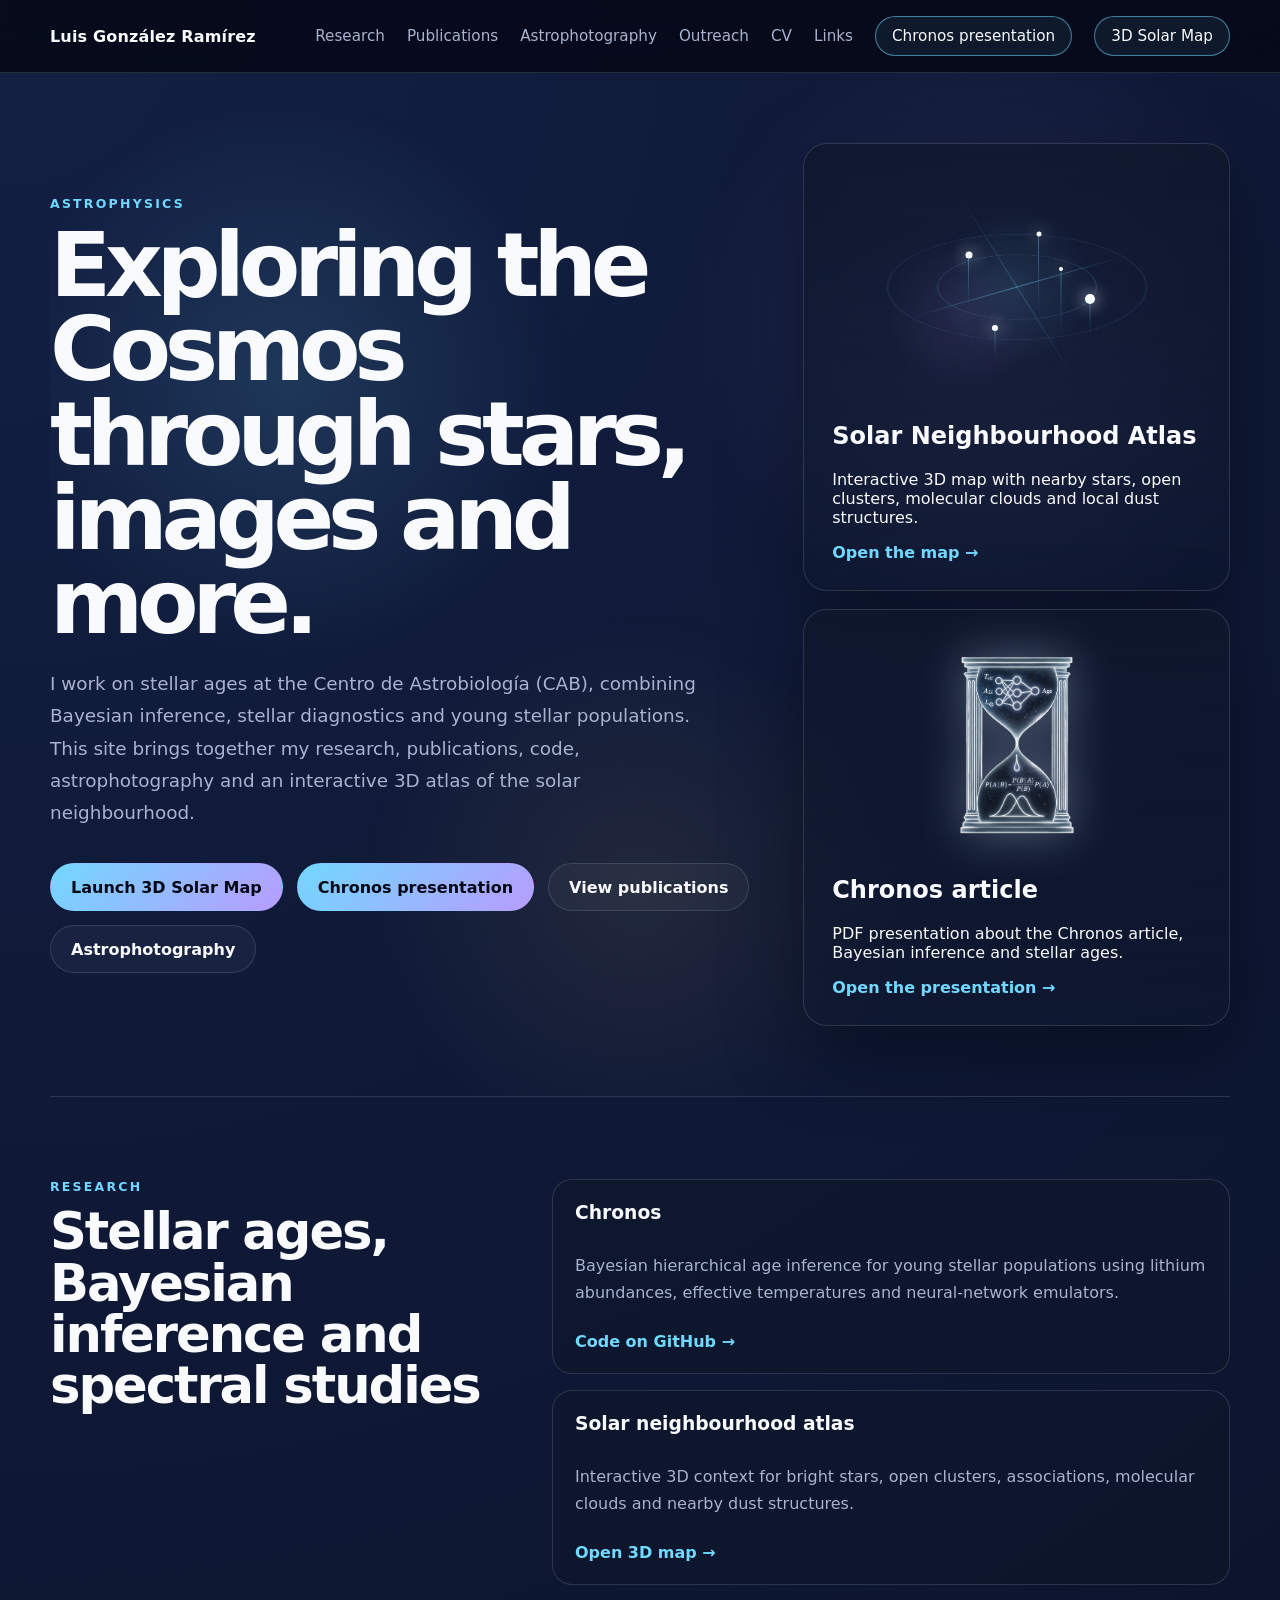
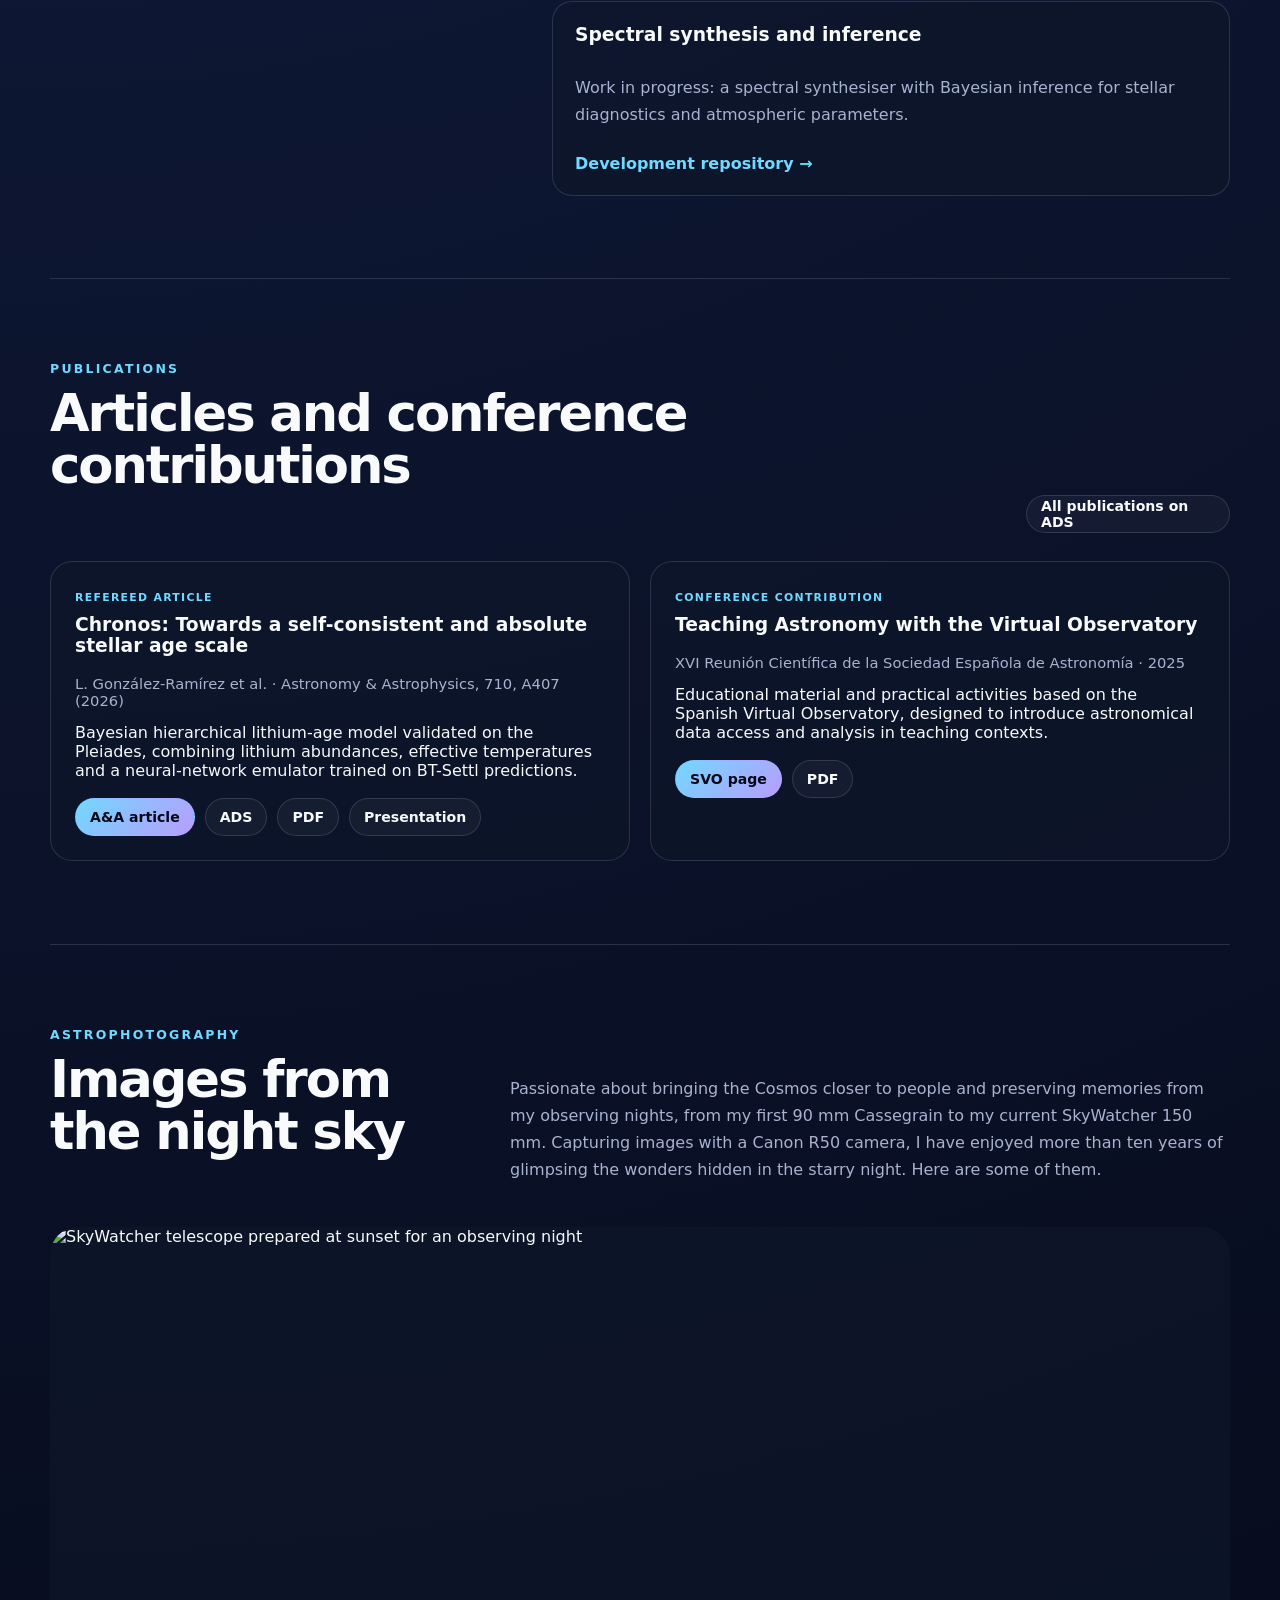
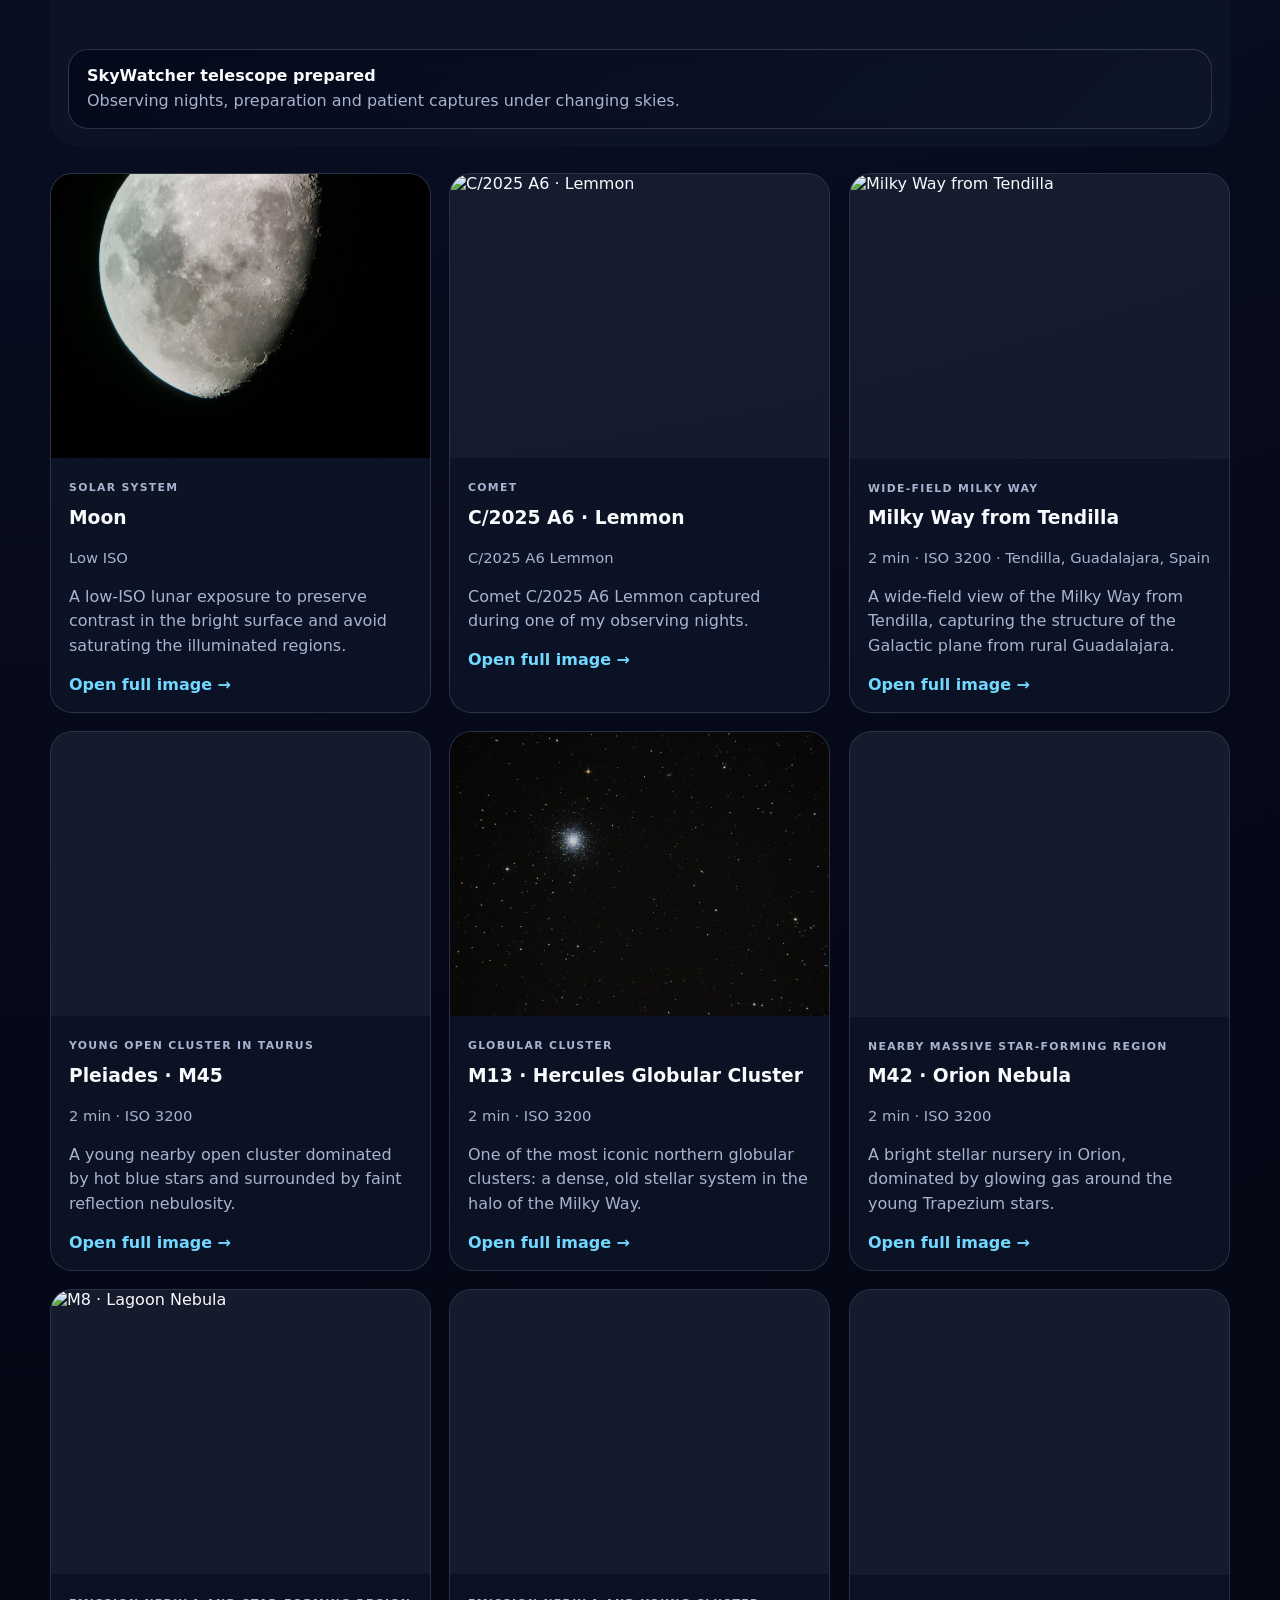
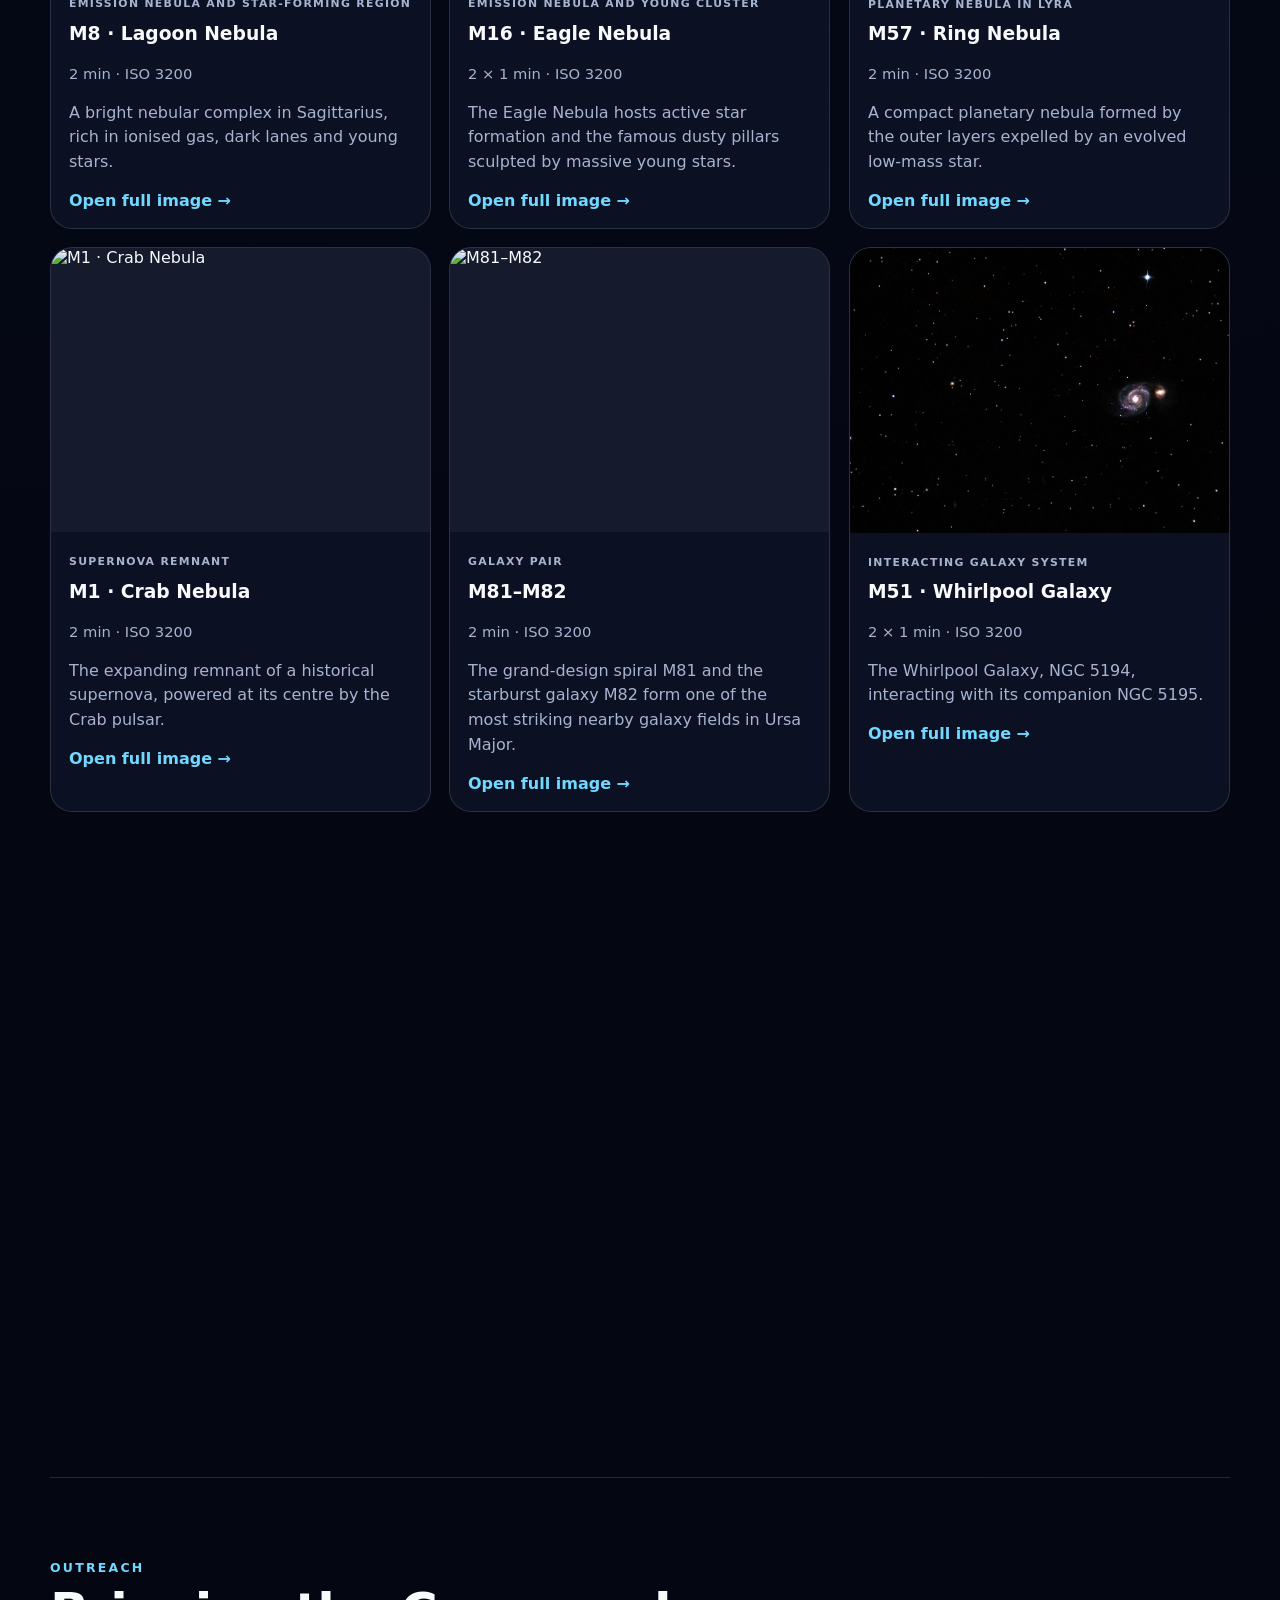
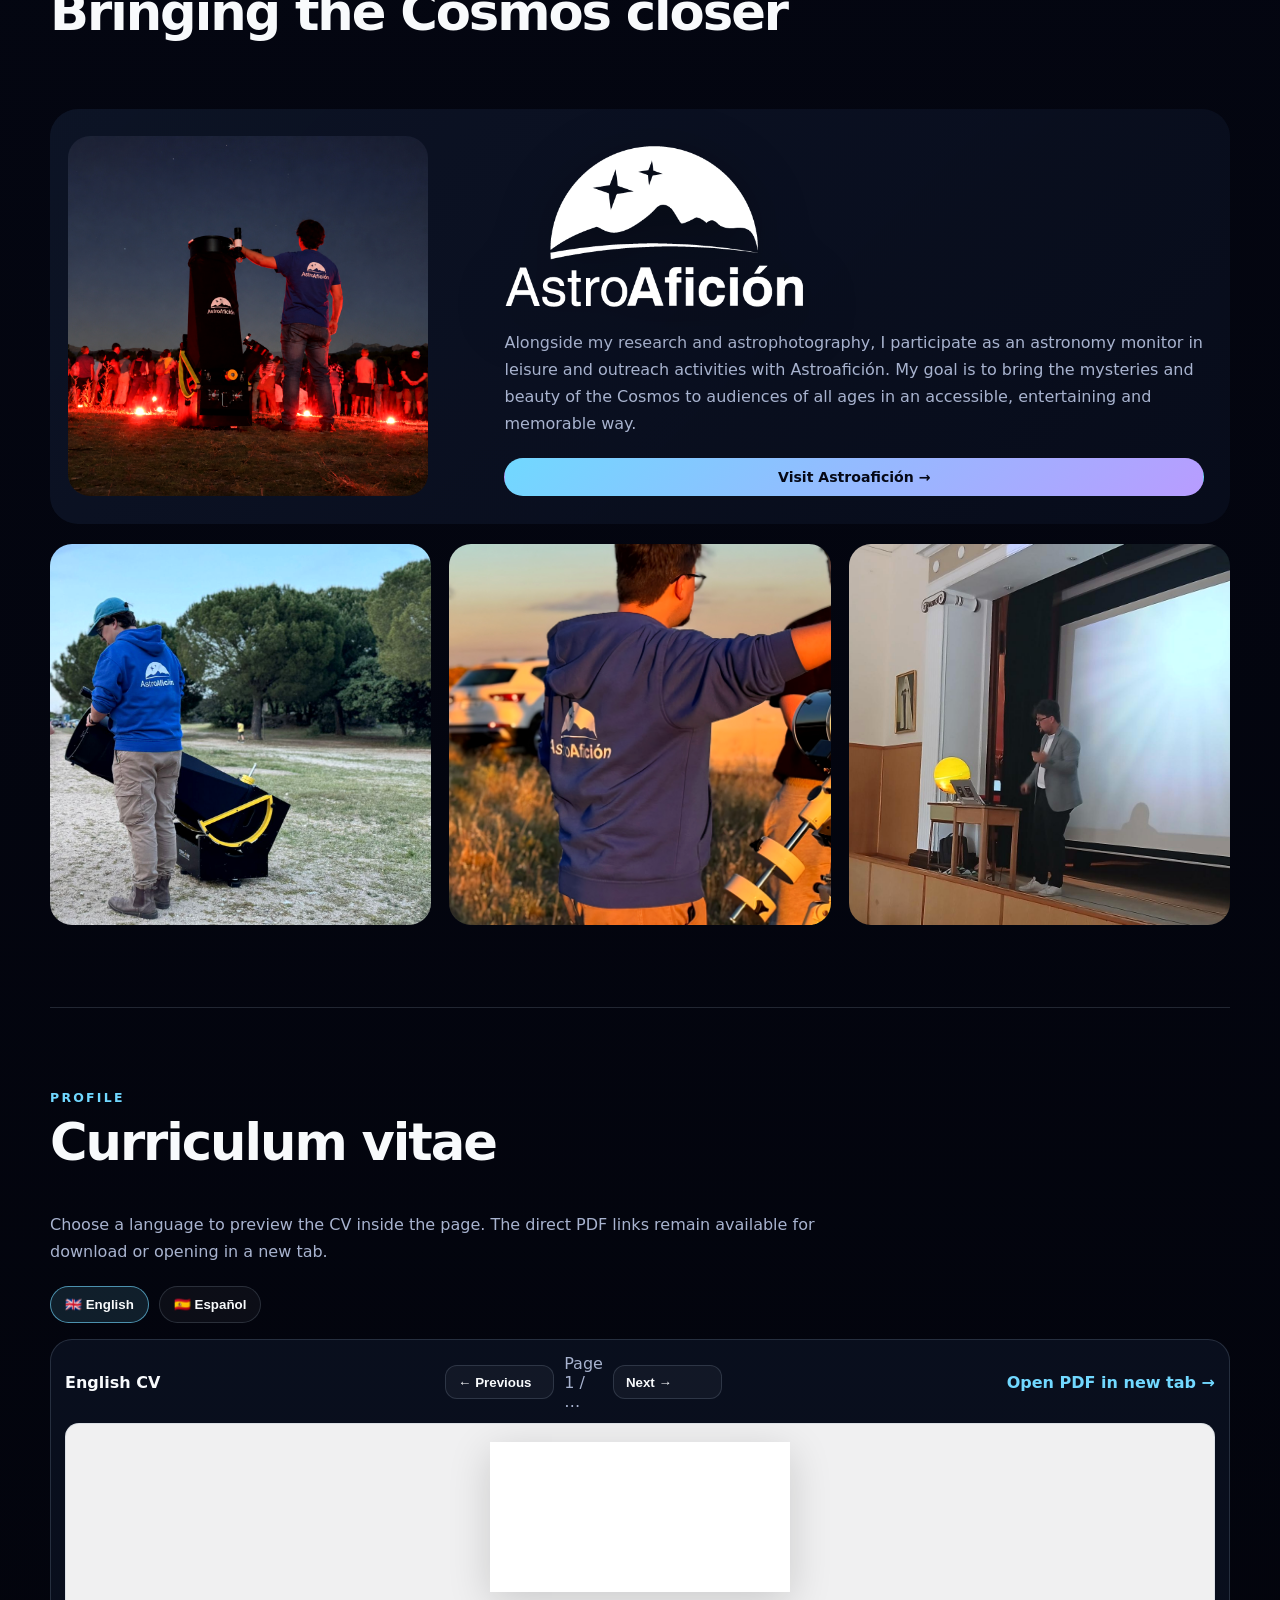
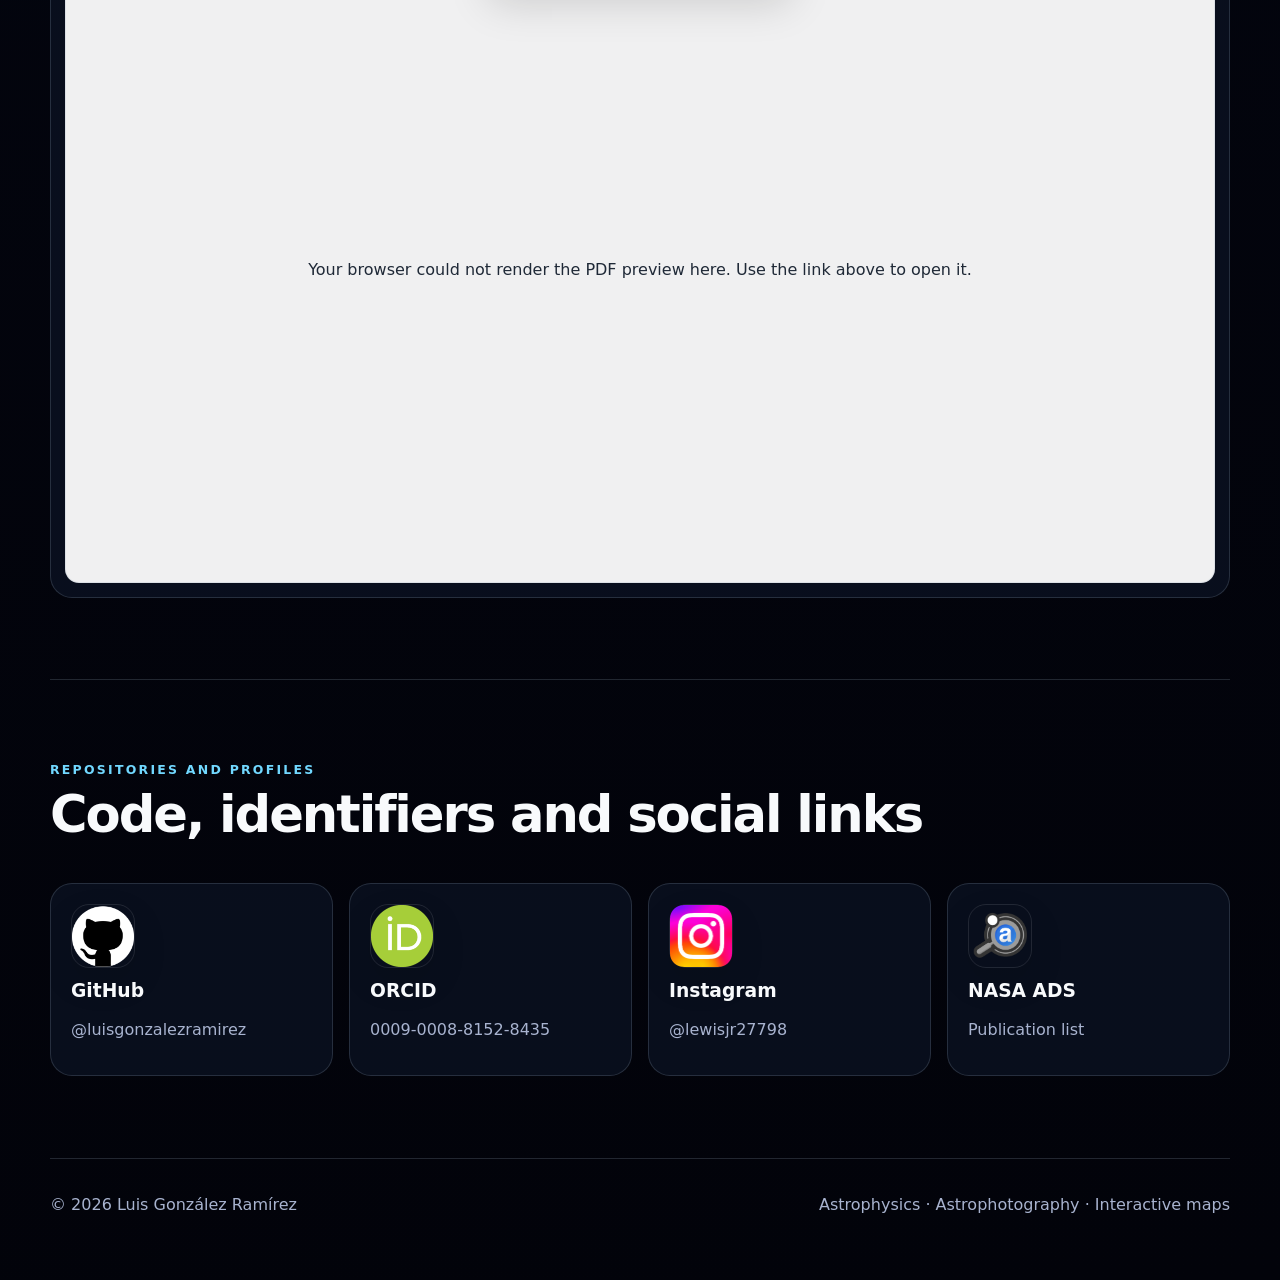
==== index.html @ 29a254ae "Initial website files" ====
<!DOCTYPE html>
<html lang="en">
<head>
  <meta charset="UTF-8" />
  <meta name="viewport" content="width=device-width, initial-scale=1.0" />
  <title>Luis González Ramírez | Astrophysics</title>
  <meta name="description" content="Astrophysics, stellar ages, Bayesian inference, spectral studies, astrophotography and an interactive 3D map of the solar neighbourhood." />
  <link rel="stylesheet" href="assets/css/styles.css" />
</head>
<body class="home-page">
  <header class="site-header">
    <nav class="navbar">
      <a class="brand" href="index.html" aria-label="Home">
        <span>Luis González Ramírez</span>
      </a>
      <button class="nav-toggle" type="button" aria-label="Open menu" aria-expanded="false">☰</button>
      <div class="nav-links">
        <a href="#research">Research</a>
        <a href="#publications">Publications</a>
        <a href="#astrophotography">Astrophotography</a>
        <a href="#outreach">Outreach</a>
        <a href="#cv">CV</a>
        <a href="#links">Links</a>
        <a href="talk_chronos.html" class="nav-cta">Chronos presentation</a>
        <a href="map.html" class="nav-cta">3D Solar Map</a>
      </div>
    </nav>
  </header>

  <main>
    <section class="hero">
      <div class="hero-bg"></div>
      <div class="hero-content">
        <p class="eyebrow">Astrophysics</p>
        <h1>Exploring the Cosmos through stars, images and more.</h1>
        <p class="hero-text">
          I work on stellar ages at the Centro de Astrobiología (CAB), combining Bayesian inference, stellar diagnostics and young stellar populations. This site brings together my research, publications, code, astrophotography and an interactive 3D atlas of the solar neighbourhood.
        </p>
        <div class="hero-actions">
          <a href="map.html" class="button primary">Launch 3D Solar Map</a>
          <a href="talk_chronos.html" class="button primary">Chronos presentation</a>
          <a href="#publications" class="button secondary">View publications</a>
          <a href="#astrophotography" class="button secondary">Astrophotography</a>
        </div>
      </div>
      <aside class="hero-card-stack">
        <article class="hero-card compact-hero-card">
          <div class="stellar-graphic" aria-hidden="true">
            <span class="depth-ring depth-ring-1"></span>
            <span class="depth-ring depth-ring-2"></span>
            <span class="depth-star d1"></span>
            <span class="depth-star d2"></span>
            <span class="depth-star d3"></span>
            <span class="depth-star d4"></span>
            <span class="depth-star d5"></span>
            <span class="depth-axis depth-axis-x"></span>
            <span class="depth-axis depth-axis-y"></span>
          </div>
          <h2>Solar Neighbourhood Atlas</h2>
          <p>Interactive 3D map with nearby stars, open clusters, molecular clouds and local dust structures.</p>
          <a class="text-link" href="map.html">Open the map →</a>
        </article>

        <article class="hero-card compact-hero-card chronos-card">
          <img class="chronos-logo" src="assets/img/logo.png" alt="Chronos logo" loading="lazy" />
          <h2>Chronos article</h2>
          <p>PDF presentation about the Chronos article, Bayesian inference and stellar ages.</p>
          <a class="text-link" href="talk_chronos.html">Open the presentation →</a>
        </article>
      </aside>
    </section>

    <section id="research" class="section grid-section">
      <div>
        <p class="section-kicker">Research</p>
        <h2>Stellar ages, Bayesian inference and spectral studies</h2>
      </div>
      <div class="cards">
        <article class="card linked-card">
          <h3>Chronos</h3>
          <p>Bayesian hierarchical age inference for young stellar populations using lithium abundances, effective temperatures and neural-network emulators.</p>
          <a class="text-link" href="https://github.com/luisgonzalezramirez" target="_blank" rel="noopener">Code on GitHub →</a>
        </article>
        <article class="card linked-card">
          <h3>Solar neighbourhood atlas</h3>
          <p>Interactive 3D context for bright stars, open clusters, associations, molecular clouds and nearby dust structures.</p>
          <a class="text-link" href="map.html">Open 3D map →</a>
        </article>
        <article class="card linked-card">
          <h3>Spectral synthesis and inference</h3>
          <p>Work in progress: a spectral synthesiser with Bayesian inference for stellar diagnostics and atmospheric parameters.</p>
          <a class="text-link" href="https://github.com/luisgonzalezramirez" target="_blank" rel="noopener">Development repository →</a>
        </article>
      </div>
    </section>

    <section id="publications" class="section publications-section">
      <div class="section-heading-row">
        <div>
          <p class="section-kicker">Publications</p>
          <h2>Articles and conference contributions</h2>
        </div>
        <a class="button secondary compact" href="https://ui.adsabs.harvard.edu/search/q=author%3A%22Gonz%C3%A1lez-Ram%C3%ADrez%2C%20L.%22&sort=date%20desc%2C%20bibcode%20desc" target="_blank" rel="noopener">All publications on ADS</a>
      </div>

      <div class="publication-grid">
        <article class="publication-card">
          <p class="badge">Refereed article</p>
          <h3>Chronos: Towards a self-consistent and absolute stellar age scale</h3>
          <p class="publication-meta">L. González-Ramírez et al. · Astronomy &amp; Astrophysics, 710, A407 (2026)</p>
          <p>Bayesian hierarchical lithium-age model validated on the Pleiades, combining lithium abundances, effective temperatures and a neural-network emulator trained on BT-Settl predictions.</p>
          <div class="button-row small-buttons">
            <a class="button primary compact" href="https://www.aanda.org/articles/aa/full_html/2026/06/aa59708-26/aa59708-26.html" target="_blank" rel="noopener">A&amp;A article</a>
            <a class="button secondary compact" href="https://ui.adsabs.harvard.edu/abs/2026A%26A...710A.407G/abstract" target="_blank" rel="noopener">ADS</a>
            <a class="button secondary compact" href="assets/pdf/chronos_aanda_2026.pdf" target="_blank" rel="noopener">PDF</a>
            <a class="button secondary compact" href="talk_chronos.html">Presentation</a>
          </div>
        </article>

        <article class="publication-card">
          <p class="badge">Conference contribution</p>
          <h3>Teaching Astronomy with the Virtual Observatory</h3>
          <p class="publication-meta">XVI Reunión Científica de la Sociedad Española de Astronomía · 2025</p>
          <p>Educational material and practical activities based on the Spanish Virtual Observatory, designed to introduce astronomical data access and analysis in teaching contexts.</p>
          <div class="button-row small-buttons">
            <a class="button primary compact" href="https://svo.cab.inta-csic.es/?page_id=148" target="_blank" rel="noopener">SVO page</a>
            <a class="button secondary compact" href="assets/pdf/SEA_proceedings_2025.pdf" target="_blank" rel="noopener">PDF</a>
          </div>
        </article>
      </div>
    </section>

    <section id="astrophotography" class="section astrophotography-section">
      <div class="section-heading-row">
        <div>
          <p class="section-kicker">Astrophotography</p>
          <h2>Images from the night sky</h2>
        </div>
        <p class="section-note astro-note">Passionate about bringing the Cosmos closer to people and preserving memories from my observing nights, from my first 90 mm Cassegrain to my current SkyWatcher 150 mm. Capturing images with a Canon R50 camera, I have enjoyed more than ten years of glimpsing the wonders hidden in the starry night. Here are some of them.</p>
      </div>
      <figure class="section-visual-card astro-section-visual" aria-label="Astrophotography observing setup">
        <img src="assets/img/astro/tel.jpg" alt="SkyWatcher telescope prepared at sunset for an observing night" />
        <figcaption class="section-visual-caption">
          <strong>SkyWatcher telescope prepared</strong>
          <span>Observing nights, preparation and patient captures under changing skies.</span>
        </figcaption>
      </figure>
      <div class="gallery-grid" id="astro-gallery"></div>
    </section>

    <section id="outreach" class="section outreach-section">
      <div class="section-heading-row">
        <div>
          <p class="section-kicker">Outreach</p>
          <h2>Bringing the Cosmos closer</h2>
        </div>
      </div>
      <article class="outreach-card outreach-feature-card">
        <img class="outreach-feature-photo" src="assets/img/outreach/astro_intro.JPG" alt="Night astronomy outreach activity with Astroafición" />
        <div class="outreach-content">
          <img class="outreach-logo" src="assets/img/outreach/logo_astro.png" alt="Astroafición logo" />
          <p>Alongside my research and astrophotography, I participate as an astronomy monitor in leisure and outreach activities with Astroafición. My goal is to bring the mysteries and beauty of the Cosmos to audiences of all ages in an accessible, entertaining and memorable way.</p>
          <a class="button primary compact" href="https://astroaficion.com/" target="_blank" rel="noopener">Visit Astroafición →</a>
        </div>
      </article>
      <div class="outreach-square-grid" aria-label="Astroafición outreach activities">
        <img class="outreach-square-photo" src="assets/img/outreach/astro_1.jpg" alt="Preparing a Dobsonian telescope during an Astroafición activity" />
        <img class="outreach-square-photo" src="assets/img/outreach/astro_2.jpg" alt="Explaining telescope observations during an Astroafición activity" />
        <img class="outreach-square-photo" src="assets/img/outreach/charla.jpg" alt="Astronomy outreach talk for students" />
      </div>
    </section>

    <section id="cv" class="section cv-section">
      <p class="section-kicker">Profile</p>
      <h2>Curriculum vitae</h2>
      <p class="section-intro">Choose a language to preview the CV inside the page. The direct PDF links remain available for download or opening in a new tab.</p>
      <div class="cv-selector" role="tablist" aria-label="CV language selector">
        <button class="cv-tab active" type="button" data-cv="assets/pdf/CV_Luis_Gonzalez_Ramirez_EN.pdf" data-label="English CV">🇬🇧 English</button>
        <button class="cv-tab" type="button" data-cv="assets/pdf/CV_Luis_Gonzalez_Ramirez_ES.pdf" data-label="Spanish CV">🇪🇸 Español</button>
      </div>
      <div class="cv-viewer-card">
        <div class="cv-viewer-toolbar">
          <strong id="cv-current-label">English CV</strong>
          <div class="cv-controls" aria-label="CV page controls">
            <button class="panel-button compact-control" type="button" id="cv-prev">← Previous</button>
            <span id="cv-page-label">Page 1 / …</span>
            <button class="panel-button compact-control" type="button" id="cv-next">Next →</button>
          </div>
          <a id="cv-open-link" class="text-link" href="assets/pdf/CV_Luis_Gonzalez_Ramirez_EN.pdf" target="_blank" rel="noopener">Open PDF in new tab →</a>
        </div>
        <div class="cv-canvas-shell">
          <canvas id="cv-canvas" aria-label="CV preview"></canvas>
          <p id="cv-fallback" class="cv-fallback" hidden>Your browser could not render the PDF preview here. Use the link above to open it.</p>
        </div>
      </div>
    </section>

    <section id="links" class="section links-section">
      <p class="section-kicker">Repositories and profiles</p>
      <h2>Code, identifiers and social links</h2>
      <div class="link-grid">
        <a class="link-card" href="https://github.com/luisgonzalezramirez" target="_blank" rel="noopener">
          <span class="link-logo image-logo" aria-hidden="true"><img src="assets/img/social/github_logo.png" alt="" /></span>
          <h3>GitHub</h3>
          <p>@luisgonzalezramirez</p>
        </a>
        <a class="link-card" href="https://orcid.org/0009-0008-8152-8435" target="_blank" rel="noopener">
          <span class="link-logo image-logo" aria-hidden="true"><img src="assets/img/social/orcid_logo.png" alt="" /></span>
          <h3>ORCID</h3>
          <p>0009-0008-8152-8435</p>
        </a>
        <a class="link-card" href="https://www.instagram.com/lewisjr27798/" target="_blank" rel="noopener">
          <span class="link-logo image-logo" aria-hidden="true"><img src="assets/img/social/instagram_logo.png" alt="" /></span>
          <h3>Instagram</h3>
          <p>@lewisjr27798</p>
        </a>
        <a class="link-card" href="https://ui.adsabs.harvard.edu/search/fq=%7B!type%3Daqp%20v%3D%24fq_author%7D&fq_author=(((author_facet_hier%3A%221%2FGonzalez-Ramirez%2C%20L%2FGonz%C3%A1lez-Ram%C3%ADrez%2C%20L%22%20OR%20author_facet_hier%3A%221%2FGonzalez-Ramirez%2C%20L%2FGonzalez-Ramirez%2C%20L%22))%20AND%20author_facet_hier%3A%221%2FGonzalez-Ramirez%2C%20L%2FGonz%C3%A1lez-Ram%C3%ADrez%2C%20L%22)&q=author%3A%22Gonz%C3%A1lez-Ram%C3%ADrez%2C%20L.%22&sort=date%20desc%2C%20bibcode%20desc&p_=0" target="_blank" rel="noopener">
          <span class="link-logo image-logo" aria-hidden="true"><img src="assets/img/social/ads_logo.png" alt="" /></span>
          <h3>NASA ADS</h3>
          <p>Publication list</p>
        </a>
      </div>
    </section>
  </main>

  <footer class="site-footer">
    <p>© <span id="year"></span> Luis González Ramírez</p>
    <p>Astrophysics · Astrophotography · Interactive maps</p>
  </footer>

  <script src="https://cdnjs.cloudflare.com/ajax/libs/pdf.js/3.11.174/pdf.min.js"></script>
  <script src="assets/js/gallery.js"></script>
  <script src="assets/js/main.js"></script>
</body>
</html>
---- assets/css/styles.css ----
:root {
  --bg: #050816;
  --bg-soft: #0b1024;
  --panel: rgba(15, 23, 42, 0.72);
  --panel-solid: #111827;
  --text: #f8fafc;
  --muted: #a8b3cf;
  --line: rgba(148, 163, 184, 0.22);
  --accent: #71d8ff;
  --accent-2: #b89cff;
  --gold: #ffd166;
  --radius: 24px;
  font-family: Inter, ui-sans-serif, system-ui, -apple-system, BlinkMacSystemFont, "Segoe UI", sans-serif;
}

* { box-sizing: border-box; }
html { scroll-behavior: smooth; }
body {
  margin: 0;
  background-color: var(--bg);
  background-image: radial-gradient(circle at top left, #132044 0%, var(--bg) 45%, #02030a 100%);
  color: var(--text);
  min-height: 100vh;
}

a { color: inherit; text-decoration: none; }

.site-header {
  position: sticky;
  top: 0;
  z-index: 20;
  background: rgba(5, 8, 22, 0.84);
  backdrop-filter: blur(18px);
  border-bottom: 1px solid var(--line);
}

.site-header.glass { background: rgba(5, 8, 22, 0.58); }

.navbar {
  width: min(1180px, calc(100% - 40px));
  margin: 0 auto;
  height: 72px;
  display: flex;
  align-items: center;
  justify-content: space-between;
  gap: 24px;
}

.brand {
  display: inline-flex;
  align-items: center;
  gap: 10px;
  font-weight: 700;
  letter-spacing: 0.01em;
}

.brand-mark {
  display: grid;
  place-items: center;
  width: 34px;
  height: 34px;
  border-radius: 50%;
  background: linear-gradient(135deg, var(--accent), var(--accent-2));
  color: #050816;
}

.nav-links {
  display: flex;
  align-items: center;
  gap: 22px;
  color: var(--muted);
  font-size: 0.95rem;
}

.nav-links a:hover { color: var(--text); }

.nav-cta {
  color: var(--text) !important;
  padding: 10px 14px;
  border: 1px solid rgba(113, 216, 255, 0.4);
  border-radius: 999px;
  background: rgba(113, 216, 255, 0.08);
}


/* Navigation toggle ------------------------------------------------------- */
.nav-toggle {
  display: none;
  width: 42px;
  height: 42px;
  border: 1px solid var(--line);
  border-radius: 12px;
  background: rgba(255,255,255,0.04);
  color: var(--text);
  font-size: 1.25rem;
  cursor: pointer;
}

.nav-toggle:hover { border-color: rgba(113,216,255,0.55); }


.hero {
  position: relative;
  width: min(1180px, calc(100% - 40px));
  margin: 0 auto;
  min-height: calc(100vh - 72px);
  display: grid;
  grid-template-columns: 1.25fr 0.75fr;
  align-items: center;
  gap: 42px;
  padding: 70px 0;
}

.hero-bg {
  position: absolute;
  inset: 0;
  pointer-events: none;
  background-image:
    radial-gradient(circle at 20% 30%, rgba(113, 216, 255, 0.14), transparent 24%),
    radial-gradient(circle at 80% 25%, rgba(184, 156, 255, 0.12), transparent 26%),
    radial-gradient(circle at 50% 80%, rgba(255, 209, 102, 0.08), transparent 28%);
}

.hero-content, .hero-card, .hero-card-stack { position: relative; }

.hero-card-stack {
  display: grid;
  gap: 18px;
}

.compact-hero-card { padding: 24px; }

.chronos-card {
  display: grid;
  grid-template-columns: 104px 1fr;
  gap: 14px 18px;
  align-items: center;
}

.chronos-card h2,
.chronos-card p,
.chronos-card a { grid-column: 2; }

.chronos-logo {
  grid-row: 1 / span 3;
  width: 104px;
  height: 136px;
  object-fit: contain;
  filter: drop-shadow(0 0 18px rgba(210,235,255,0.28));
}


.eyebrow, .section-kicker {
  color: var(--accent);
  text-transform: uppercase;
  font-size: 0.78rem;
  letter-spacing: 0.18em;
  font-weight: 700;
}

h1, h2, h3, p { margin-top: 0; }

.hero h1 {
  font-size: clamp(2.8rem, 7vw, 6.5rem);
  line-height: 0.94;
  letter-spacing: -0.07em;
  max-width: 900px;
  margin-bottom: 24px;
}

.hero-text {
  color: var(--muted);
  font-size: 1.15rem;
  line-height: 1.75;
  max-width: 650px;
}

.hero-actions {
  margin-top: 34px;
  display: flex;
  gap: 14px;
  flex-wrap: wrap;
}

.button {
  display: inline-flex;
  align-items: center;
  justify-content: center;
  min-height: 48px;
  padding: 0 20px;
  border-radius: 999px;
  font-weight: 700;
  border: 1px solid transparent;
}

.button.primary {
  background: linear-gradient(135deg, var(--accent), var(--accent-2));
  color: #050816;
}

.button.secondary {
  border-color: var(--line);
  color: var(--text);
  background: rgba(255,255,255,0.04);
}

.hero-card {
  border: 1px solid var(--line);
  border-radius: var(--radius);
  background: linear-gradient(180deg, rgba(15, 23, 42, 0.72), rgba(15, 23, 42, 0.36));
  padding: 28px;
  box-shadow: 0 24px 80px rgba(0,0,0,0.35);
}

.orbit-graphic {
  position: relative;
  height: 280px;
  margin-bottom: 24px;
  border-radius: 20px;
  overflow: hidden;
  background: radial-gradient(circle, rgba(113,216,255,0.08), rgba(255,255,255,0.02) 42%, transparent 70%);
}

.sun, .orbit, .star { position: absolute; }
.sun {
  left: 50%; top: 50%;
  width: 18px; height: 18px;
  transform: translate(-50%, -50%);
  border-radius: 50%;
  background: var(--gold);
  box-shadow: 0 0 30px var(--gold);
}

.orbit {
  left: 50%; top: 50%;
  border: 1px solid rgba(113,216,255,0.26);
  border-radius: 50%;
  transform: translate(-50%, -50%) rotateX(64deg) rotateZ(-18deg);
}
.orbit-1 { width: 110px; height: 110px; }
.orbit-2 { width: 180px; height: 180px; }
.orbit-3 { width: 250px; height: 250px; }
.star { width: 5px; height: 5px; border-radius: 50%; background: white; box-shadow: 0 0 12px white; }
.s1 { left: 28%; top: 42%; }
.s2 { left: 70%; top: 30%; }
.s3 { left: 62%; top: 70%; }


.stellar-graphic {
  position: relative;
  height: 230px;
  margin-bottom: 20px;
  border-radius: 20px;
  overflow: hidden;
  background:
    radial-gradient(circle at 50% 50%, rgba(113,216,255,0.11), transparent 36%),
    radial-gradient(circle at 35% 62%, rgba(184,156,255,0.09), transparent 28%);
}

.depth-ring,
.depth-star,
.depth-axis { position: absolute; }

.depth-ring {
  left: 50%;
  top: 50%;
  border: 1px solid rgba(113,216,255,0.20);
  border-radius: 50%;
  transform: translate(-50%, -50%) rotateX(66deg) rotateZ(-28deg);
}

.depth-ring-1 { width: 160px; height: 160px; }
.depth-ring-2 { width: 260px; height: 260px; opacity: 0.65; }

.depth-axis {
  left: 50%;
  top: 50%;
  width: 220px;
  height: 1px;
  background: linear-gradient(90deg, transparent, rgba(113,216,255,0.42), transparent);
  transform-origin: center;
}

.depth-axis-x { transform: translate(-50%, -50%) rotate(-16deg); }
.depth-axis-y { transform: translate(-50%, -50%) rotate(58deg); opacity: 0.6; }

.depth-star {
  width: var(--size, 8px);
  height: var(--size, 8px);
  border-radius: 50%;
  background: white;
  box-shadow: 0 0 16px white, 0 0 28px rgba(113,216,255,0.38);
  transform: translate(-50%, -50%);
}

.depth-star::after {
  content: "";
  position: absolute;
  left: 50%; top: 50%;
  width: 1px;
  height: var(--drop, 46px);
  background: linear-gradient(rgba(113,216,255,0.4), transparent);
  transform: translateX(-50%);
}

.d1 { left: 37%; top: 36%; --size: 7px; --drop: 52px; }
.d2 { left: 56%; top: 27%; --size: 5px; --drop: 78px; }
.d3 { left: 70%; top: 55%; --size: 10px; --drop: 38px; }
.d4 { left: 44%; top: 68%; --size: 6px; --drop: 30px; }
.d5 { left: 62%; top: 42%; --size: 4px; --drop: 64px; }


.logo-strip {
  width: min(1180px, calc(100% - 40px));
  margin: 0 auto 70px;
  display: grid;
  grid-template-columns: repeat(4, 1fr);
  gap: 14px;
}

.logo-placeholder {
  min-height: 86px;
  border: 1px dashed rgba(168,179,207,0.38);
  border-radius: 18px;
  display: grid;
  place-items: center;
  color: var(--muted);
  background: rgba(255,255,255,0.03);
  font-weight: 700;
}

.section {
  width: min(1180px, calc(100% - 40px));
  margin: 0 auto;
  padding: 82px 0;
  border-top: 1px solid var(--line);
}

.grid-section {
  display: grid;
  grid-template-columns: 0.8fr 1.2fr;
  gap: 50px;
}

.section h2 {
  font-size: clamp(2rem, 4vw, 3.4rem);
  line-height: 1;
  letter-spacing: -0.04em;
}

.cards {
  display: grid;
  gap: 16px;
}

.card, .cv-item, .object-card {
  border: 1px solid var(--line);
  border-radius: 20px;
  background: rgba(15, 23, 42, 0.58);
  padding: 22px;
}

.card p, .split-section p, .map-intro p { color: var(--muted); line-height: 1.7; }

.split-section {
  display: grid;
  grid-template-columns: 1fr 1fr;
  align-items: center;
  gap: 46px;
}

.image-placeholder {
  min-height: 380px;
  border: 1px solid var(--line);
  border-radius: var(--radius);
  display: grid;
  place-items: center;
  background:
    linear-gradient(135deg, rgba(113,216,255,0.08), rgba(184,156,255,0.08)),
    radial-gradient(circle at center, rgba(255,255,255,0.08), transparent 45%);
  color: var(--muted);
}

.text-link { color: var(--accent); font-weight: 700; }

.cv-grid {
  display: grid;
  grid-template-columns: repeat(4, 1fr);
  gap: 14px;
  margin-top: 28px;
}

.cv-item { text-align: center; color: var(--text); font-weight: 700; }
.cv-item:hover { border-color: rgba(113,216,255,0.55); }

.site-footer {
  width: min(1180px, calc(100% - 40px));
  margin: 0 auto;
  padding: 36px 0 50px;
  color: var(--muted);
  border-top: 1px solid var(--line);
  display: flex;
  justify-content: space-between;
  gap: 20px;
}

.map-shell {
  width: min(1320px, calc(100% - 40px));
  margin: 0 auto;
  padding: 48px 0 70px;
}

.map-intro {
  max-width: 820px;
  margin-bottom: 28px;
}
.map-intro h1 {
  font-size: clamp(2.4rem, 5vw, 5rem);
  letter-spacing: -0.06em;
  line-height: 0.95;
  margin-bottom: 18px;
}

.map-layout {
  display: grid;
  grid-template-columns: 310px 1fr;
  gap: 18px;
  min-height: 680px;
}

.map-panel {
  border: 1px solid var(--line);
  border-radius: var(--radius);
  background: var(--panel);
  padding: 22px;
  align-self: stretch;
}
.map-panel h2 { font-size: 1rem; margin: 18px 0 12px; }
.map-panel h2:first-child { margin-top: 0; }
.map-panel label {
  display: block;
  color: var(--muted);
  margin: 12px 0;
}
.object-card {
  display: grid;
  gap: 8px;
  color: var(--muted);
}
.object-card strong { color: var(--text); }

.map-stage {
  position: relative;
  overflow: hidden;
  border: 1px solid var(--line);
  border-radius: var(--radius);
  background:
    radial-gradient(circle at center, rgba(113,216,255,0.13), transparent 28%),
    radial-gradient(circle at 20% 20%, rgba(184,156,255,0.1), transparent 20%),
    #02030a;
  min-height: 680px;
  perspective: 900px;
}

.sphere {
  position: absolute;
  left: 50%; top: 50%;
  border: 1px solid rgba(113,216,255,0.22);
  border-radius: 50%;
  transform: translate(-50%, -50%) rotateX(62deg) rotateZ(-22deg);
}
.sphere-1 { width: 220px; height: 220px; }
.sphere-2 { width: 380px; height: 380px; }
.sphere-3 { width: 560px; height: 560px; }

.map-sun {
  position: absolute;
  left: 50%; top: 50%;
  width: 20px; height: 20px;
  transform: translate(-50%, -50%);
  border-radius: 50%;
  background: var(--gold);
  box-shadow: 0 0 36px var(--gold);
}

.map-star {
  position: absolute;
  left: var(--x);
  top: var(--y);
  width: var(--s);
  height: var(--s);
  border-radius: 50%;
  background: white;
  box-shadow: 0 0 16px white;
}
.map-star.cluster {
  background: var(--accent-2);
  box-shadow: 0 0 22px var(--accent-2);
}
.map-star span {
  position: absolute;
  left: 12px;
  top: -8px;
  color: var(--text);
  font-size: 0.78rem;
  white-space: nowrap;
}

.axis {
  position: absolute;
  color: rgba(248,250,252,0.55);
  font-weight: 700;
  letter-spacing: 0.1em;
}
.axis-x { right: 36px; top: 50%; }
.axis-y { left: 50%; top: 30px; }
.axis-z { left: 32px; bottom: 32px; }
.map-note {
  position: absolute;
  right: 24px;
  bottom: 24px;
  color: var(--muted);
  border: 1px solid var(--line);
  background: rgba(5,8,22,0.72);
  border-radius: 999px;
  padding: 10px 14px;
  font-size: 0.85rem;
}

@media (max-width: 900px) {
  .nav-toggle { display: inline-grid; place-items: center; }
  .nav-links {
    position: absolute;
    left: 20px;
    right: 20px;
    top: 72px;
    display: none;
    flex-direction: column;
    align-items: stretch;
    gap: 8px;
    padding: 14px;
    border: 1px solid var(--line);
    border-radius: 18px;
    background: rgba(5, 8, 22, 0.96);
    box-shadow: 0 20px 70px rgba(0,0,0,0.45);
  }
  .navbar.nav-open .nav-links { display: flex; }
  .nav-links a { padding: 10px 12px; }
  .hero, .grid-section, .split-section, .map-layout { grid-template-columns: 1fr; }
  .hero { min-height: auto; }
  .logo-strip, .cv-grid { grid-template-columns: repeat(2, 1fr); }
  .site-footer { flex-direction: column; }
  .chronos-card { grid-template-columns: 86px 1fr; }
  .chronos-logo { width: 86px; height: 112px; }
}


@media (max-width: 560px) {
  .logo-strip, .cv-grid { grid-template-columns: 1fr; }
  .hero h1 { font-size: 2.7rem; }
  .map-stage { min-height: 520px; }
}

/* Interactive Three.js map ------------------------------------------------ */
.map-stage.interactive {
  min-height: 720px;
  perspective: none;
}

#solar-map {
  position: absolute;
  inset: 0;
}

#solar-map canvas {
  display: block;
  width: 100%;
  height: 100%;
}

#label-layer {
  position: absolute;
  inset: 0;
  overflow: hidden;
  pointer-events: none;
  z-index: 4;
}

.map-label {
  position: absolute;
  left: 0;
  top: 0;
  pointer-events: auto;
  cursor: pointer;
  user-select: none;
  padding: 2px 4px;
  border-radius: 999px;
  transform: translate(-50%, -50%) translate(-9999px, -9999px);
  color: rgba(248, 250, 252, 0.92);
  font-size: 0.61rem;
  line-height: 1;
  white-space: nowrap;
  text-shadow: 0 0 12px rgba(0,0,0,0.95), 0 0 2px rgba(0,0,0,0.85);
  background: rgba(5, 8, 22, 0.25);
  border: 1px solid rgba(255,255,255,0.08);
  transition: background 120ms ease, border-color 120ms ease, transform 80ms linear;
}

.map-label:hover {
  background: rgba(113, 216, 255, 0.13);
  border-color: rgba(113, 216, 255, 0.38);
}

.map-label.major {
  color: #ffd166;
  font-weight: 800;
  background: rgba(255, 209, 102, 0.08);
  border-color: rgba(255, 209, 102, 0.24);
}

.map-label.cluster {
  color: #f9c74f;
  font-size: 0.68rem;
  font-weight: 800;
  letter-spacing: 0.02em;
  background: rgba(249, 199, 79, 0.08);
  border-color: rgba(249, 199, 79, 0.22);
}

.map-label.association,
.map-label.region {
  color: #b89cff;
}

.map-label.reference,
.map-label.axis {
  color: rgba(113,216,255,0.74);
  background: transparent;
  border: none;
  font-weight: 800;
  letter-spacing: 0.08em;
}

.map-loader {
  position: absolute;
  left: 50%;
  top: 50%;
  transform: translate(-50%, -50%);
  z-index: 5;
  color: var(--muted);
  padding: 12px 16px;
  border: 1px solid var(--line);
  border-radius: 999px;
  background: rgba(5,8,22,0.78);
}

.map-stage.is-hovering-object {
  cursor: pointer;
}

.panel-button {
  width: 100%;
  display: block;
  margin: 8px 0;
  padding: 10px 12px;
  border-radius: 12px;
  border: 1px solid var(--line);
  background: rgba(255,255,255,0.04);
  color: var(--text);
  font-weight: 700;
  text-align: left;
  cursor: pointer;
}

.panel-button:hover {
  border-color: rgba(113,216,255,0.55);
  background: rgba(113,216,255,0.08);
}

/* v0.2 map refinements ---------------------------------------------------- */
.map-stage.interactive {
  min-height: 760px;
  background:
    radial-gradient(circle at center, rgba(113,216,255,0.09), transparent 30%),
    radial-gradient(circle at 20% 20%, rgba(184,156,255,0.075), transparent 22%),
    #02030a;
}

#solar-map canvas {
  outline: none;
}

.primary-panel {
  border-color: rgba(113,216,255,0.55);
  background: rgba(113,216,255,0.12);
}

.map-layout:fullscreen {
  width: 100vw;
  height: 100vh;
  padding: 14px;
  background: radial-gradient(circle at top left, #132044 0%, var(--bg) 48%, #02030a 100%);
  display: grid;
  grid-template-columns: 320px 1fr;
  gap: 16px;
  min-height: 0;
}

.map-layout:fullscreen .map-panel {
  min-height: 0;
  overflow: auto;
  border-radius: 20px;
}

.map-layout:fullscreen .map-stage {
  min-height: 0;
  height: calc(100vh - 28px);
  border-radius: 20px;
}

.map-layout:-webkit-full-screen {
  width: 100vw;
  height: 100vh;
  padding: 14px;
  background: radial-gradient(circle at top left, #132044 0%, var(--bg) 48%, #02030a 100%);
  display: grid;
  grid-template-columns: 320px 1fr;
  gap: 16px;
  min-height: 0;
}

.map-layout:-webkit-full-screen .map-panel {
  min-height: 0;
  overflow: auto;
  border-radius: 20px;
}

.map-layout:-webkit-full-screen .map-stage {
  min-height: 0;
  height: calc(100vh - 28px);
  border-radius: 20px;
}

@media (max-width: 900px) {
  .map-layout:fullscreen,
  .map-layout:-webkit-full-screen {
    grid-template-columns: 1fr;
    grid-template-rows: auto 1fr;
    overflow: auto;
  }

  .map-layout:fullscreen .map-stage,
  .map-layout:-webkit-full-screen .map-stage {
    height: 70vh;
  }
}

/* v0.8 cluster model refinements ------------------------------------------ */
.map-label.cluster-member {
  color: #dff7ff;
  background: rgba(76, 201, 240, 0.08);
  border-color: rgba(113, 216, 255, 0.18);
  font-size: 0.56rem;
}

.object-description {
  margin-top: 4px;
  padding-top: 8px;
  border-top: 1px solid var(--line);
  line-height: 1.45;
}


/* v0.17 constellation-star layer ------------------------------------------ */
.map-label.constellation-star {
  color: #e8f7ff;
  background: rgba(174, 216, 255, 0.055);
  border-color: rgba(174, 216, 255, 0.16);
  font-size: 0.54rem;
}

/* Personal website content update ------------------------------------------ */
.section-heading-row {
  display: flex;
  align-items: flex-end;
  justify-content: space-between;
  gap: 24px;
  margin-bottom: 28px;
}
.section-note,
.section-intro { color: var(--muted); line-height: 1.7; max-width: 780px; }
.compact { min-height: 38px; padding: 0 14px; font-size: 0.88rem; }
.linked-card { display: grid; gap: 10px; }
.button-row { display: flex; flex-wrap: wrap; gap: 10px; margin-top: 18px; }
.publication-grid {
  display: grid;
  grid-template-columns: repeat(2, minmax(0, 1fr));
  gap: 20px;
}
.publication-card,
.gallery-card,
.cv-viewer-card,
.link-card {
  border: 1px solid var(--line);
  border-radius: 22px;
  background: rgba(15, 23, 42, 0.58);
  overflow: hidden;
}
.publication-card { padding: 24px; }
.badge {
  display: inline-flex;
  color: var(--accent);
  text-transform: uppercase;
  letter-spacing: 0.12em;
  font-size: 0.68rem;
  font-weight: 800;
  margin-bottom: 10px;
}
.publication-meta,
.capture { color: var(--muted); font-size: 0.92rem; }
.gallery-grid {
  display: grid;
  grid-template-columns: repeat(3, minmax(0, 1fr));
  gap: 18px;
}
.gallery-card { background: rgba(15, 23, 42, 0.72); }
.gallery-image-link {
  display: block;
  aspect-ratio: 4 / 3;
  overflow: hidden;
  background: rgba(255,255,255,0.04);
}
.gallery-image-link img {
  width: 100%;
  height: 100%;
  object-fit: cover;
  display: block;
  transition: transform 200ms ease, filter 200ms ease;
}
.gallery-image-link:hover img { transform: scale(1.035); filter: brightness(1.08); }
.gallery-card-body { padding: 18px; }
.gallery-card-body p { color: var(--muted); line-height: 1.55; }
.cv-selector { display: flex; gap: 10px; margin: 20px 0 16px; }
.cv-tab {
  border: 1px solid var(--line);
  background: rgba(255,255,255,0.04);
  color: var(--text);
  padding: 10px 14px;
  border-radius: 999px;
  font-weight: 800;
  cursor: pointer;
}
.cv-tab.active { border-color: rgba(113,216,255,0.62); background: rgba(113,216,255,0.12); }
.cv-viewer-card { padding: 14px; }
.cv-viewer-toolbar {
  display: flex;
  align-items: center;
  justify-content: space-between;
  gap: 14px;
  margin-bottom: 12px;
}
#cv-object {
  width: 100%;
  height: min(1080px, 88vh);
  min-height: 860px;
  border: 1px solid var(--line);
  border-radius: 14px;
  background: white;
}
.link-grid {
  display: grid;
  grid-template-columns: repeat(4, minmax(0, 1fr));
  gap: 16px;
}
.link-card { padding: 20px; }
.link-card p { color: var(--muted); }
.link-icon { color: var(--accent); font-weight: 900; }
.qr-card, .qr-inline { display: none !important; }

@media (max-width: 980px) {
  .publication-grid, .gallery-grid { grid-template-columns: 1fr; }
  .section-heading-row { align-items: flex-start; flex-direction: column; }
  .link-grid { grid-template-columns: repeat(2, minmax(0, 1fr)); }
}
@media (max-width: 560px) {
  .link-grid { grid-template-columns: 1fr; }
  #cv-object { min-height: 560px; height: 72vh; }
}

.map-loader.error {
  color: #ffd6d6;
  border-color: rgba(255, 120, 120, 0.45);
  background: rgba(80, 10, 18, 0.72);
}


/* Chronos presentation page ---------------------------------------------- */
.talk-shell {
  width: min(1180px, calc(100% - 40px));
  margin: 0 auto;
  padding: 58px 0 70px;
}

.talk-intro {
  display: grid;
  grid-template-columns: 180px 1fr;
  align-items: center;
  gap: 30px;
  margin-bottom: 28px;
}

.talk-logo {
  width: 180px;
  max-height: 240px;
  object-fit: contain;
  filter: drop-shadow(0 0 26px rgba(210,235,255,0.30));
}

.talk-intro h1 {
  font-size: clamp(2.6rem, 6vw, 5.4rem);
  line-height: 0.95;
  letter-spacing: -0.06em;
  margin-bottom: 18px;
}

.talk-intro p { color: var(--muted); line-height: 1.7; max-width: 760px; }
.talk-actions { margin-top: 24px; }

.talk-viewer-card {
  border: 1px solid var(--line);
  border-radius: 22px;
  background: rgba(15, 23, 42, 0.58);
  padding: 14px;
}

.talk-viewer-card object {
  width: 100%;
  height: min(1080px, 86vh);
  min-height: 760px;
  border: 1px solid var(--line);
  border-radius: 14px;
  background: white;
}

@media (max-width: 720px) {
  .talk-intro { grid-template-columns: 1fr; }
  .talk-logo { width: 130px; }
  .talk-viewer-card object { min-height: 560px; height: 72vh; }
}

/* v3 refinements ---------------------------------------------------------- */
.nav-links .nav-cta {
  color: var(--text) !important;
  padding: 10px 16px;
  border: 1px solid rgba(113, 216, 255, 0.52);
  border-radius: 999px;
  background: rgba(113, 216, 255, 0.08);
  box-shadow: inset 0 0 0 1px rgba(255,255,255,0.02);
}
.nav-links .nav-cta:hover {
  background: rgba(113, 216, 255, 0.16);
  border-color: rgba(113, 216, 255, 0.72);
}
.hero-actions .button.primary {
  min-width: 200px;
}
.hero-card-stack .chronos-card {
  display: block;
  text-align: left;
}
.hero-card-stack .chronos-logo {
  display: block;
  width: min(220px, 78%);
  height: auto;
  max-height: 220px;
  object-fit: contain;
  margin: 0 auto 18px;
  filter: drop-shadow(0 0 24px rgba(210,235,255,0.34));
}
.astro-note {
  max-width: 720px;
}
.gallery-image-link { cursor: zoom-in; }
.image-modal {
  position: fixed;
  inset: 0;
  z-index: 80;
  display: none;
  align-items: center;
  justify-content: center;
  padding: 28px;
  background: rgba(2, 4, 12, 0.82);
  backdrop-filter: blur(14px);
}
.image-modal.open { display: flex; }
.image-modal-card {
  width: min(1180px, 96vw);
  max-height: 92vh;
  display: grid;
  grid-template-rows: auto minmax(0, 1fr) auto;
  gap: 12px;
  border: 1px solid var(--line);
  border-radius: 24px;
  background: rgba(8, 13, 30, 0.94);
  box-shadow: 0 30px 120px rgba(0,0,0,0.55);
  padding: 16px;
}
.image-modal-header,
.image-modal-footer {
  display: flex;
  align-items: center;
  justify-content: space-between;
  gap: 12px;
}
.image-modal-title { margin: 0; font-size: 1.05rem; }
.image-modal-close {
  border: 1px solid var(--line);
  background: rgba(255,255,255,0.06);
  color: var(--text);
  border-radius: 999px;
  width: 38px;
  height: 38px;
  cursor: pointer;
}
.image-modal img {
  max-width: 100%;
  max-height: 72vh;
  object-fit: contain;
  justify-self: center;
  border-radius: 16px;
  background: #02040c;
}
.cv-controls {
  display: inline-flex;
  align-items: center;
  gap: 10px;
  color: var(--muted);
}
.compact-control {
  min-height: 34px;
  padding: 0 12px;
}
.cv-canvas-shell {
  min-height: 760px;
  display: grid;
  place-items: start center;
  overflow: auto;
  border: 1px solid var(--line);
  border-radius: 14px;
  background: rgba(255,255,255,0.94);
  padding: 18px;
}
#cv-canvas {
  max-width: 100%;
  height: auto;
  box-shadow: 0 10px 40px rgba(0,0,0,0.16);
  background: white;
}
.cv-fallback { color: #1f2937; }
 .link-logo {
  width: 44px;
  height: 44px;
  display: inline-grid;
  place-items: center;
  margin-bottom: 12px;
  border-radius: 14px;
  color: #050816;
  font-weight: 900;
  background: rgba(255,255,255,0.08);
  border: 1px solid rgba(255,255,255,0.18);
  box-shadow: 0 0 22px rgba(113,216,255,0.14);
}
.link-logo svg {
  width: 25px;
  height: 25px;
  fill: currentColor;
}
.github-logo {
  background: #f8fafc;
  color: #0b1020;
}
.orcid-logo {
  background: #a6ce39;
  color: white;
  font-family: Arial, sans-serif;
  font-size: 1.1rem;
}
.instagram-logo {
  background: radial-gradient(circle at 30% 107%, #fdf497 0 17%, #fd5949 45%, #d6249f 62%, #285AEB 90%);
  color: white;
}
.instagram-logo svg rect,
.instagram-logo svg circle {
  fill: none;
  stroke: currentColor;
  stroke-width: 1.8;
}
.ads-logo {
  width: 58px;
  background: linear-gradient(135deg, #153c89, #79d6ff);
  color: white;
  border-radius: 12px;
  font-size: 0.78rem;
  letter-spacing: 0.05em;
}
.reveal-on-scroll {
  opacity: 1;
  transform: translateY(0);
  will-change: opacity, transform;
  transition: opacity 180ms linear, transform 180ms linear;
}
@media (prefers-reduced-motion: reduce) {
  .reveal-on-scroll { opacity: 1 !important; transform: none !important; transition: none; }
}
.talk-viewer-card iframe#legacy-viewer {
  width: 100%;
  height: min(1080px, 86vh);
  min-height: 760px;
  border: 1px solid var(--line);
  border-radius: 14px;
  background: white;
}
.pdf-note { color: var(--muted); line-height: 1.6; margin: 12px 4px 4px; }
@media (max-width: 760px) {
  .cv-viewer-toolbar { align-items: flex-start; flex-direction: column; }
  .cv-canvas-shell { min-height: 520px; }
  .image-modal { padding: 12px; }
}

.map-loader.warning {
  color: #fff1c7;
  border-color: rgba(255, 209, 102, 0.45);
  background: rgba(70, 48, 9, 0.78);
  max-width: min(620px, calc(100% - 48px));
  line-height: 1.45;
  border-radius: 22px;
  text-align: center;
}
.map-loader.soft-hide {
  opacity: 0.12;
  pointer-events: none;
  transition: opacity 900ms ease;
}
.fallback-map-canvas {
  width: 100%;
  height: 100%;
  display: block;
  border-radius: inherit;
  cursor: grab;
}
.fallback-map-canvas:active { cursor: grabbing; }

/* v7 refinements ---------------------------------------------------------- */
body:not(.home-page) .reveal-on-scroll {
  opacity: 1 !important;
  transform: none !important;
  pointer-events: auto !important;
}
.home-page .reveal-on-scroll {
  transition: opacity 120ms linear, transform 120ms linear;
}
.link-logo.image-logo {
  width: 64px;
  height: 64px;
  border-radius: 18px;
  background: transparent;
  border: 1px solid rgba(255,255,255,0.10);
  display: inline-flex;
  align-items: center;
  justify-content: center;
  overflow: visible;
  padding: 0;
  box-shadow: 0 14px 35px rgba(0,0,0,0.10);
}
.link-logo.image-logo img {
  width: 100%;
  height: 100%;
  object-fit: contain;
  display: block;
}
.talk-page .talk-shell {
  width: min(1180px, calc(100% - 40px));
  margin: 0 auto;
  padding: 58px 0 70px;
}
.pdf-slide-card .viewer-header {
  display: flex;
  justify-content: space-between;
  align-items: center;
  gap: 18px;
  flex-wrap: wrap;
  margin-bottom: 12px;
}
.pdf-controls {
  display: flex;
  align-items: center;
  gap: 10px;
  color: var(--muted);
}
.talk-canvas-shell {
  min-height: 620px;
  border: 1px solid var(--line);
  border-radius: 14px;
  background: rgba(255,255,255,0.96);
  display: flex;
  justify-content: center;
  align-items: flex-start;
  padding: 18px;
  overflow: auto;
}
#talk-canvas {
  max-width: 100%;
  height: auto;
  display: block;
  box-shadow: 0 16px 34px rgba(0,0,0,0.20);
}
@media (max-width: 760px) {
  .pdf-controls { width: 100%; justify-content: space-between; }
  .talk-canvas-shell { min-height: 420px; padding: 10px; }
}


/* v8 refinements ---------------------------------------------------------- */
.brand { gap: 0; }
.map-reference-note {
  margin: 0 0 14px;
  color: var(--muted);
  font-size: 0.88rem;
  line-height: 1.55;
}
.map-reference-note a { color: var(--accent); text-decoration: underline; text-decoration-thickness: 1px; text-underline-offset: 3px; }
.slide-deck-card .viewer-header { align-items: center; }
.slide-title-block { display: grid; gap: 4px; }
.slide-title-block span { color: var(--muted); font-size: 0.92rem; }
.slide-stage {
  width: 100%;
  display: grid;
  place-items: center;
  background: #02030a;
  border: 1px solid rgba(148, 163, 184, 0.20);
  border-radius: 18px;
  overflow: hidden;
  box-shadow: 0 24px 80px rgba(0,0,0,0.32);
}
#talk-slide {
  width: 100%;
  max-height: calc(100vh - 250px);
  object-fit: contain;
  display: block;
  opacity: 0;
  transform: scale(0.992);
  transition: opacity 180ms ease, transform 180ms ease;
  background: #02030a;
}
#talk-slide.is-visible { opacity: 1; transform: scale(1); }
.talk-viewer-card.slide-deck-card { padding: 18px; }
.talk-viewer-card.slide-deck-card .panel-button { text-align: center; }
@media (max-width: 760px) {
  #talk-slide { max-height: calc(100vh - 320px); }
}


/* Static section presentation images */
.section-visual-card {
  position: relative;
  overflow: hidden;
  border: 1px solid var(--border);
  border-radius: 28px;
  background: rgba(15, 23, 42, 0.72);
  box-shadow: var(--shadow);
  margin: 0 0 26px;
}
.section-visual-card img {
  display: block;
  width: 100%;
  height: clamp(280px, 42vw, 520px);
  object-fit: cover;
  pointer-events: none;
  user-select: none;
}
.section-visual-caption {
  position: absolute;
  left: 18px;
  right: 18px;
  bottom: 18px;
  display: flex;
  flex-direction: column;
  gap: 4px;
  padding: 16px 18px;
  border: 1px solid rgba(255,255,255,0.16);
  border-radius: 20px;
  background: linear-gradient(135deg, rgba(2, 6, 23, 0.76), rgba(15, 23, 42, 0.52));
  backdrop-filter: blur(10px);
}
.section-visual-caption strong { color: var(--text); }
.section-visual-caption span { color: var(--muted); line-height: 1.45; }

/* Outreach / Astroafición */
.outreach-card {
  display: grid;
  grid-template-columns: minmax(220px, 0.72fr) minmax(320px, 1.28fr);
  gap: 26px;
  align-items: center;
  padding: 18px;
  border: 1px solid var(--border);
  border-radius: 28px;
  background: linear-gradient(135deg, rgba(15, 23, 42, 0.82), rgba(8, 13, 28, 0.92));
  box-shadow: var(--shadow);
  overflow: hidden;
}

.outreach-feature-photo,
.outreach-square-photo {
  display: block;
  width: 100%;
  aspect-ratio: 1 / 1;
  object-fit: cover;
  border-radius: 22px;
  filter: saturate(1.04) contrast(1.02);
  pointer-events: none;
  user-select: none;
}

.outreach-feature-photo {
  max-width: 360px;
  justify-self: start;
}

.outreach-content {
  display: flex;
  flex-direction: column;
  justify-content: center;
  gap: 20px;
  padding: 10px 8px;
}

.outreach-logo {
  width: min(300px, 100%);
  height: auto;
  object-fit: contain;
  align-self: flex-start;
  filter: drop-shadow(0 14px 28px rgba(0, 0, 0, 0.35));
}

.outreach-content p {
  color: var(--muted);
  line-height: 1.7;
  margin: 0;
}

.outreach-square-grid {
  display: grid;
  grid-template-columns: repeat(3, minmax(0, 1fr));
  gap: 18px;
  margin-top: 20px;
}

@media (max-width: 860px) {
  .outreach-card { grid-template-columns: 1fr; }
  .outreach-feature-photo { max-width: none; }
  .outreach-square-grid { grid-template-columns: 1fr; }
  .section-visual-card img { height: clamp(260px, 70vw, 420px); }
}



/* v21: smooth reveal animation without scroll jank ------------------------ */
.home-page .reveal-on-scroll {
  opacity: 0;
  transform: translate3d(0, 18px, 0) scale(0.992);
  transition:
    opacity 520ms cubic-bezier(0.22, 1, 0.36, 1),
    transform 520ms cubic-bezier(0.22, 1, 0.36, 1);
  will-change: opacity, transform;
}
.home-page .reveal-on-scroll.is-visible {
  opacity: 1;
  transform: translate3d(0, 0, 0) scale(1);
}
.gallery-card {
  contain: layout paint style;
  backface-visibility: hidden;
}
.gallery-image-link img {
  transition: transform 220ms ease, filter 220ms ease;
  backface-visibility: hidden;
}
.gallery-image-link:hover img {
  transform: scale(1.025);
  filter: brightness(1.06);
}
@media (prefers-reduced-motion: reduce) {
  .home-page .reveal-on-scroll {
    opacity: 1 !important;
    transform: none !important;
    transition: none !important;
  }
}
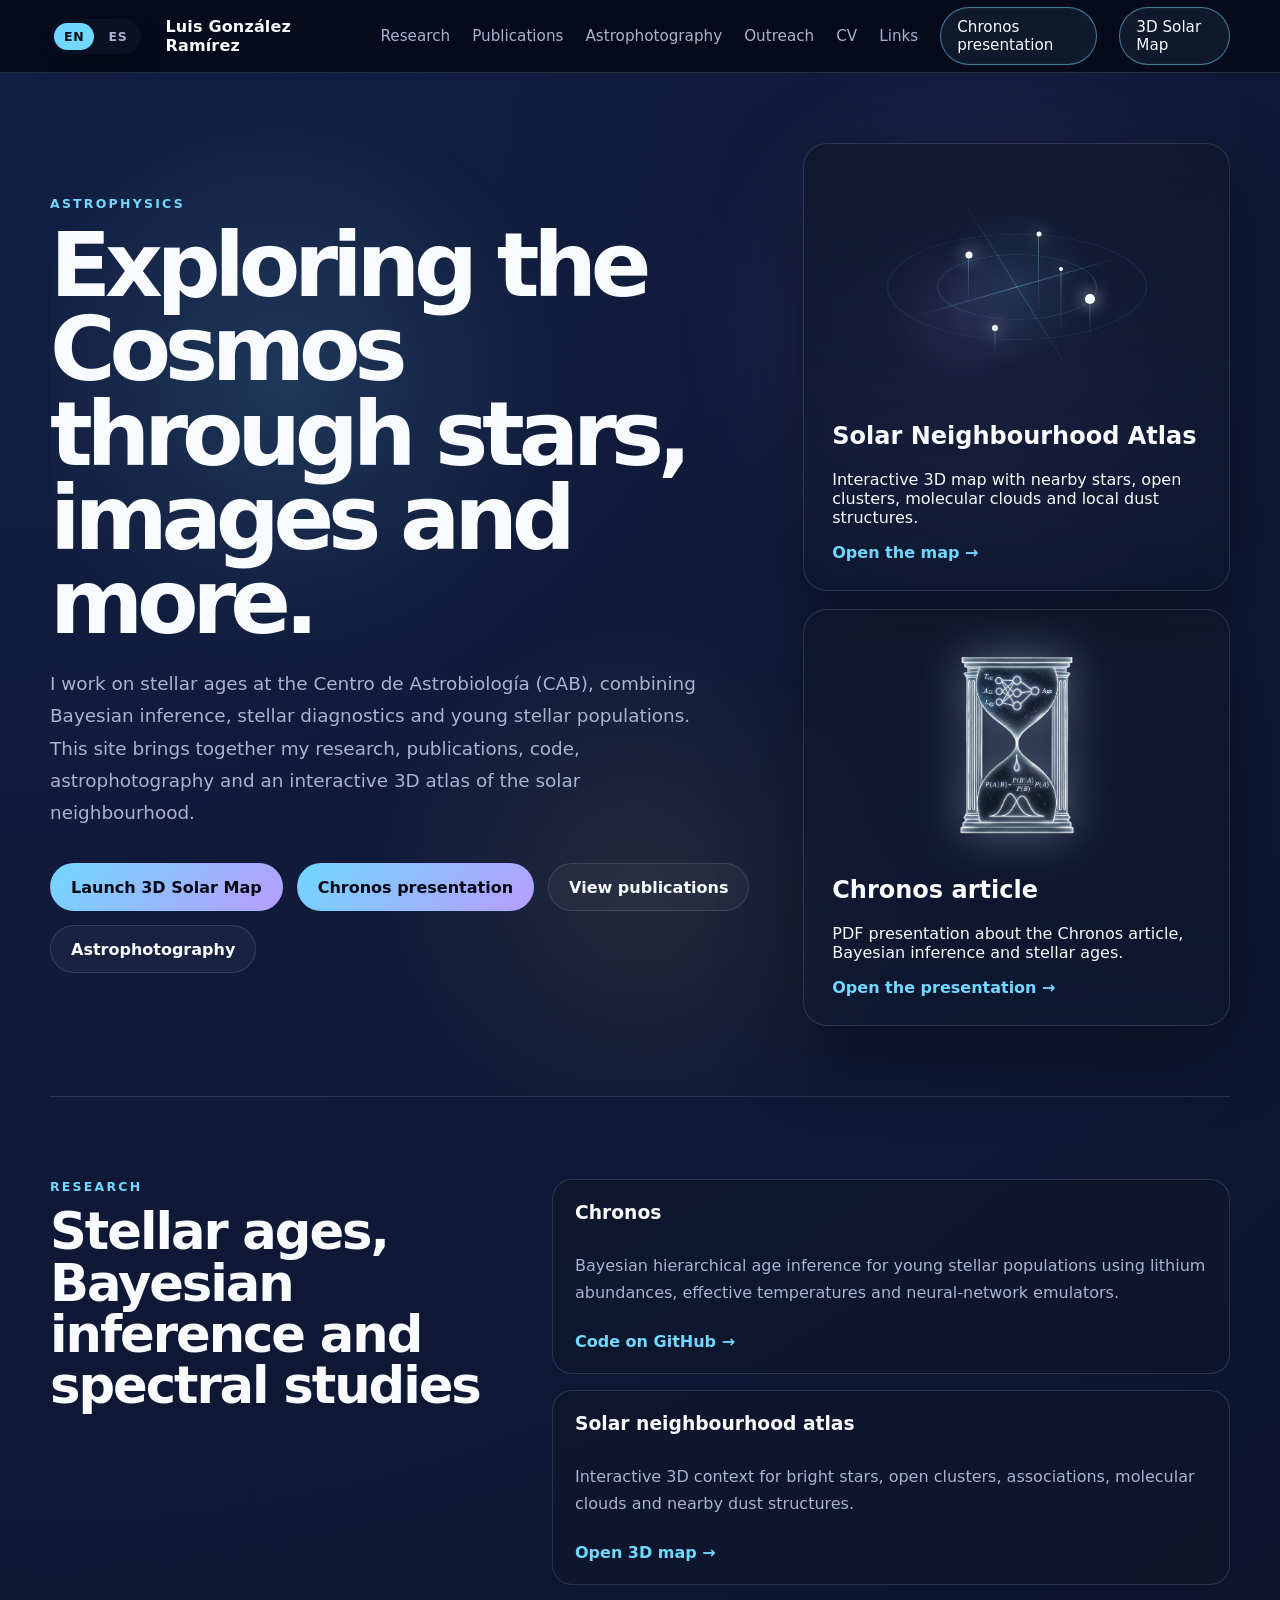
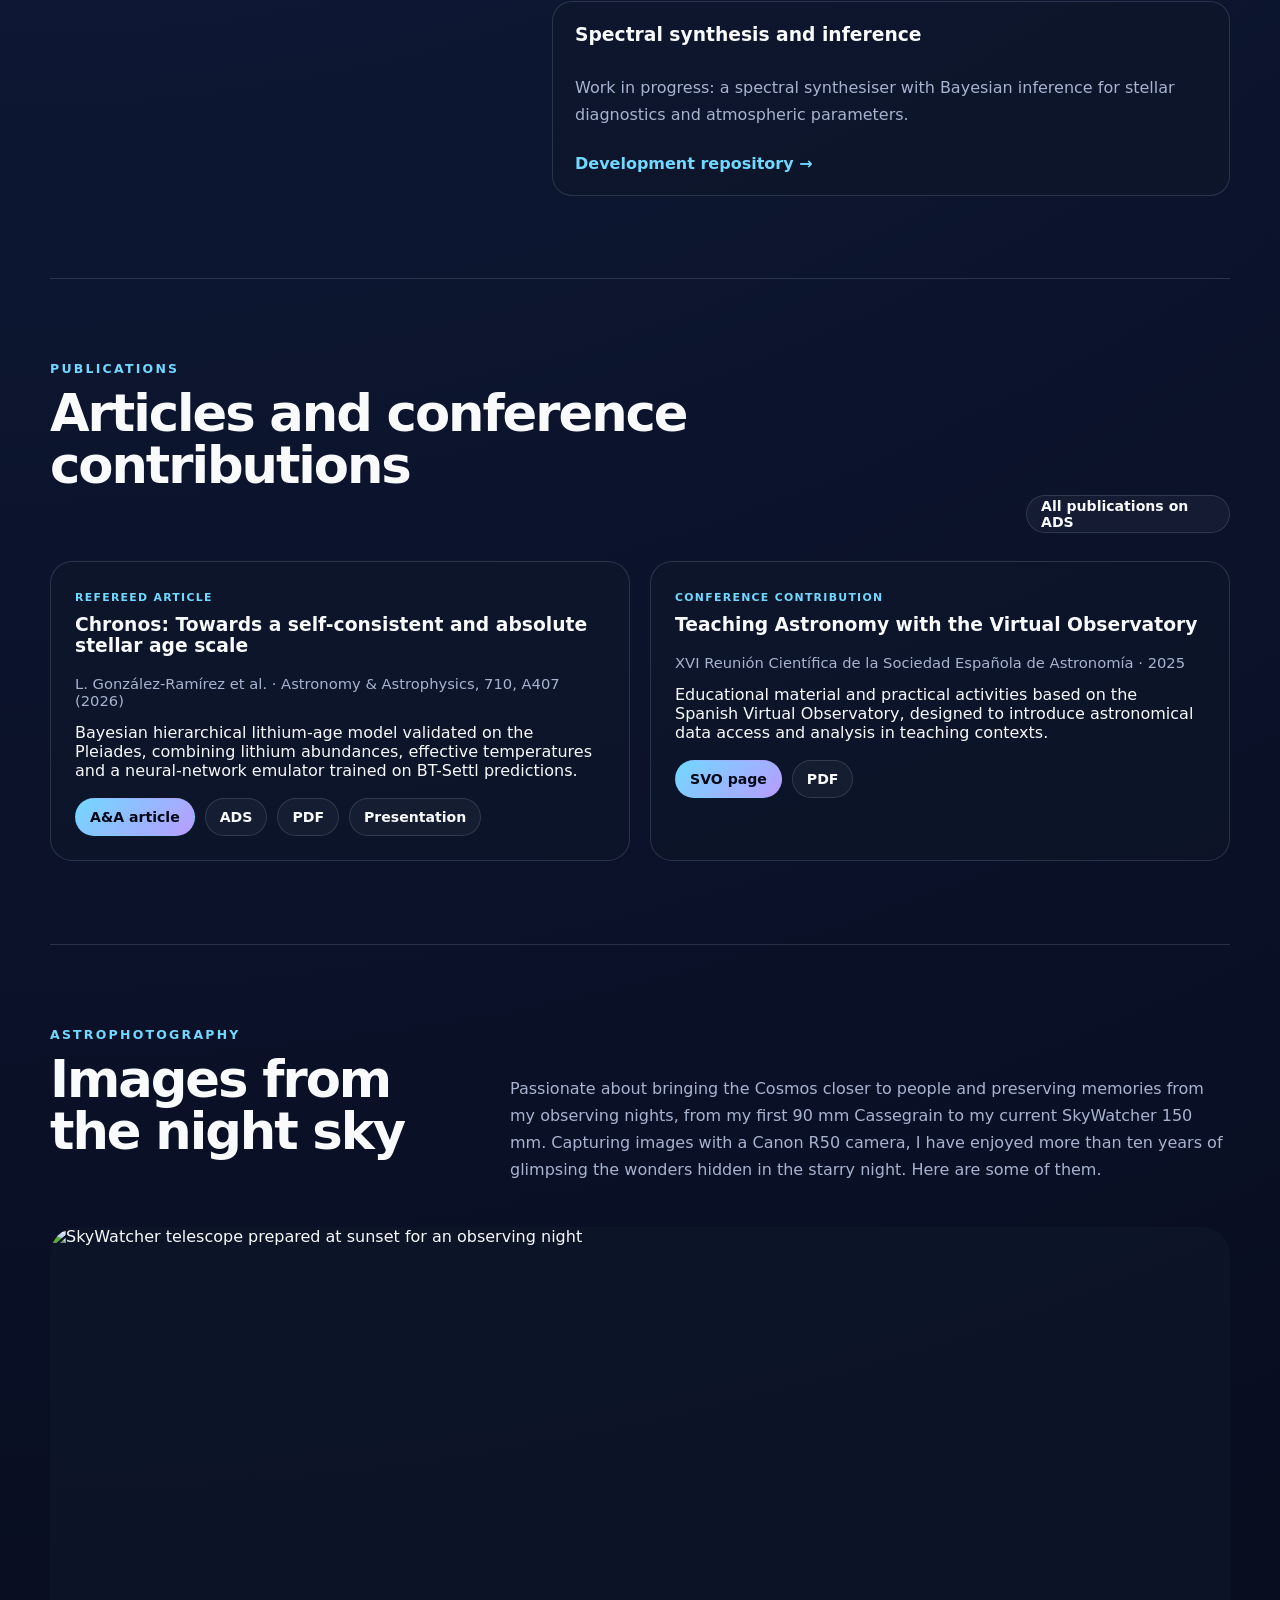
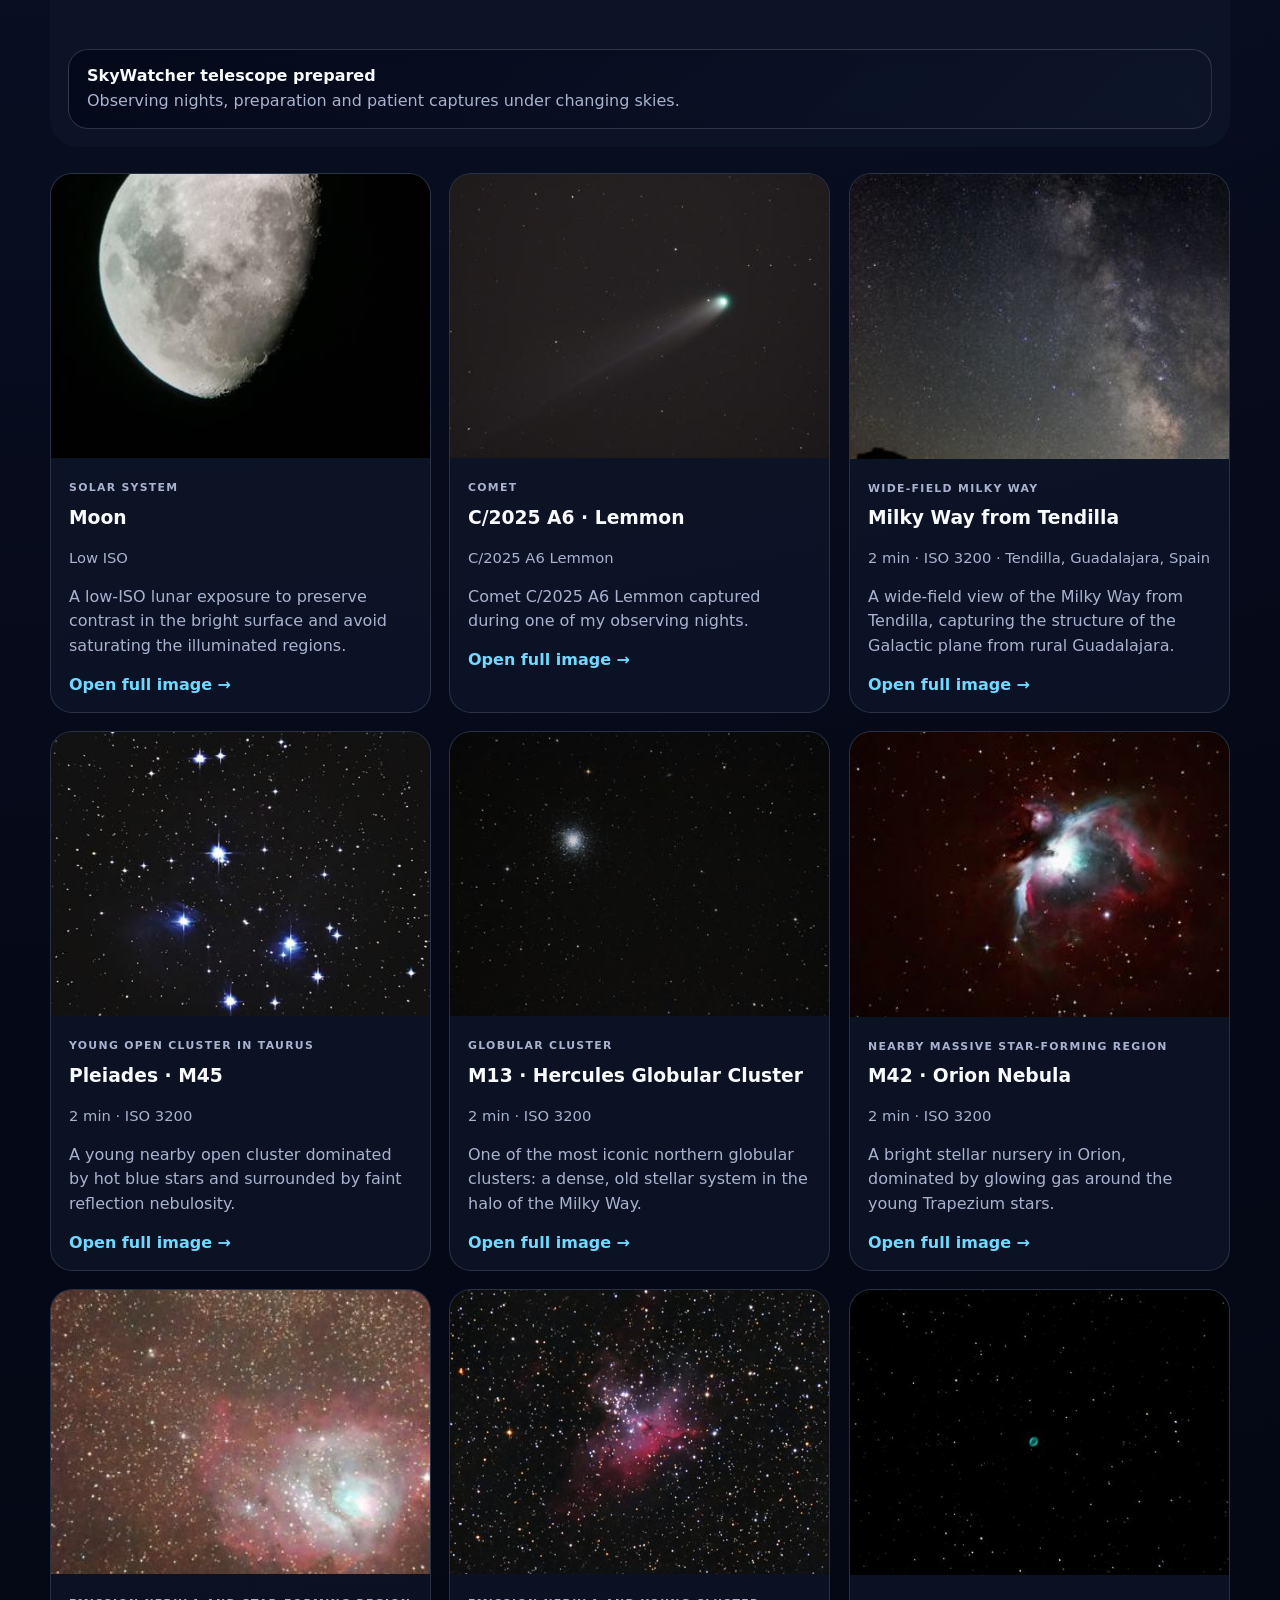
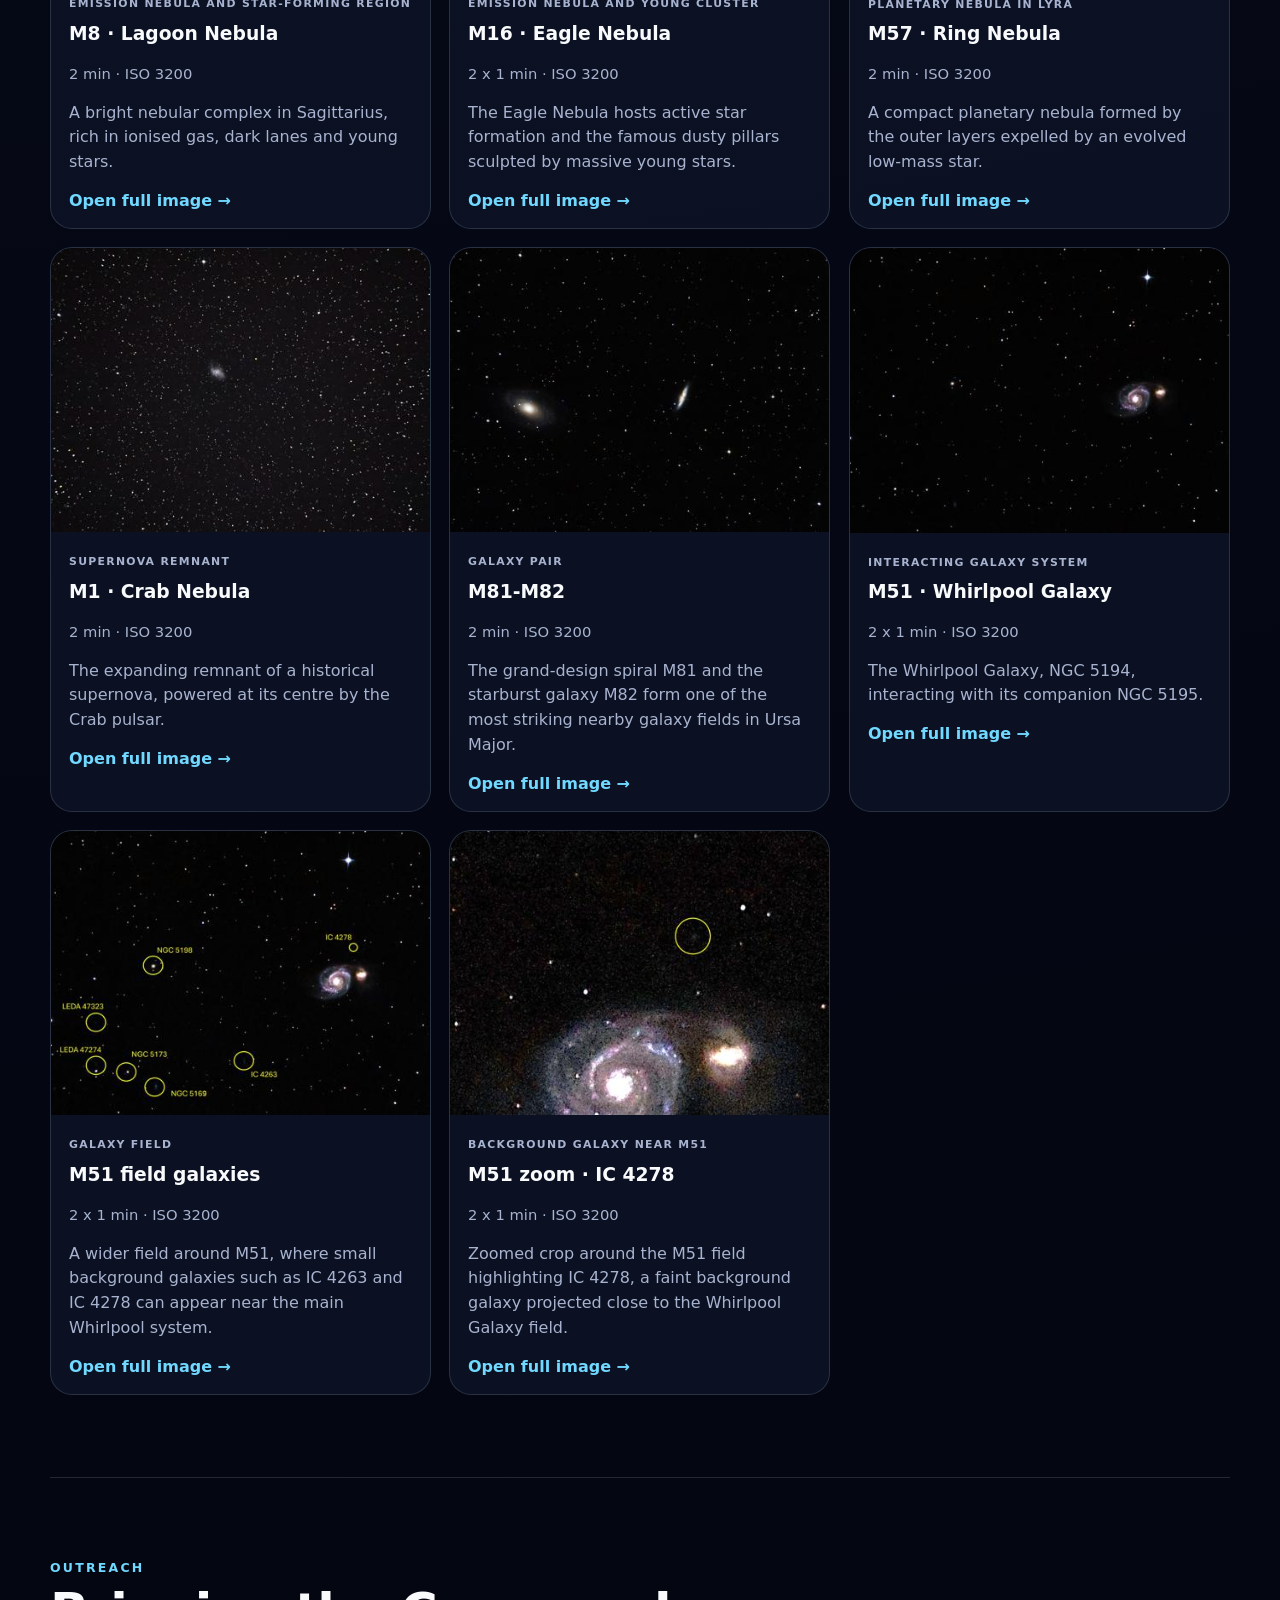
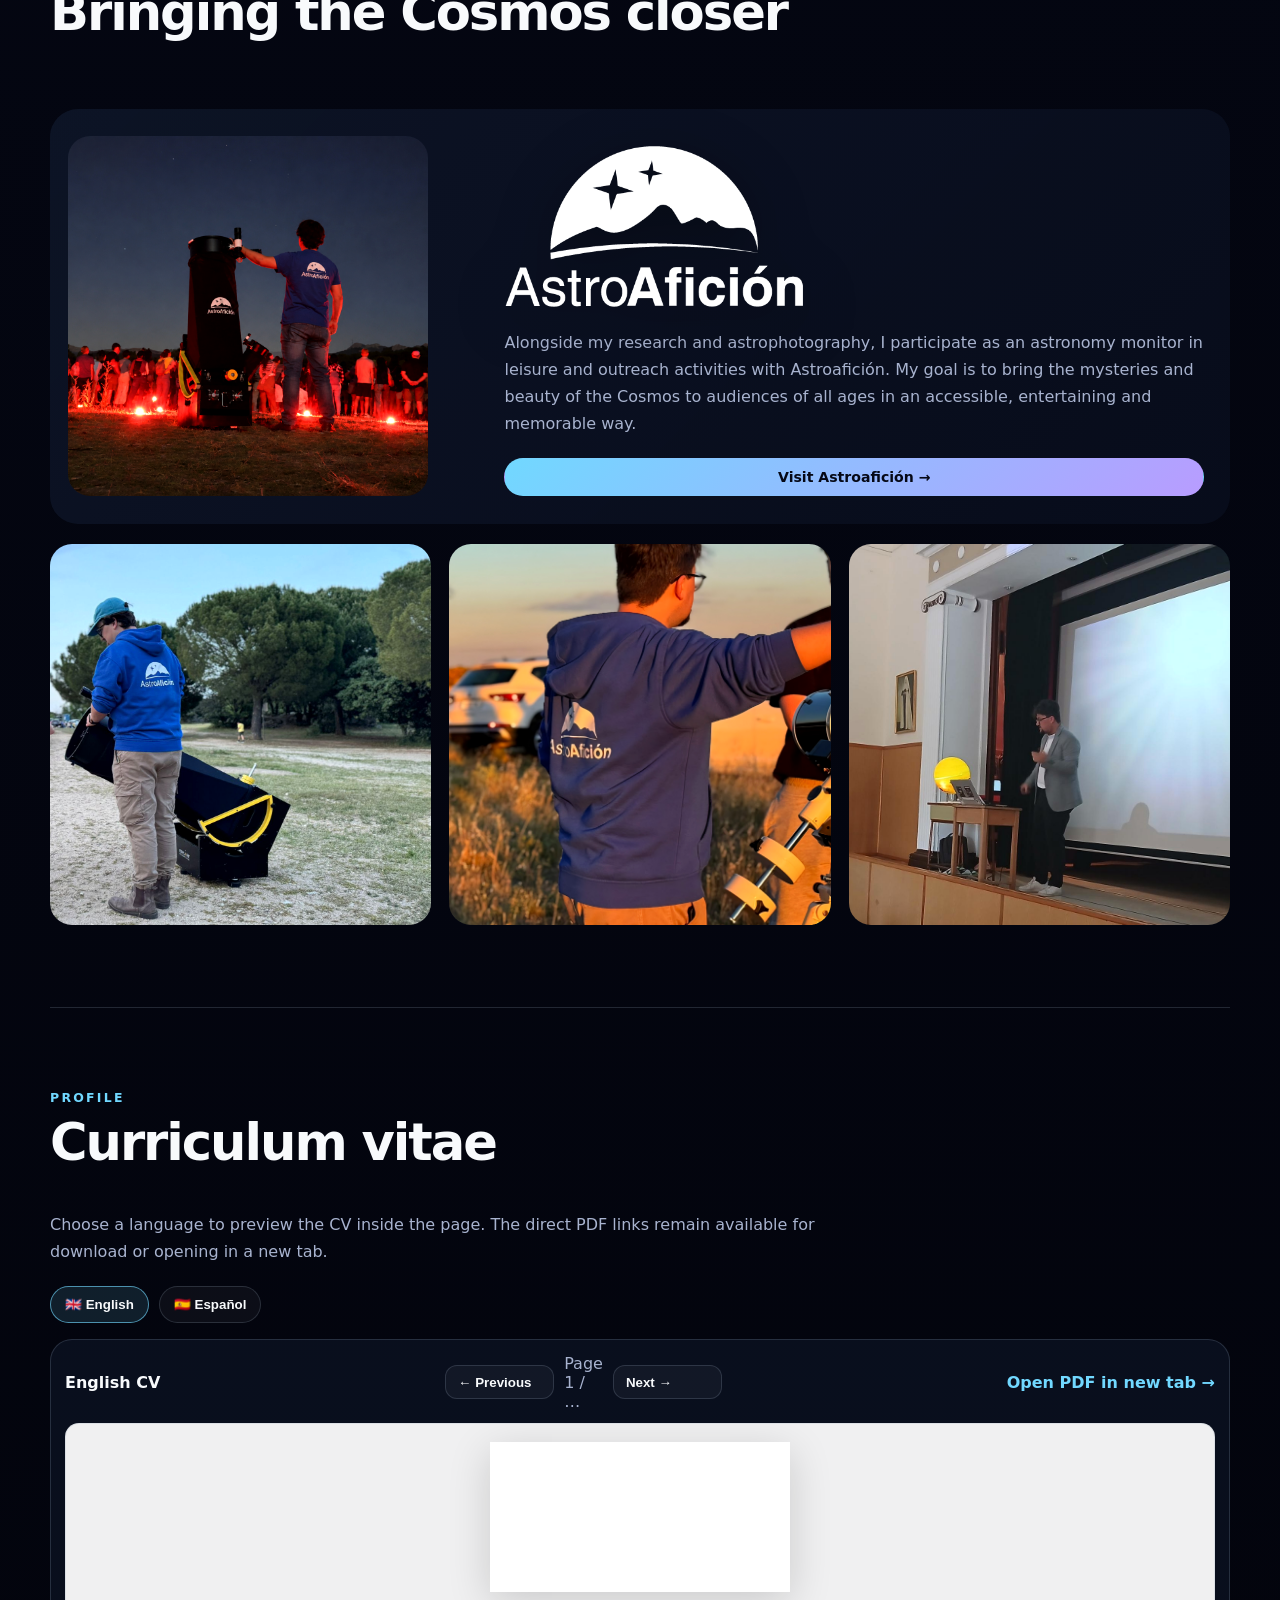
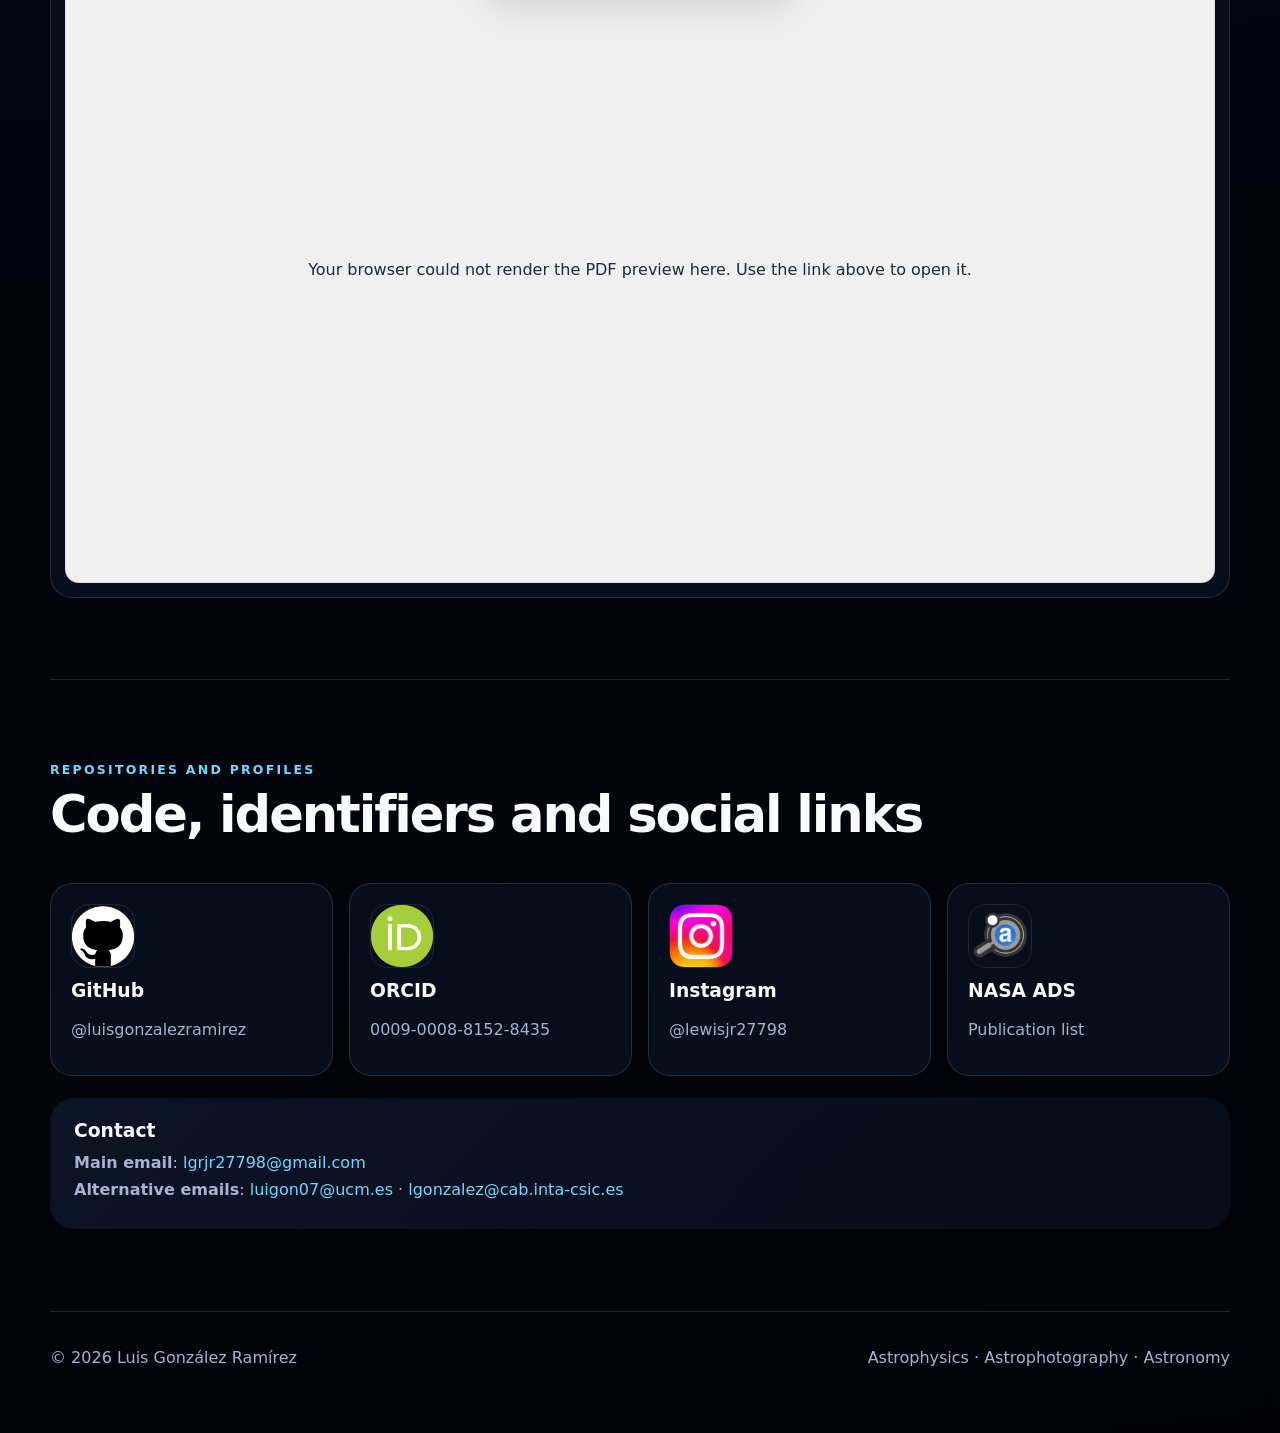
==== commit d0f57e6e: "Release v1.1 website update" ====
--- a/index.html
+++ b/index.html
@@ -1,235 +1,493 @@
 <!DOCTYPE html>
+
 <html lang="en">
 <head>
-  <meta charset="UTF-8" />
-  <meta name="viewport" content="width=device-width, initial-scale=1.0" />
-  <title>Luis González Ramírez | Astrophysics</title>
-  <meta name="description" content="Astrophysics, stellar ages, Bayesian inference, spectral studies, astrophotography and an interactive 3D map of the solar neighbourhood." />
-  <link rel="stylesheet" href="assets/css/styles.css" />
+<meta charset="utf-8"/>
+<meta content="width=device-width, initial-scale=1.0" name="viewport"/>
+<title>Luis González Ramírez | Astrophysics</title>
+<meta content="Astrophysics, stellar ages, Bayesian inference, spectral studies, astrophotography and an interactive 3D map of the solar neighbourhood." name="description"/>
+<link href="assets/css/styles.css" rel="stylesheet"/>
 </head>
 <body class="home-page">
-  <header class="site-header">
-    <nav class="navbar">
-      <a class="brand" href="index.html" aria-label="Home">
-        <span>Luis González Ramírez</span>
-      </a>
-      <button class="nav-toggle" type="button" aria-label="Open menu" aria-expanded="false">☰</button>
-      <div class="nav-links">
-        <a href="#research">Research</a>
-        <a href="#publications">Publications</a>
-        <a href="#astrophotography">Astrophotography</a>
-        <a href="#outreach">Outreach</a>
-        <a href="#cv">CV</a>
-        <a href="#links">Links</a>
-        <a href="talk_chronos.html" class="nav-cta">Chronos presentation</a>
-        <a href="map.html" class="nav-cta">3D Solar Map</a>
-      </div>
-    </nav>
-  </header>
-
-  <main>
-    <section class="hero">
-      <div class="hero-bg"></div>
-      <div class="hero-content">
-        <p class="eyebrow">Astrophysics</p>
-        <h1>Exploring the Cosmos through stars, images and more.</h1>
-        <p class="hero-text">
+<header class="site-header">
+<nav class="navbar"><div aria-label="Language selector" class="language-switcher"><button aria-pressed="true" class="lang-button active" data-lang="en" type="button">EN</button><button aria-pressed="false" class="lang-button" data-lang="es" type="button">ES</button></div>
+<a aria-label="Home" class="brand" href="index.html">
+<span>Luis González Ramírez</span>
+</a>
+<button aria-expanded="false" aria-label="Open menu" class="nav-toggle" type="button">☰</button>
+<div class="nav-links">
+<a data-i18n="research" href="#research">Research</a>
+<a data-i18n="publications" href="#publications">Publications</a>
+<a data-i18n="astrophotography" href="#astrophotography">Astrophotography</a>
+<a data-i18n="outreach" href="#outreach">Outreach</a>
+<a href="#cv">CV</a>
+<a data-i18n="links" href="#links">Links</a>
+<a class="nav-cta" data-i18n="chronos-presentation" href="talk_chronos.html">Chronos presentation</a>
+<a class="nav-cta" data-i18n="3d-solar-map" href="map.html">3D Solar Map</a>
+</div>
+</nav>
+</header>
+<main>
+<section class="hero">
+<div class="hero-bg"></div>
+<div class="hero-content">
+<p class="eyebrow" data-i18n="astrophysics">Astrophysics</p>
+<h1 data-i18n="exploring-the-cosmos-through-stars-images-and">Exploring the Cosmos through stars, images and more.</h1>
+<p class="hero-text" data-i18n="i-work-on-stellar-ages-at-the-centro-de-astro">
           I work on stellar ages at the Centro de Astrobiología (CAB), combining Bayesian inference, stellar diagnostics and young stellar populations. This site brings together my research, publications, code, astrophotography and an interactive 3D atlas of the solar neighbourhood.
         </p>
-        <div class="hero-actions">
-          <a href="map.html" class="button primary">Launch 3D Solar Map</a>
-          <a href="talk_chronos.html" class="button primary">Chronos presentation</a>
-          <a href="#publications" class="button secondary">View publications</a>
-          <a href="#astrophotography" class="button secondary">Astrophotography</a>
-        </div>
-      </div>
-      <aside class="hero-card-stack">
-        <article class="hero-card compact-hero-card">
-          <div class="stellar-graphic" aria-hidden="true">
-            <span class="depth-ring depth-ring-1"></span>
-            <span class="depth-ring depth-ring-2"></span>
-            <span class="depth-star d1"></span>
-            <span class="depth-star d2"></span>
-            <span class="depth-star d3"></span>
-            <span class="depth-star d4"></span>
-            <span class="depth-star d5"></span>
-            <span class="depth-axis depth-axis-x"></span>
-            <span class="depth-axis depth-axis-y"></span>
-          </div>
-          <h2>Solar Neighbourhood Atlas</h2>
-          <p>Interactive 3D map with nearby stars, open clusters, molecular clouds and local dust structures.</p>
-          <a class="text-link" href="map.html">Open the map →</a>
-        </article>
-
-        <article class="hero-card compact-hero-card chronos-card">
-          <img class="chronos-logo" src="assets/img/logo.png" alt="Chronos logo" loading="lazy" />
-          <h2>Chronos article</h2>
-          <p>PDF presentation about the Chronos article, Bayesian inference and stellar ages.</p>
-          <a class="text-link" href="talk_chronos.html">Open the presentation →</a>
-        </article>
-      </aside>
-    </section>
-
-    <section id="research" class="section grid-section">
-      <div>
-        <p class="section-kicker">Research</p>
-        <h2>Stellar ages, Bayesian inference and spectral studies</h2>
-      </div>
-      <div class="cards">
-        <article class="card linked-card">
-          <h3>Chronos</h3>
-          <p>Bayesian hierarchical age inference for young stellar populations using lithium abundances, effective temperatures and neural-network emulators.</p>
-          <a class="text-link" href="https://github.com/luisgonzalezramirez" target="_blank" rel="noopener">Code on GitHub →</a>
-        </article>
-        <article class="card linked-card">
-          <h3>Solar neighbourhood atlas</h3>
-          <p>Interactive 3D context for bright stars, open clusters, associations, molecular clouds and nearby dust structures.</p>
-          <a class="text-link" href="map.html">Open 3D map →</a>
-        </article>
-        <article class="card linked-card">
-          <h3>Spectral synthesis and inference</h3>
-          <p>Work in progress: a spectral synthesiser with Bayesian inference for stellar diagnostics and atmospheric parameters.</p>
-          <a class="text-link" href="https://github.com/luisgonzalezramirez" target="_blank" rel="noopener">Development repository →</a>
-        </article>
-      </div>
-    </section>
-
-    <section id="publications" class="section publications-section">
-      <div class="section-heading-row">
-        <div>
-          <p class="section-kicker">Publications</p>
-          <h2>Articles and conference contributions</h2>
-        </div>
-        <a class="button secondary compact" href="https://ui.adsabs.harvard.edu/search/q=author%3A%22Gonz%C3%A1lez-Ram%C3%ADrez%2C%20L.%22&sort=date%20desc%2C%20bibcode%20desc" target="_blank" rel="noopener">All publications on ADS</a>
-      </div>
-
-      <div class="publication-grid">
-        <article class="publication-card">
-          <p class="badge">Refereed article</p>
-          <h3>Chronos: Towards a self-consistent and absolute stellar age scale</h3>
-          <p class="publication-meta">L. González-Ramírez et al. · Astronomy &amp; Astrophysics, 710, A407 (2026)</p>
-          <p>Bayesian hierarchical lithium-age model validated on the Pleiades, combining lithium abundances, effective temperatures and a neural-network emulator trained on BT-Settl predictions.</p>
-          <div class="button-row small-buttons">
-            <a class="button primary compact" href="https://www.aanda.org/articles/aa/full_html/2026/06/aa59708-26/aa59708-26.html" target="_blank" rel="noopener">A&amp;A article</a>
-            <a class="button secondary compact" href="https://ui.adsabs.harvard.edu/abs/2026A%26A...710A.407G/abstract" target="_blank" rel="noopener">ADS</a>
-            <a class="button secondary compact" href="assets/pdf/chronos_aanda_2026.pdf" target="_blank" rel="noopener">PDF</a>
-            <a class="button secondary compact" href="talk_chronos.html">Presentation</a>
-          </div>
-        </article>
-
-        <article class="publication-card">
-          <p class="badge">Conference contribution</p>
-          <h3>Teaching Astronomy with the Virtual Observatory</h3>
-          <p class="publication-meta">XVI Reunión Científica de la Sociedad Española de Astronomía · 2025</p>
-          <p>Educational material and practical activities based on the Spanish Virtual Observatory, designed to introduce astronomical data access and analysis in teaching contexts.</p>
-          <div class="button-row small-buttons">
-            <a class="button primary compact" href="https://svo.cab.inta-csic.es/?page_id=148" target="_blank" rel="noopener">SVO page</a>
-            <a class="button secondary compact" href="assets/pdf/SEA_proceedings_2025.pdf" target="_blank" rel="noopener">PDF</a>
-          </div>
-        </article>
-      </div>
-    </section>
-
-    <section id="astrophotography" class="section astrophotography-section">
-      <div class="section-heading-row">
-        <div>
-          <p class="section-kicker">Astrophotography</p>
-          <h2>Images from the night sky</h2>
-        </div>
-        <p class="section-note astro-note">Passionate about bringing the Cosmos closer to people and preserving memories from my observing nights, from my first 90 mm Cassegrain to my current SkyWatcher 150 mm. Capturing images with a Canon R50 camera, I have enjoyed more than ten years of glimpsing the wonders hidden in the starry night. Here are some of them.</p>
-      </div>
-      <figure class="section-visual-card astro-section-visual" aria-label="Astrophotography observing setup">
-        <img src="assets/img/astro/tel.jpg" alt="SkyWatcher telescope prepared at sunset for an observing night" />
-        <figcaption class="section-visual-caption">
-          <strong>SkyWatcher telescope prepared</strong>
-          <span>Observing nights, preparation and patient captures under changing skies.</span>
-        </figcaption>
-      </figure>
-      <div class="gallery-grid" id="astro-gallery"></div>
-    </section>
-
-    <section id="outreach" class="section outreach-section">
-      <div class="section-heading-row">
-        <div>
-          <p class="section-kicker">Outreach</p>
-          <h2>Bringing the Cosmos closer</h2>
-        </div>
-      </div>
-      <article class="outreach-card outreach-feature-card">
-        <img class="outreach-feature-photo" src="assets/img/outreach/astro_intro.JPG" alt="Night astronomy outreach activity with Astroafición" />
-        <div class="outreach-content">
-          <img class="outreach-logo" src="assets/img/outreach/logo_astro.png" alt="Astroafición logo" />
-          <p>Alongside my research and astrophotography, I participate as an astronomy monitor in leisure and outreach activities with Astroafición. My goal is to bring the mysteries and beauty of the Cosmos to audiences of all ages in an accessible, entertaining and memorable way.</p>
-          <a class="button primary compact" href="https://astroaficion.com/" target="_blank" rel="noopener">Visit Astroafición →</a>
-        </div>
-      </article>
-      <div class="outreach-square-grid" aria-label="Astroafición outreach activities">
-        <img class="outreach-square-photo" src="assets/img/outreach/astro_1.jpg" alt="Preparing a Dobsonian telescope during an Astroafición activity" />
-        <img class="outreach-square-photo" src="assets/img/outreach/astro_2.jpg" alt="Explaining telescope observations during an Astroafición activity" />
-        <img class="outreach-square-photo" src="assets/img/outreach/charla.jpg" alt="Astronomy outreach talk for students" />
-      </div>
-    </section>
-
-    <section id="cv" class="section cv-section">
-      <p class="section-kicker">Profile</p>
-      <h2>Curriculum vitae</h2>
-      <p class="section-intro">Choose a language to preview the CV inside the page. The direct PDF links remain available for download or opening in a new tab.</p>
-      <div class="cv-selector" role="tablist" aria-label="CV language selector">
-        <button class="cv-tab active" type="button" data-cv="assets/pdf/CV_Luis_Gonzalez_Ramirez_EN.pdf" data-label="English CV">🇬🇧 English</button>
-        <button class="cv-tab" type="button" data-cv="assets/pdf/CV_Luis_Gonzalez_Ramirez_ES.pdf" data-label="Spanish CV">🇪🇸 Español</button>
-      </div>
-      <div class="cv-viewer-card">
-        <div class="cv-viewer-toolbar">
-          <strong id="cv-current-label">English CV</strong>
-          <div class="cv-controls" aria-label="CV page controls">
-            <button class="panel-button compact-control" type="button" id="cv-prev">← Previous</button>
-            <span id="cv-page-label">Page 1 / …</span>
-            <button class="panel-button compact-control" type="button" id="cv-next">Next →</button>
-          </div>
-          <a id="cv-open-link" class="text-link" href="assets/pdf/CV_Luis_Gonzalez_Ramirez_EN.pdf" target="_blank" rel="noopener">Open PDF in new tab →</a>
-        </div>
-        <div class="cv-canvas-shell">
-          <canvas id="cv-canvas" aria-label="CV preview"></canvas>
-          <p id="cv-fallback" class="cv-fallback" hidden>Your browser could not render the PDF preview here. Use the link above to open it.</p>
-        </div>
-      </div>
-    </section>
-
-    <section id="links" class="section links-section">
-      <p class="section-kicker">Repositories and profiles</p>
-      <h2>Code, identifiers and social links</h2>
-      <div class="link-grid">
-        <a class="link-card" href="https://github.com/luisgonzalezramirez" target="_blank" rel="noopener">
-          <span class="link-logo image-logo" aria-hidden="true"><img src="assets/img/social/github_logo.png" alt="" /></span>
-          <h3>GitHub</h3>
-          <p>@luisgonzalezramirez</p>
-        </a>
-        <a class="link-card" href="https://orcid.org/0009-0008-8152-8435" target="_blank" rel="noopener">
-          <span class="link-logo image-logo" aria-hidden="true"><img src="assets/img/social/orcid_logo.png" alt="" /></span>
-          <h3>ORCID</h3>
-          <p>0009-0008-8152-8435</p>
-        </a>
-        <a class="link-card" href="https://www.instagram.com/lewisjr27798/" target="_blank" rel="noopener">
-          <span class="link-logo image-logo" aria-hidden="true"><img src="assets/img/social/instagram_logo.png" alt="" /></span>
-          <h3>Instagram</h3>
-          <p>@lewisjr27798</p>
-        </a>
-        <a class="link-card" href="https://ui.adsabs.harvard.edu/search/fq=%7B!type%3Daqp%20v%3D%24fq_author%7D&fq_author=(((author_facet_hier%3A%221%2FGonzalez-Ramirez%2C%20L%2FGonz%C3%A1lez-Ram%C3%ADrez%2C%20L%22%20OR%20author_facet_hier%3A%221%2FGonzalez-Ramirez%2C%20L%2FGonzalez-Ramirez%2C%20L%22))%20AND%20author_facet_hier%3A%221%2FGonzalez-Ramirez%2C%20L%2FGonz%C3%A1lez-Ram%C3%ADrez%2C%20L%22)&q=author%3A%22Gonz%C3%A1lez-Ram%C3%ADrez%2C%20L.%22&sort=date%20desc%2C%20bibcode%20desc&p_=0" target="_blank" rel="noopener">
-          <span class="link-logo image-logo" aria-hidden="true"><img src="assets/img/social/ads_logo.png" alt="" /></span>
-          <h3>NASA ADS</h3>
-          <p>Publication list</p>
-        </a>
-      </div>
-    </section>
-  </main>
-
-  <footer class="site-footer">
-    <p>© <span id="year"></span> Luis González Ramírez</p>
-    <p>Astrophysics · Astrophotography · Interactive maps</p>
-  </footer>
-
-  <script src="https://cdnjs.cloudflare.com/ajax/libs/pdf.js/3.11.174/pdf.min.js"></script>
-  <script src="assets/js/gallery.js"></script>
-  <script src="assets/js/main.js"></script>
+<div class="hero-actions">
+<a class="button primary" data-i18n="launch-3d-solar-map" href="map.html">Launch 3D Solar Map</a>
+<a class="button primary" data-i18n="chronos-presentation-2" href="talk_chronos.html">Chronos presentation</a>
+<a class="button secondary" data-i18n="view-publications" href="#publications">View publications</a>
+<a class="button secondary" data-i18n="astrophotography-2" href="#astrophotography">Astrophotography</a>
+</div>
+</div>
+<aside class="hero-card-stack">
+<article class="hero-card compact-hero-card">
+<div aria-hidden="true" class="stellar-graphic">
+<span class="depth-ring depth-ring-1"></span>
+<span class="depth-ring depth-ring-2"></span>
+<span class="depth-star d1"></span>
+<span class="depth-star d2"></span>
+<span class="depth-star d3"></span>
+<span class="depth-star d4"></span>
+<span class="depth-star d5"></span>
+<span class="depth-axis depth-axis-x"></span>
+<span class="depth-axis depth-axis-y"></span>
+</div>
+<h2 data-i18n="solar-neighbourhood-atlas">Solar Neighbourhood Atlas</h2>
+<p data-i18n="interactive-3d-map-with-nearby-stars-open-clu">Interactive 3D map with nearby stars, open clusters, molecular clouds and local dust structures.</p>
+<a class="text-link" data-i18n="open-the-map" href="map.html">Open the map →</a>
+</article>
+<article class="hero-card compact-hero-card chronos-card">
+<img alt="Chronos logo" class="chronos-logo" loading="lazy" src="assets/img/logo.png"/>
+<h2 data-i18n="chronos-article">Chronos article</h2>
+<p data-i18n="pdf-presentation-about-the-chronos-article-ba">PDF presentation about the Chronos article, Bayesian inference and stellar ages.</p>
+<a class="text-link" data-i18n="open-the-presentation" href="talk_chronos.html">Open the presentation →</a>
+</article>
+</aside>
+</section>
+<section class="section grid-section" id="research">
+<div>
+<p class="section-kicker" data-i18n="research-2">Research</p>
+<h2 data-i18n="stellar-ages-bayesian-inference-and-spectral-">Stellar ages, Bayesian inference and spectral studies</h2>
+</div>
+<div class="cards">
+<article class="card linked-card">
+<h3>Chronos</h3>
+<p data-i18n="bayesian-hierarchical-age-inference-for-young">Bayesian hierarchical age inference for young stellar populations using lithium abundances, effective temperatures and neural-network emulators.</p>
+<a class="text-link" data-i18n="code-on-github" href="https://github.com/luisgonzalezramirez" rel="noopener" target="_blank">Code on GitHub →</a>
+</article>
+<article class="card linked-card">
+<h3 data-i18n="solar-neighbourhood-atlas-2">Solar neighbourhood atlas</h3>
+<p data-i18n="interactive-3d-context-for-bright-stars-open-">Interactive 3D context for bright stars, open clusters, associations, molecular clouds and nearby dust structures.</p>
+<a class="text-link" data-i18n="open-3d-map" href="map.html">Open 3D map →</a>
+</article>
+<article class="card linked-card">
+<h3 data-i18n="spectral-synthesis-and-inference">Spectral synthesis and inference</h3>
+<p data-i18n="work-in-progress-a-spectral-synthesiser-with-">Work in progress: a spectral synthesiser with Bayesian inference for stellar diagnostics and atmospheric parameters.</p>
+<a class="text-link" data-i18n="development-repository" href="https://github.com/luisgonzalezramirez" rel="noopener" target="_blank">Development repository →</a>
+</article>
+</div>
+</section>
+<section class="section publications-section" id="publications">
+<div class="section-heading-row">
+<div>
+<p class="section-kicker" data-i18n="publications-2">Publications</p>
+<h2 data-i18n="articles-and-conference-contributions">Articles and conference contributions</h2>
+</div>
+<a class="button secondary compact" data-i18n="all-publications-on-ads" href="https://ui.adsabs.harvard.edu/search/q=author%3A%22Gonz%C3%A1lez-Ram%C3%ADrez%2C%20L.%22&amp;sort=date%20desc%2C%20bibcode%20desc" rel="noopener" target="_blank">All publications on ADS</a>
+</div>
+<div class="publication-grid">
+<article class="publication-card">
+<p class="badge" data-i18n="refereed-article">Refereed article</p>
+<h3>Chronos: Towards a self-consistent and absolute stellar age scale</h3>
+<p class="publication-meta">L. González-Ramírez et al. · Astronomy &amp; Astrophysics, 710, A407 (2026)</p>
+<p data-i18n="bayesian-hierarchical-lithium-age-model-valid">Bayesian hierarchical lithium-age model validated on the Pleiades, combining lithium abundances, effective temperatures and a neural-network emulator trained on BT-Settl predictions.</p>
+<div class="button-row small-buttons">
+<a class="button primary compact" data-i18n="a-a-article" href="https://www.aanda.org/articles/aa/full_html/2026/06/aa59708-26/aa59708-26.html" rel="noopener" target="_blank">A&amp;A article</a>
+<a class="button secondary compact" href="https://ui.adsabs.harvard.edu/abs/2026A%26A...710A.407G/abstract" rel="noopener" target="_blank">ADS</a>
+<a class="button secondary compact" href="assets/pdf/chronos_aanda_2026.pdf" rel="noopener" target="_blank">PDF</a>
+<a class="button secondary compact" data-i18n="presentation" href="talk_chronos.html">Presentation</a>
+</div>
+</article>
+<article class="publication-card">
+<p class="badge" data-i18n="conference-contribution">Conference contribution</p>
+<h3 data-i18n="teaching-astronomy-with-the-virtual-observato">Teaching Astronomy with the Virtual Observatory</h3>
+<p class="publication-meta">XVI Reunión Científica de la Sociedad Española de Astronomía · 2025</p>
+<p data-i18n="educational-material-and-practical-activities">Educational material and practical activities based on the Spanish Virtual Observatory, designed to introduce astronomical data access and analysis in teaching contexts.</p>
+<div class="button-row small-buttons">
+<a class="button primary compact" data-i18n="svo-page" href="https://svo.cab.inta-csic.es/?page_id=148" rel="noopener" target="_blank">SVO page</a>
+<a class="button secondary compact" href="assets/pdf/SEA_proceedings_2025.pdf" rel="noopener" target="_blank">PDF</a>
+</div>
+</article>
+</div>
+</section>
+<section class="section astrophotography-section" id="astrophotography">
+<div class="section-heading-row">
+<div>
+<p class="section-kicker" data-i18n="astrophotography-3">Astrophotography</p>
+<h2 data-i18n="images-from-the-night-sky">Images from the night sky</h2>
+</div>
+<p class="section-note astro-note" data-i18n="passionate-about-bringing-the-cosmos-closer-t">Passionate about bringing the Cosmos closer to people and preserving memories from my observing nights, from my first 90 mm Cassegrain to my current SkyWatcher 150 mm. Capturing images with a Canon R50 camera, I have enjoyed more than ten years of glimpsing the wonders hidden in the starry night. Here are some of them.</p>
+</div>
+<figure aria-label="Astrophotography observing setup" class="section-visual-card astro-section-visual">
+<img alt="SkyWatcher telescope prepared at sunset for an observing night" src="assets/img/astro/tel.jpg"/>
+<figcaption class="section-visual-caption">
+<strong data-i18n="skywatcher-telescope-prepared">SkyWatcher telescope prepared</strong>
+<span data-i18n="observing-nights-preparation-and-patient-capt">Observing nights, preparation and patient captures under changing skies.</span>
+</figcaption>
+</figure>
+<div class="gallery-grid" id="astro-gallery"></div>
+</section>
+<section class="section outreach-section" id="outreach">
+<div class="section-heading-row">
+<div>
+<p class="section-kicker" data-i18n="outreach-2">Outreach</p>
+<h2 data-i18n="bringing-the-cosmos-closer">Bringing the Cosmos closer</h2>
+</div>
+</div>
+<article class="outreach-card outreach-feature-card">
+<img alt="Night astronomy outreach activity with Astroafición" class="outreach-feature-photo" src="assets/img/outreach/astro_intro.JPG"/>
+<div class="outreach-content">
+<img alt="Astroafición logo" class="outreach-logo" src="assets/img/outreach/logo_astro.png"/>
+<p data-i18n="alongside-my-research-and-astrophotography-i-">Alongside my research and astrophotography, I participate as an astronomy monitor in leisure and outreach activities with Astroafición. My goal is to bring the mysteries and beauty of the Cosmos to audiences of all ages in an accessible, entertaining and memorable way.</p>
+<a class="button primary compact" data-i18n="visit-astroafici-n" href="https://astroaficion.com/" rel="noopener" target="_blank">Visit Astroafición →</a>
+</div>
+</article>
+<div aria-label="Astroafición outreach activities" class="outreach-square-grid">
+<img alt="Preparing a Dobsonian telescope during an Astroafición activity" class="outreach-square-photo" src="assets/img/outreach/astro_1.jpg"/>
+<img alt="Explaining telescope observations during an Astroafición activity" class="outreach-square-photo" src="assets/img/outreach/astro_2.jpg"/>
+<img alt="Astronomy outreach talk for students" class="outreach-square-photo" src="assets/img/outreach/charla.jpg"/>
+</div>
+</section>
+<section class="section cv-section" id="cv">
+<p class="section-kicker" data-i18n="profile">Profile</p>
+<h2>Curriculum vitae</h2>
+<p class="section-intro" data-i18n="choose-a-language-to-preview-the-cv-inside-th">Choose a language to preview the CV inside the page. The direct PDF links remain available for download or opening in a new tab.</p>
+<div aria-label="CV language selector" class="cv-selector" role="tablist">
+<button class="cv-tab active" data-cv="assets/pdf/CV_Luis_Gonzalez_Ramirez_EN.pdf" data-label="English CV" type="button">🇬🇧 English</button>
+<button class="cv-tab" data-cv="assets/pdf/CV_Luis_Gonzalez_Ramirez_ES.pdf" data-label="Spanish CV" type="button">🇪🇸 Español</button>
+</div>
+<div class="cv-viewer-card">
+<div class="cv-viewer-toolbar">
+<strong id="cv-current-label">English CV</strong>
+<div aria-label="CV page controls" class="cv-controls">
+<button class="panel-button compact-control" data-i18n="previous" id="cv-prev" type="button">← Previous</button>
+<span id="cv-page-label">Page 1 / …</span>
+<button class="panel-button compact-control" data-i18n="next" id="cv-next" type="button">Next →</button>
+</div>
+<a class="text-link" data-i18n="open-pdf-in-new-tab" href="assets/pdf/CV_Luis_Gonzalez_Ramirez_EN.pdf" id="cv-open-link" rel="noopener" target="_blank">Open PDF in new tab →</a>
+</div>
+<div class="cv-canvas-shell">
+<canvas aria-label="CV preview" id="cv-canvas"></canvas>
+<p class="cv-fallback" data-i18n="your-browser-could-not-render-the-pdf-preview" hidden="" id="cv-fallback">Your browser could not render the PDF preview here. Use the link above to open it.</p>
+</div>
+</div>
+</section>
+<section class="section links-section" id="links">
+<p class="section-kicker" data-i18n="repositories-and-profiles">Repositories and profiles</p>
+<h2 data-i18n="code-identifiers-and-social-links">Code, identifiers and social links</h2>
+<div class="link-grid">
+<a class="link-card" href="https://github.com/luisgonzalezramirez" rel="noopener" target="_blank">
+<span aria-hidden="true" class="link-logo image-logo"><img alt="" src="assets/img/social/github_logo.png"/></span>
+<h3>GitHub</h3>
+<p>@luisgonzalezramirez</p>
+</a>
+<a class="link-card" href="https://orcid.org/0009-0008-8152-8435" rel="noopener" target="_blank">
+<span aria-hidden="true" class="link-logo image-logo"><img alt="" src="assets/img/social/orcid_logo.png"/></span>
+<h3>ORCID</h3>
+<p>0009-0008-8152-8435</p>
+</a>
+<a class="link-card" href="https://www.instagram.com/lewisjr27798/" rel="noopener" target="_blank">
+<span aria-hidden="true" class="link-logo image-logo"><img alt="" src="assets/img/social/instagram_logo.png"/></span>
+<h3>Instagram</h3>
+<p>@lewisjr27798</p>
+</a>
+<a class="link-card" href="https://ui.adsabs.harvard.edu/search/fq=%7B!type%3Daqp%20v%3D%24fq_author%7D&amp;fq_author=(((author_facet_hier%3A%221%2FGonzalez-Ramirez%2C%20L%2FGonz%C3%A1lez-Ram%C3%ADrez%2C%20L%22%20OR%20author_facet_hier%3A%221%2FGonzalez-Ramirez%2C%20L%2FGonzalez-Ramirez%2C%20L%22))%20AND%20author_facet_hier%3A%221%2FGonzalez-Ramirez%2C%20L%2FGonz%C3%A1lez-Ram%C3%ADrez%2C%20L%22)&amp;q=author%3A%22Gonz%C3%A1lez-Ram%C3%ADrez%2C%20L.%22&amp;sort=date%20desc%2C%20bibcode%20desc&amp;p_=0" rel="noopener" target="_blank">
+<span aria-hidden="true" class="link-logo image-logo"><img alt="" src="assets/img/social/ads_logo.png"/></span>
+<h3>NASA ADS</h3>
+<p data-i18n="publication-list">Publication list</p>
+</a>
+</div><div class="contact-card"><h3 data-i18n="contact-title">Contact</h3><p><strong data-i18n="contact-main-email">Main email</strong>: <a href="mailto:lgrjr27798@gmail.com">lgrjr27798@gmail.com</a></p><p><strong data-i18n="contact-alt-emails">Alternative emails</strong>: <a href="mailto:luigon07@ucm.es">luigon07@ucm.es</a> · <a href="mailto:lgonzalez@cab.inta-csic.es">lgonzalez@cab.inta-csic.es</a></p></div>
+</section>
+</main>
+<footer class="site-footer">
+<p>© <span id="year"></span> Luis González Ramírez</p>
+<p data-i18n="footer-tagline">Astrophysics · Astrophotography · Astronomy</p>
+</footer>
+<script id="site-translations" type="application/json">{
+  "research": {
+    "en": "Research",
+    "es": "Investigación"
+  },
+  "publications": {
+    "en": "Publications",
+    "es": "Publicaciones"
+  },
+  "astrophotography": {
+    "en": "Astrophotography",
+    "es": "Astrofotografía"
+  },
+  "outreach": {
+    "en": "Outreach",
+    "es": "Divulgación"
+  },
+  "links": {
+    "en": "Links",
+    "es": "Enlaces"
+  },
+  "chronos-presentation": {
+    "en": "Chronos presentation",
+    "es": "Presentación de Chronos"
+  },
+  "3d-solar-map": {
+    "en": "3D Solar Map",
+    "es": "Mapa Solar 3D"
+  },
+  "astrophysics": {
+    "en": "Astrophysics",
+    "es": "Astrofísica"
+  },
+  "exploring-the-cosmos-through-stars-images-and": {
+    "en": "Exploring the Cosmos through stars, images and more.",
+    "es": "Explorando el Cosmos a través de estrellas, imágenes y mucho más."
+  },
+  "i-work-on-stellar-ages-at-the-centro-de-astro": {
+    "en": "I work on stellar ages at the Centro de Astrobiología (CAB), combining Bayesian inference, stellar diagnostics and young stellar populations. This site brings together my research, publications, code, astrophotography and an interactive 3D atlas of the solar neighbourhood.",
+    "es": "Trabajo en edades estelares en el Centro de Astrobiología (CAB), combinando inferencia bayesiana, diagnósticos estelares y poblaciones estelares jóvenes. Esta web reúne mi investigación, publicaciones, código, astrofotografía y un atlas 3D interactivo del vecindario solar."
+  },
+  "launch-3d-solar-map": {
+    "en": "Launch 3D Solar Map",
+    "es": "Abrir el Mapa Solar 3D"
+  },
+  "chronos-presentation-2": {
+    "en": "Chronos presentation",
+    "es": "Presentación de Chronos"
+  },
+  "view-publications": {
+    "en": "View publications",
+    "es": "Ver publicaciones"
+  },
+  "astrophotography-2": {
+    "en": "Astrophotography",
+    "es": "Astrofotografía"
+  },
+  "solar-neighbourhood-atlas": {
+    "en": "Solar Neighbourhood Atlas",
+    "es": "Atlas del Vecindario Solar"
+  },
+  "interactive-3d-map-with-nearby-stars-open-clu": {
+    "en": "Interactive 3D map with nearby stars, open clusters, molecular clouds and local dust structures.",
+    "es": "Mapa 3D interactivo con estrellas cercanas, cúmulos abiertos, nubes moleculares y estructuras de polvo local."
+  },
+  "open-the-map": {
+    "en": "Open the map →",
+    "es": "Abrir el mapa →"
+  },
+  "chronos-article": {
+    "en": "Chronos article",
+    "es": "Artículo de Chronos"
+  },
+  "pdf-presentation-about-the-chronos-article-ba": {
+    "en": "PDF presentation about the Chronos article, Bayesian inference and stellar ages.",
+    "es": "Presentación en PDF sobre el artículo de Chronos, inferencia bayesiana y edades estelares."
+  },
+  "open-the-presentation": {
+    "en": "Open the presentation →",
+    "es": "Abrir la presentación →"
+  },
+  "research-2": {
+    "en": "Research",
+    "es": "Investigación"
+  },
+  "stellar-ages-bayesian-inference-and-spectral-": {
+    "en": "Stellar ages, Bayesian inference and spectral studies",
+    "es": "Edades estelares, inferencia bayesiana y estudios espectrales"
+  },
+  "bayesian-hierarchical-age-inference-for-young": {
+    "en": "Bayesian hierarchical age inference for young stellar populations using lithium abundances, effective temperatures and neural-network emulators.",
+    "es": "Inferencia jerárquica bayesiana de edades para poblaciones estelares jóvenes usando abundancias de litio, temperaturas efectivas y emuladores de redes neuronales."
+  },
+  "code-on-github": {
+    "en": "Code on GitHub →",
+    "es": "Código en GitHub →"
+  },
+  "solar-neighbourhood-atlas-2": {
+    "en": "Solar neighbourhood atlas",
+    "es": "Atlas del vecindario solar"
+  },
+  "interactive-3d-context-for-bright-stars-open-": {
+    "en": "Interactive 3D context for bright stars, open clusters, associations, molecular clouds and nearby dust structures.",
+    "es": "Contexto 3D interactivo para estrellas brillantes, cúmulos abiertos, asociaciones, nubes moleculares y estructuras cercanas de polvo."
+  },
+  "open-3d-map": {
+    "en": "Open 3D map →",
+    "es": "Abrir mapa 3D →"
+  },
+  "spectral-synthesis-and-inference": {
+    "en": "Spectral synthesis and inference",
+    "es": "Síntesis espectral e inferencia"
+  },
+  "work-in-progress-a-spectral-synthesiser-with-": {
+    "en": "Work in progress: a spectral synthesiser with Bayesian inference for stellar diagnostics and atmospheric parameters.",
+    "es": "Trabajo en curso: un sintetizador espectral con inferencia bayesiana para diagnósticos estelares y parámetros atmosféricos."
+  },
+  "development-repository": {
+    "en": "Development repository →",
+    "es": "Repositorio de desarrollo →"
+  },
+  "publications-2": {
+    "en": "Publications",
+    "es": "Publicaciones"
+  },
+  "articles-and-conference-contributions": {
+    "en": "Articles and conference contributions",
+    "es": "Artículos y contribuciones a congresos"
+  },
+  "all-publications-on-ads": {
+    "en": "All publications on ADS",
+    "es": "Todas las publicaciones en ADS"
+  },
+  "refereed-article": {
+    "en": "Refereed article",
+    "es": "Artículo revisado por pares"
+  },
+  "bayesian-hierarchical-lithium-age-model-valid": {
+    "en": "Bayesian hierarchical lithium-age model validated on the Pleiades, combining lithium abundances, effective temperatures and a neural-network emulator trained on BT-Settl predictions.",
+    "es": "Modelo jerárquico bayesiano litio-edad validado en las Pléyades, combinando abundancias de litio, temperaturas efectivas y un emulador de red neuronal entrenado con predicciones BT-Settl."
+  },
+  "a-a-article": {
+    "en": "A&A article",
+    "es": "Artículo A&A"
+  },
+  "presentation": {
+    "en": "Presentation",
+    "es": "Presentación"
+  },
+  "conference-contribution": {
+    "en": "Conference contribution",
+    "es": "Contribución a congreso"
+  },
+  "teaching-astronomy-with-the-virtual-observato": {
+    "en": "Teaching Astronomy with the Virtual Observatory",
+    "es": "Enseñanza de la Astronomía con el Observatorio Virtual"
+  },
+  "educational-material-and-practical-activities": {
+    "en": "Educational material and practical activities based on the Spanish Virtual Observatory, designed to introduce astronomical data access and analysis in teaching contexts.",
+    "es": "Material educativo y actividades prácticas basadas en el Observatorio Virtual Español, diseñadas para introducir el acceso y análisis de datos astronómicos en contextos docentes."
+  },
+  "svo-page": {
+    "en": "SVO page",
+    "es": "Página SVO"
+  },
+  "astrophotography-3": {
+    "en": "Astrophotography",
+    "es": "Astrofotografía"
+  },
+  "images-from-the-night-sky": {
+    "en": "Images from the night sky",
+    "es": "Imágenes del cielo nocturno"
+  },
+  "passionate-about-bringing-the-cosmos-closer-t": {
+    "en": "Passionate about bringing the Cosmos closer to people and preserving memories from my observing nights, from my first 90 mm Cassegrain to my current SkyWatcher 150 mm. Capturing images with a Canon R50 camera, I have enjoyed more than ten years of glimpsing the wonders hidden in the starry night. Here are some of them.",
+    "es": "Apasionado por acercar el Cosmos a la gente y conservar recuerdos de mis noches de observación, desde mi primer Cassegrain de 90 mm hasta mi actual SkyWatcher de 150 mm. Capturando imágenes con una cámara Canon R50, he disfrutado durante más de diez años observando algunas de las maravillas ocultas en la noche estrellada. Aquí van algunas de ellas."
+  },
+  "skywatcher-telescope-prepared": {
+    "en": "SkyWatcher telescope prepared",
+    "es": "Telescopio SkyWatcher preparado"
+  },
+  "observing-nights-preparation-and-patient-capt": {
+    "en": "Observing nights, preparation and patient captures under changing skies.",
+    "es": "Noches de observación, preparación y capturas pacientes bajo cielos cambiantes."
+  },
+  "outreach-2": {
+    "en": "Outreach",
+    "es": "Divulgación"
+  },
+  "bringing-the-cosmos-closer": {
+    "en": "Bringing the Cosmos closer",
+    "es": "Acercando el Cosmos"
+  },
+  "alongside-my-research-and-astrophotography-i-": {
+    "en": "Alongside my research and astrophotography, I participate as an astronomy monitor in leisure and outreach activities with Astroafición. My goal is to bring the mysteries and beauty of the Cosmos to audiences of all ages in an accessible, entertaining and memorable way.",
+    "es": "Junto a mi investigación y astrofotografía, participo como monitor de astronomía en actividades de ocio y divulgación con Astroafición. Mi objetivo es acercar los misterios y la belleza del Cosmos a públicos de todas las edades de forma accesible, entretenida y memorable."
+  },
+  "visit-astroafici-n": {
+    "en": "Visit Astroafición →",
+    "es": "Visitar Astroafición →"
+  },
+  "profile": {
+    "en": "Profile",
+    "es": "Perfil"
+  },
+  "choose-a-language-to-preview-the-cv-inside-th": {
+    "en": "Choose a language to preview the CV inside the page. The direct PDF links remain available for download or opening in a new tab.",
+    "es": "Elige un idioma para previsualizar el CV dentro de la página. Los enlaces directos al PDF siguen disponibles para descargarlo o abrirlo en una nueva pestaña."
+  },
+  "previous": {
+    "en": "← Previous",
+    "es": "← Anterior"
+  },
+  "next": {
+    "en": "Next →",
+    "es": "Siguiente →"
+  },
+  "open-pdf-in-new-tab": {
+    "en": "Open PDF in new tab →",
+    "es": "Abrir PDF en nueva pestaña →"
+  },
+  "your-browser-could-not-render-the-pdf-preview": {
+    "en": "Your browser could not render the PDF preview here. Use the link above to open it.",
+    "es": "Tu navegador no ha podido renderizar aquí la vista previa del PDF. Usa el enlace superior para abrirlo."
+  },
+  "repositories-and-profiles": {
+    "en": "Repositories and profiles",
+    "es": "Repositorios y perfiles"
+  },
+  "code-identifiers-and-social-links": {
+    "en": "Code, identifiers and social links",
+    "es": "Código, identificadores y enlaces sociales"
+  },
+  "publication-list": {
+    "en": "Publication list",
+    "es": "Lista de publicaciones"
+  },
+  "contact": {
+    "en": "Contact",
+    "es": "Contacto"
+  },
+  "main-email": {
+    "en": "Main email",
+    "es": "Correo principal"
+  },
+  "alternative-emails": {
+    "en": "Alternative emails",
+    "es": "Correos alternativos"
+  },
+  "astrophysics-astrophotography-astronomy": {
+    "en": "Astrophysics · Astrophotography · Astronomy",
+    "es": "Astrofísica · Astrofotografía · Astronomía"
+  },
+  "contact-title": {
+    "en": "Contact",
+    "es": "Contacto"
+  },
+  "contact-main-email": {
+    "en": "Main email",
+    "es": "Correo principal"
+  },
+  "contact-alt-emails": {
+    "en": "Alternative emails",
+    "es": "Correos alternativos"
+  },
+  "footer-tagline": {
+    "en": "Astrophysics · Astrophotography · Astronomy",
+    "es": "Astrofísica · Astrofotografía · Astronomía"
+  }
+}</script><script src="https://cdnjs.cloudflare.com/ajax/libs/pdf.js/3.11.174/pdf.min.js"></script>
+<script src="assets/js/gallery.js"></script>
+<script src="assets/js/main.js"></script>
 </body>
 </html>
--- a/assets/css/styles.css
+++ b/assets/css/styles.css
@@ -1396,3 +1396,12 @@
     transition: none !important;
   }
 }
+
+
+/* v1.1 language selector and contact card ------------------------------- */
+.language-switcher{display:inline-flex;align-items:center;gap:4px;padding:4px;border:1px solid var(--border);border-radius:999px;background:rgba(15,23,42,.68);backdrop-filter:blur(12px);box-shadow:0 12px 28px rgba(0,0,0,.20)}
+.lang-button{border:0;border-radius:999px;padding:6px 10px;color:var(--muted);background:transparent;font:inherit;font-size:.78rem;font-weight:800;letter-spacing:.06em;cursor:pointer}
+.lang-button.active{color:#06111f;background:var(--accent)}
+.contact-card{margin-top:22px;padding:22px 24px;border:1px solid var(--border);border-radius:24px;background:linear-gradient(135deg,rgba(15,23,42,.86),rgba(8,13,28,.94));box-shadow:var(--shadow)}
+.contact-card h3{margin:0 0 12px}.contact-card p{margin:8px 0;color:var(--muted)}.contact-card a{color:var(--accent);text-decoration:none}.contact-card a:hover{text-decoration:underline}
+@media(max-width:760px){.language-switcher{order:-2}}
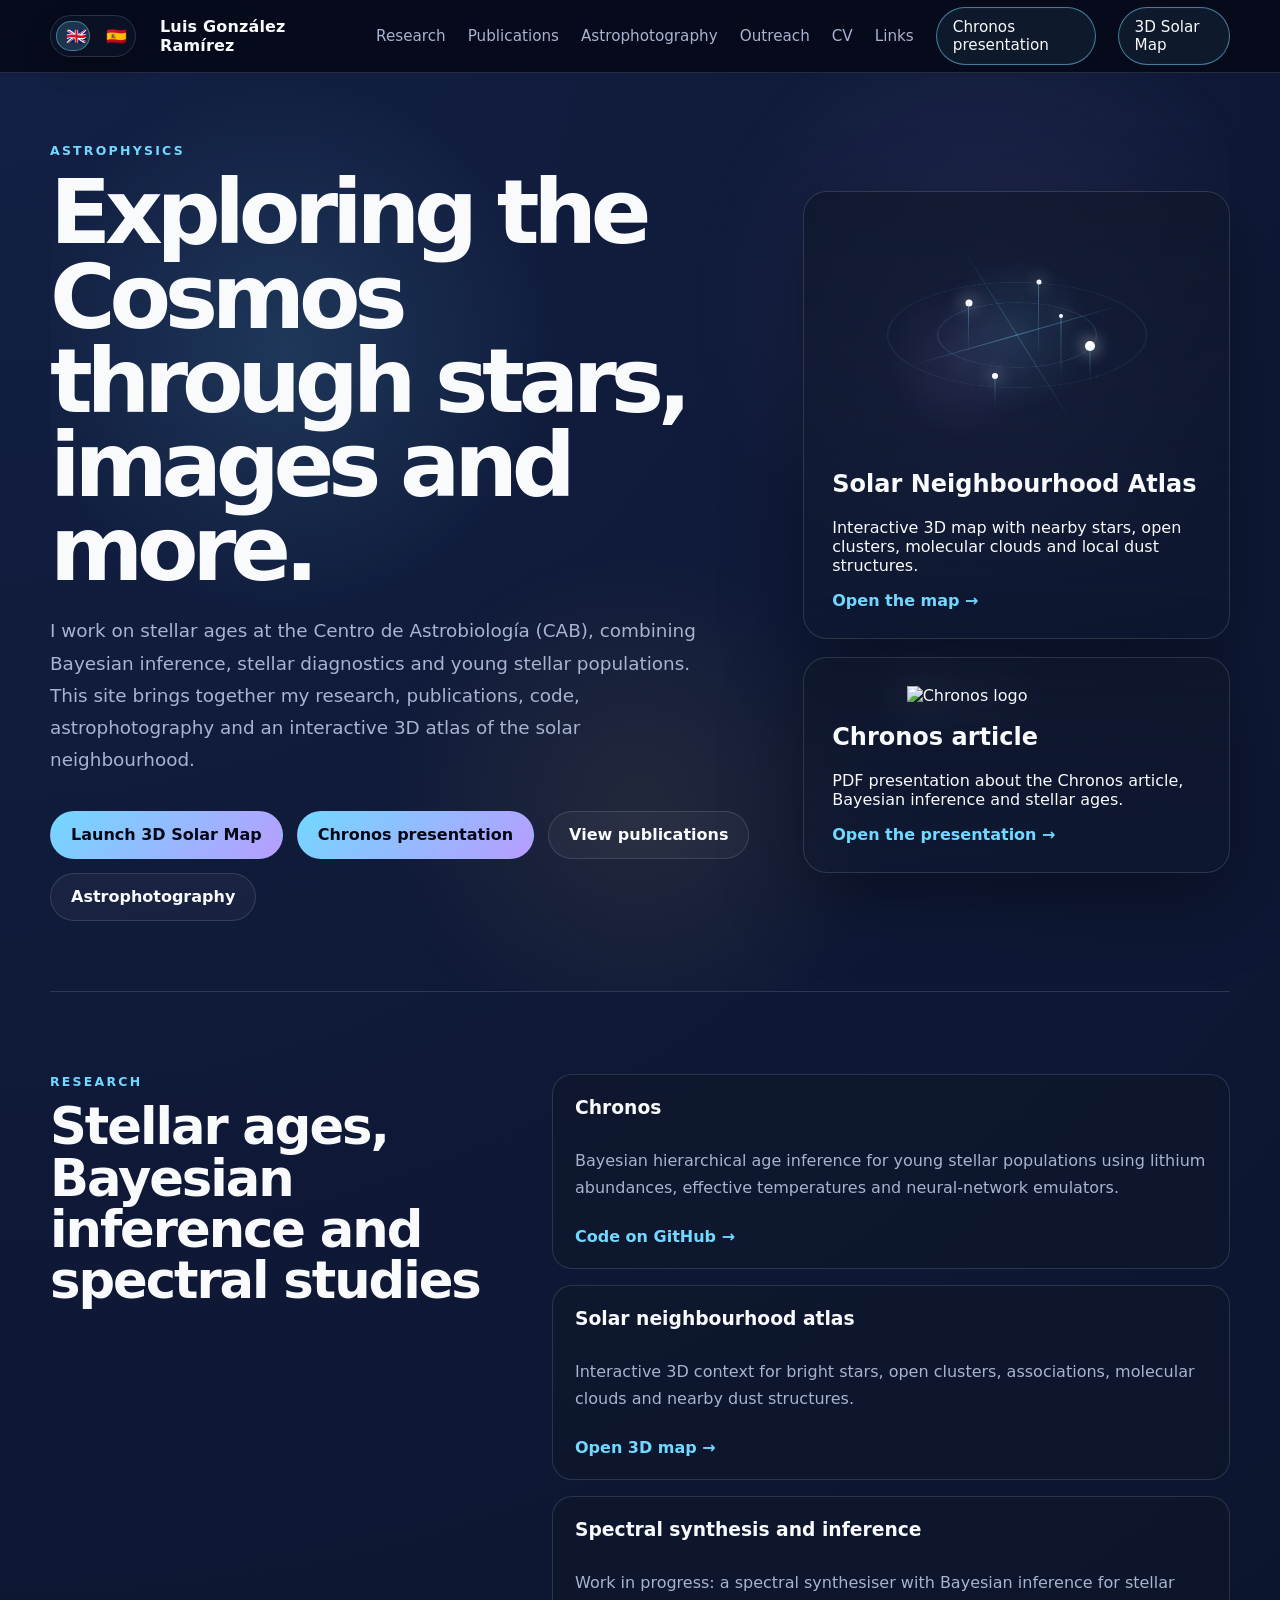
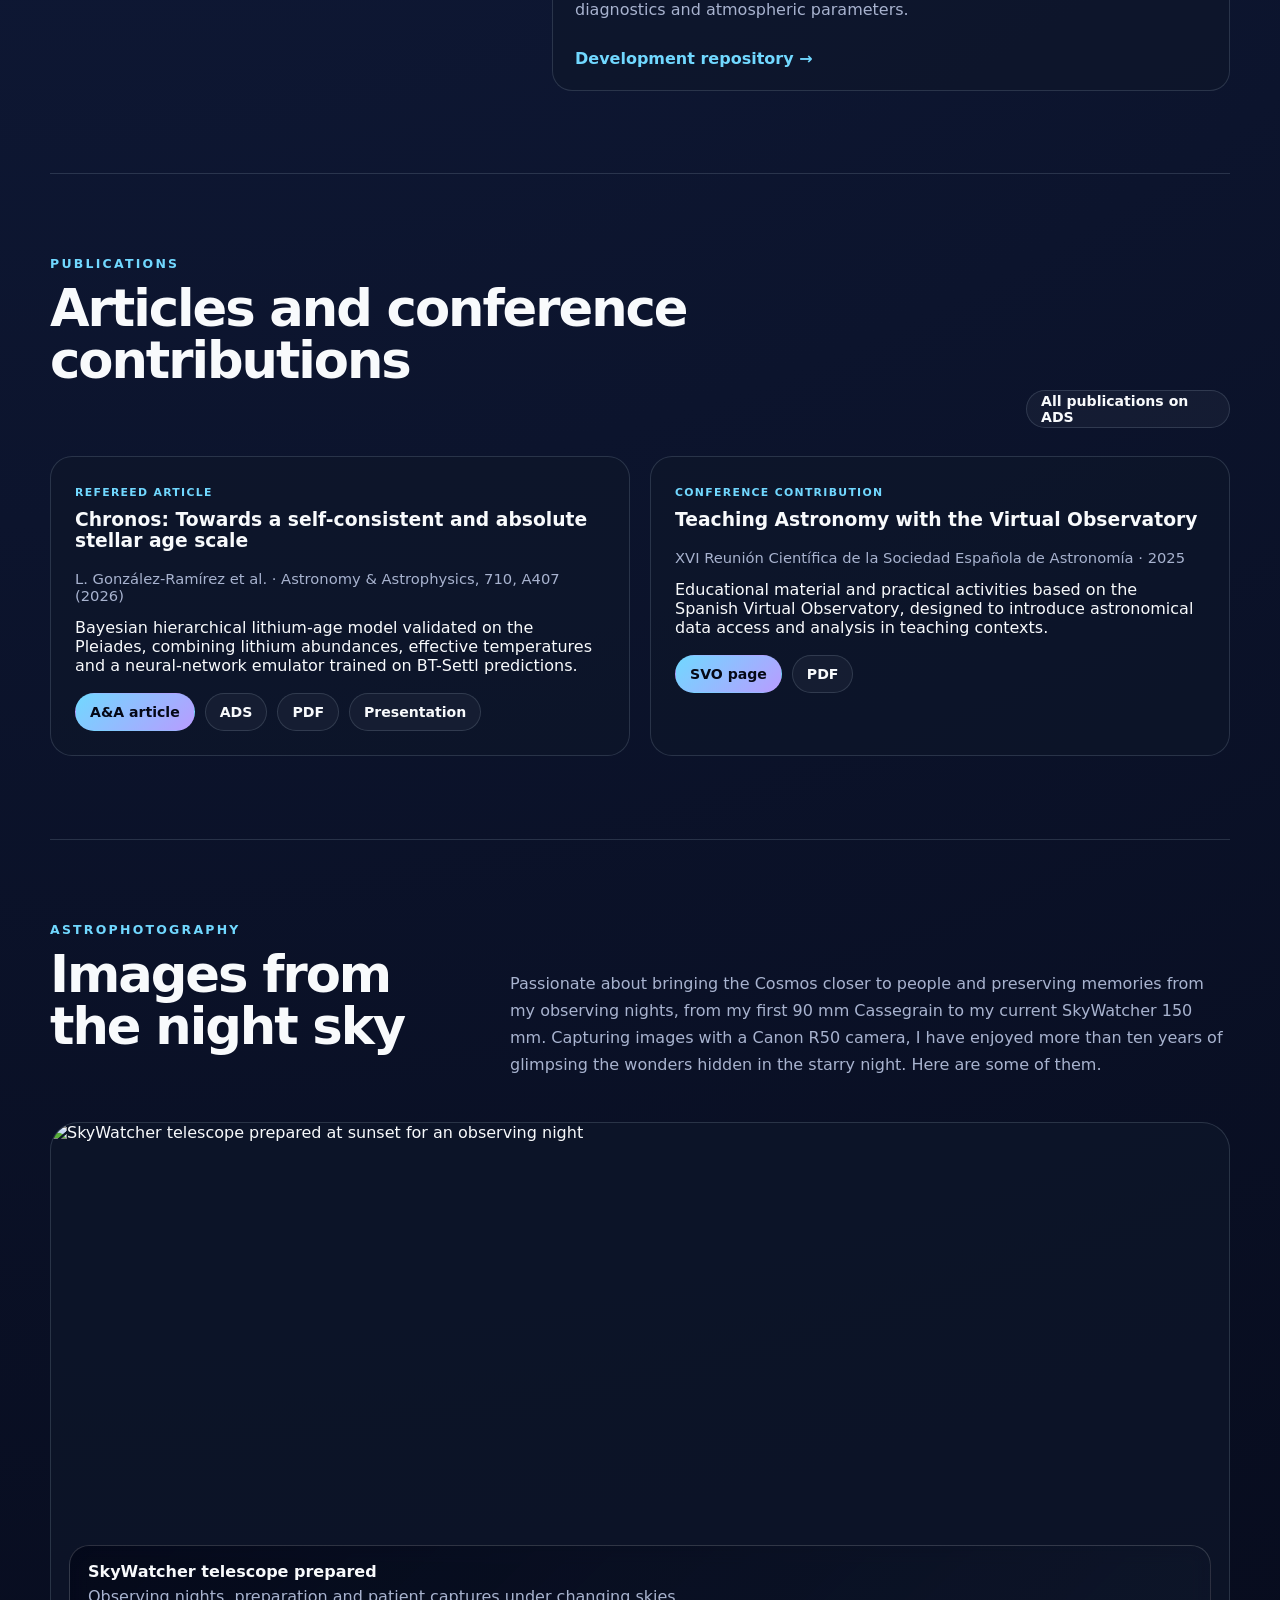
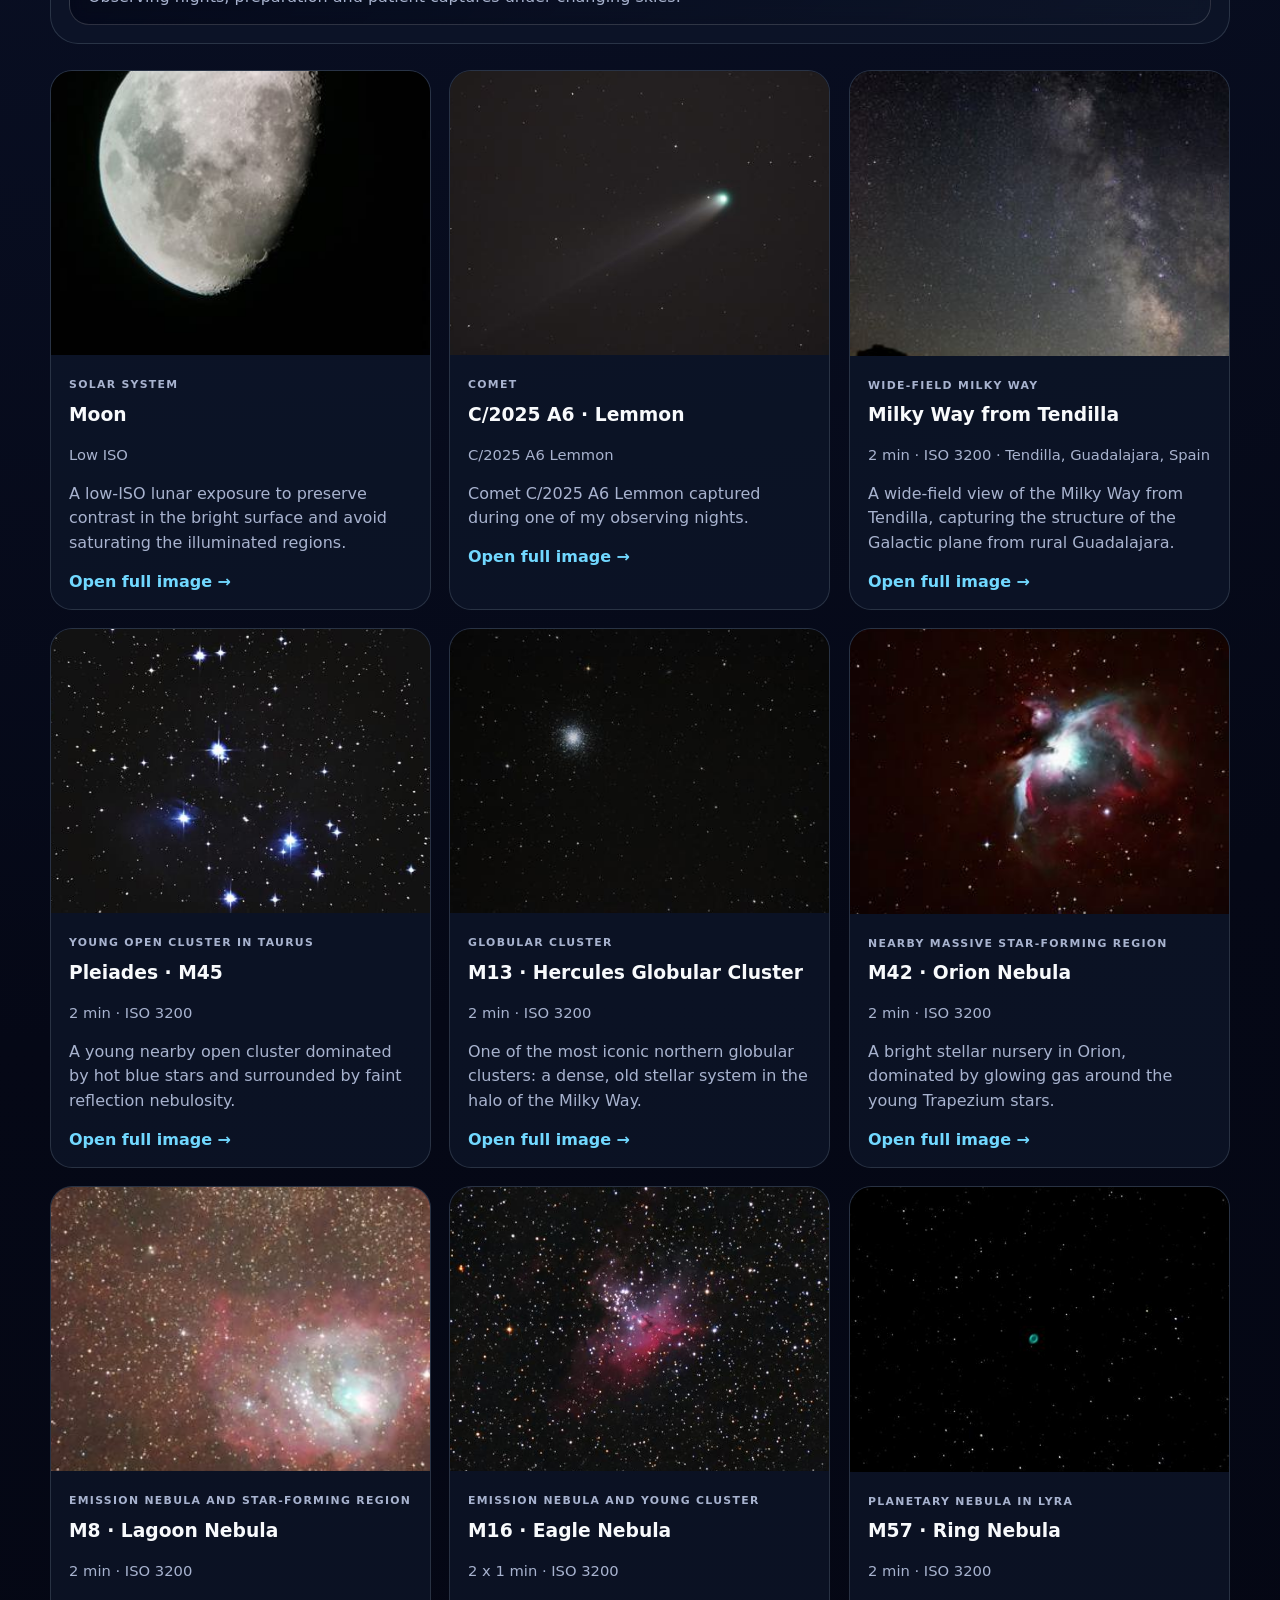
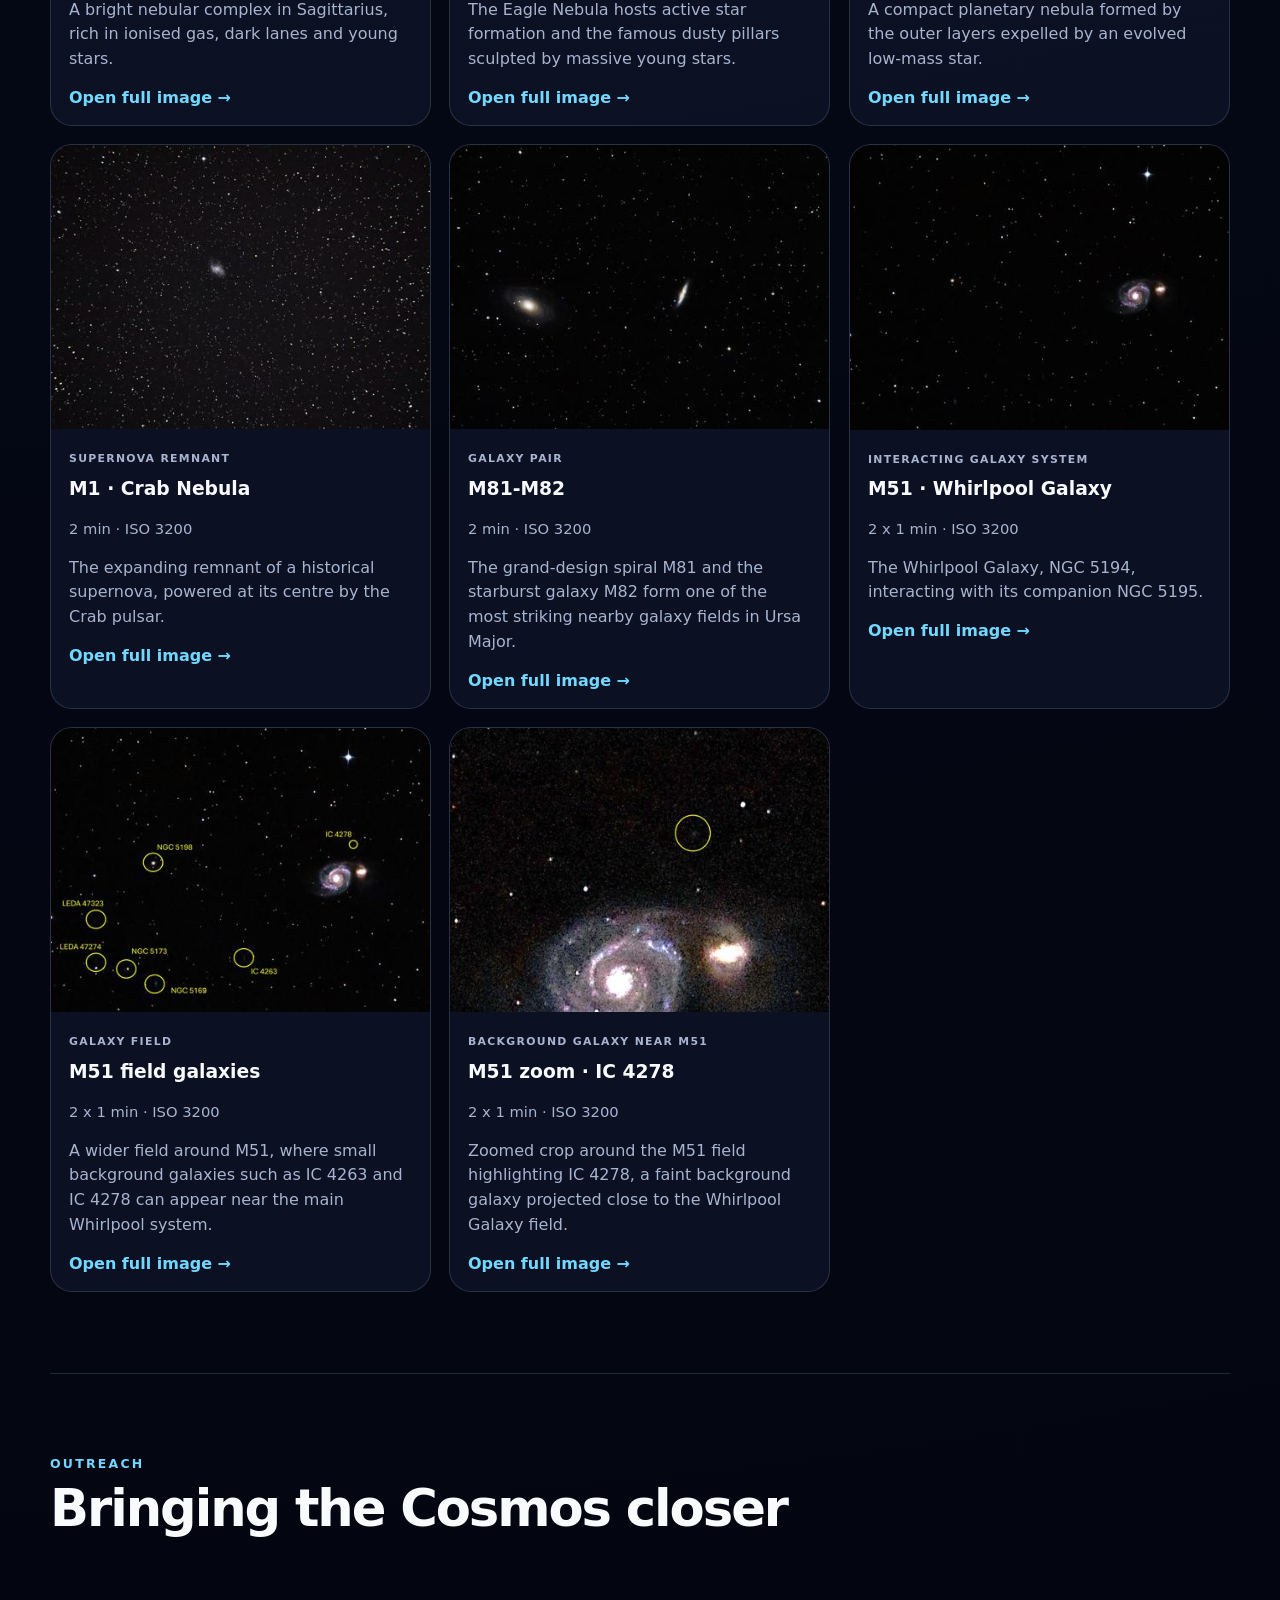
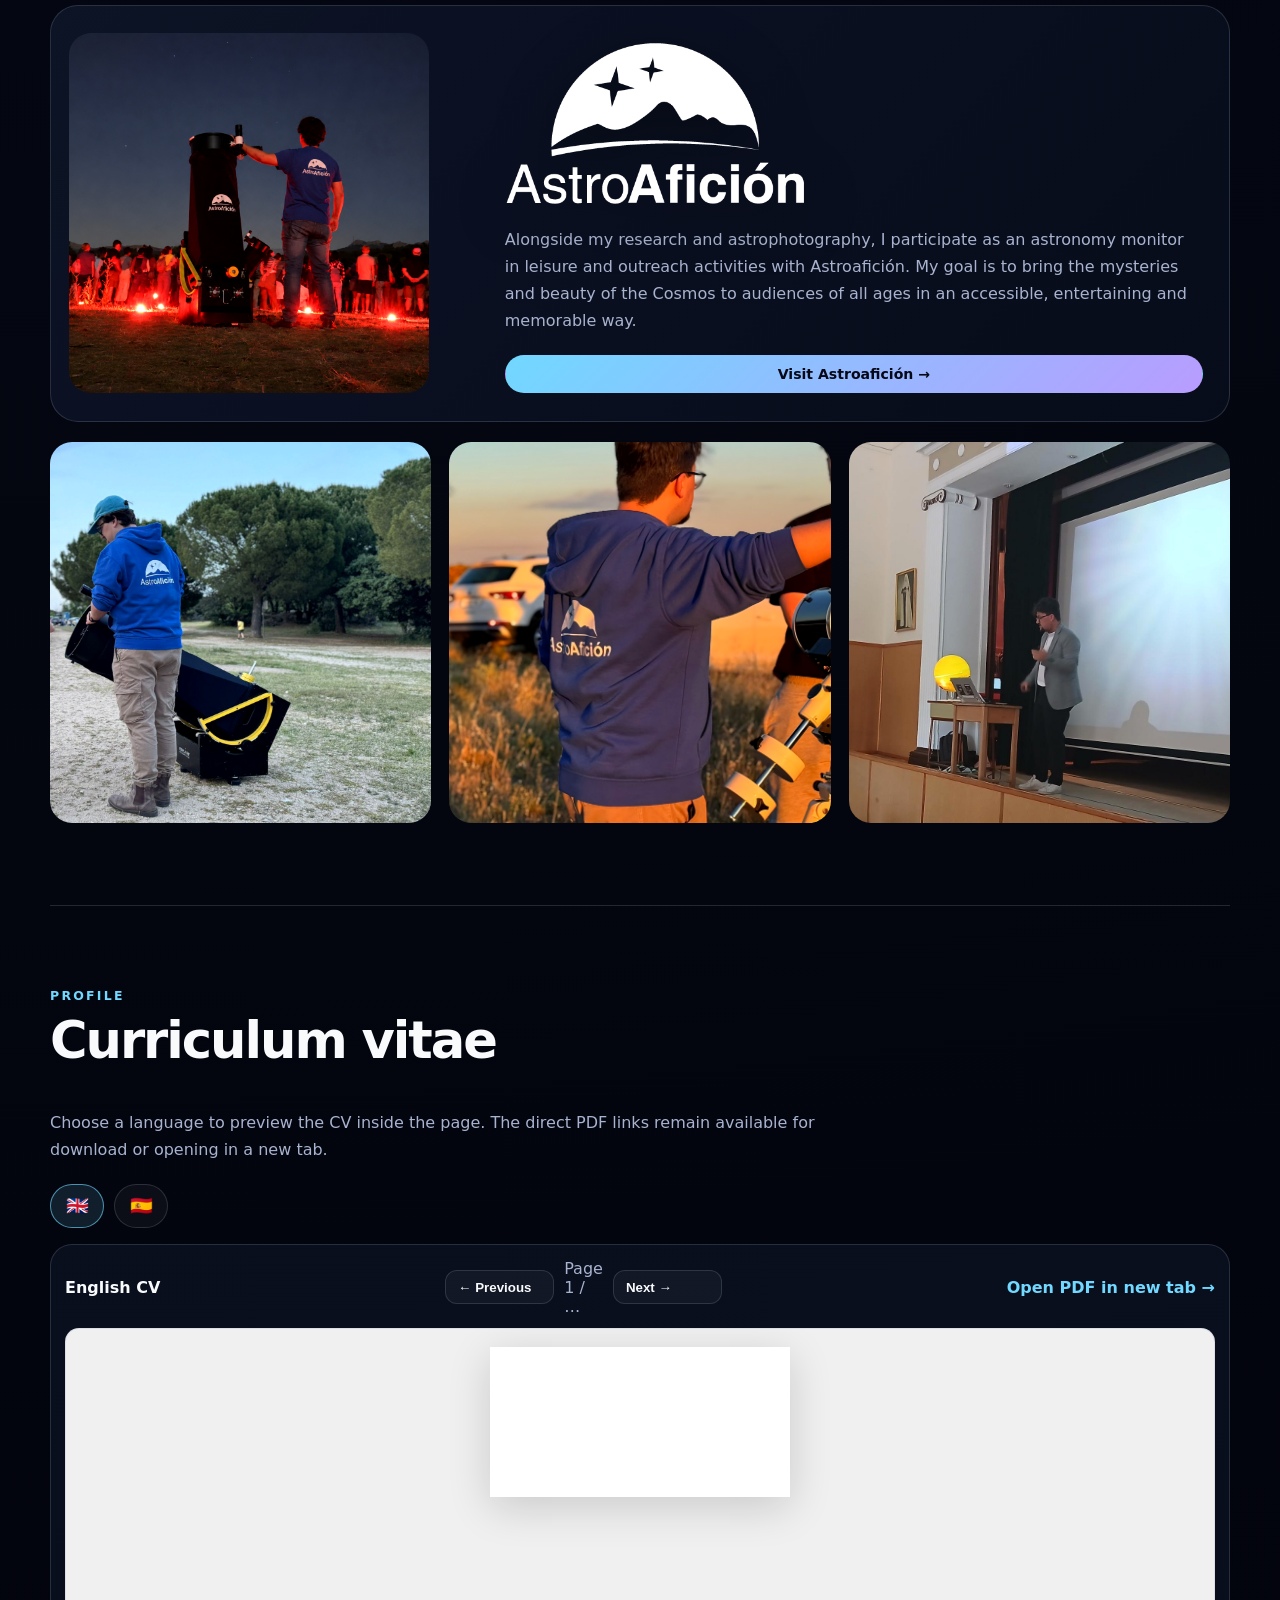
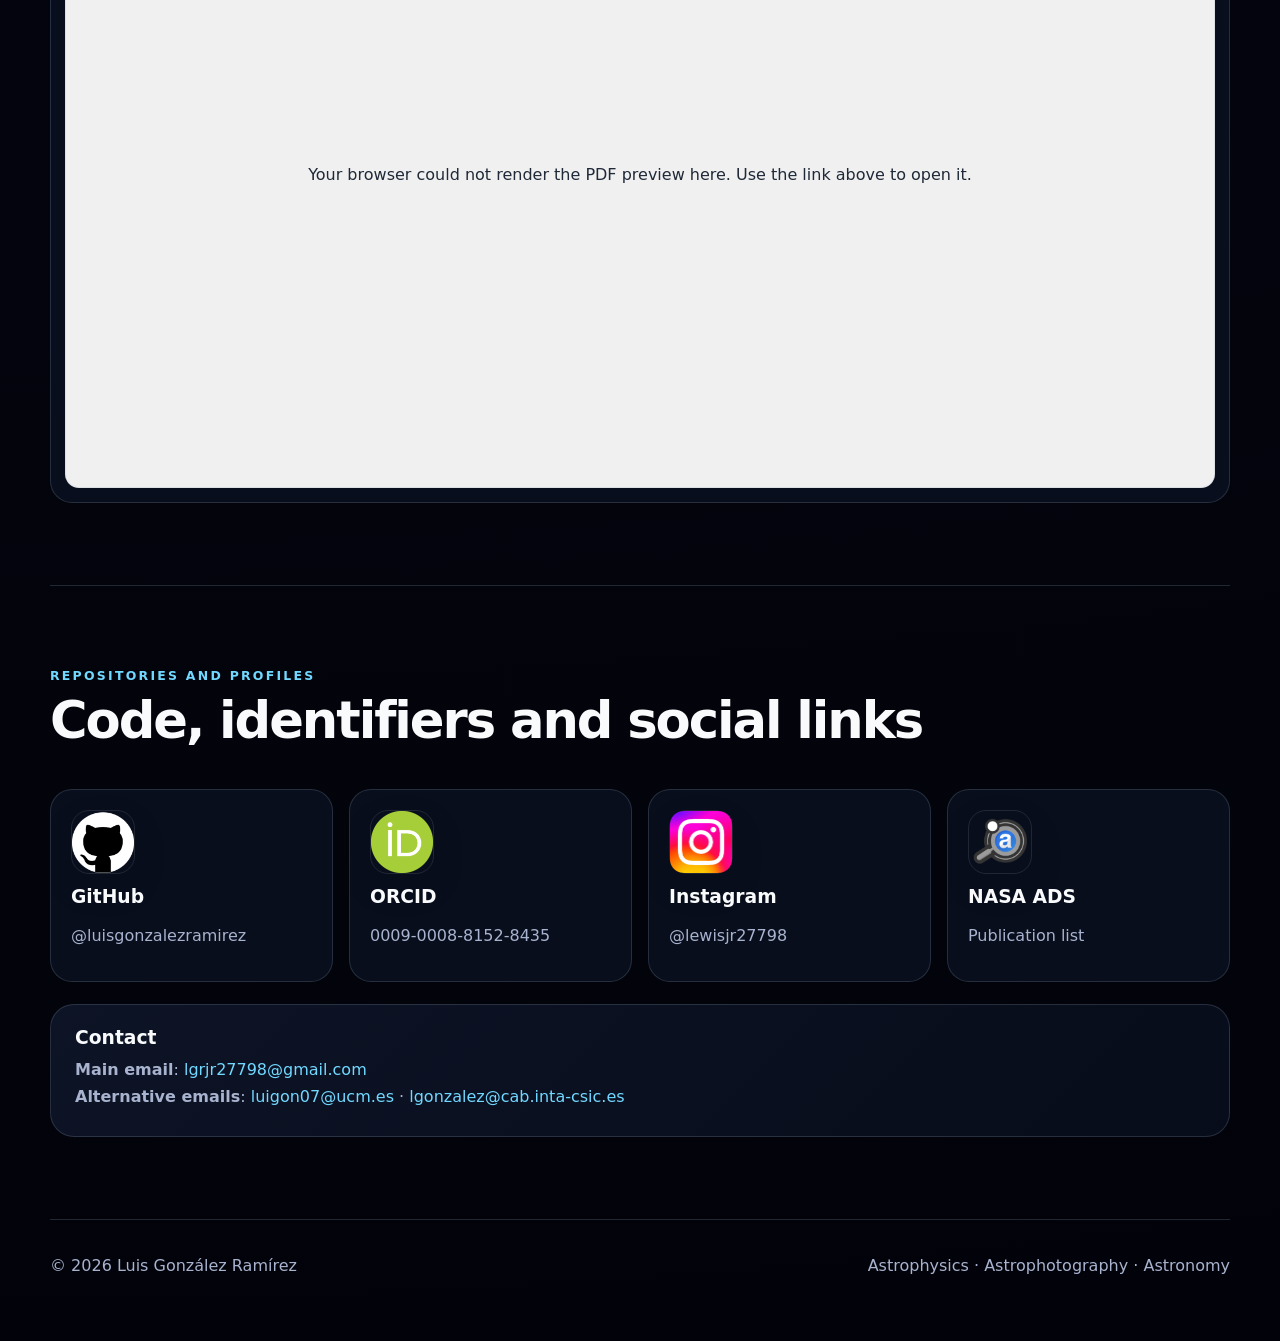
==== commit a0dd71b7: "Release v1.2 bilingual website" ====
--- a/index.html
+++ b/index.html
@@ -6,11 +6,14 @@
 <meta content="width=device-width, initial-scale=1.0" name="viewport"/>
 <title>Luis González Ramírez | Astrophysics</title>
 <meta content="Astrophysics, stellar ages, Bayesian inference, spectral studies, astrophotography and an interactive 3D map of the solar neighbourhood." name="description"/>
-<link href="assets/css/styles.css" rel="stylesheet"/>
+<link href="assets/css/styles.css?v=1.2" rel="stylesheet"/>
 </head>
 <body class="home-page">
 <header class="site-header">
-<nav class="navbar"><div aria-label="Language selector" class="language-switcher"><button aria-pressed="true" class="lang-button active" data-lang="en" type="button">EN</button><button aria-pressed="false" class="lang-button" data-lang="es" type="button">ES</button></div>
+<nav class="navbar"><div aria-label="Language selector" class="language-switcher">
+<button aria-label="English" aria-pressed="true" class="lang-button active" data-lang="en" title="English" type="button">🇬🇧</button>
+<button aria-label="Español" aria-pressed="false" class="lang-button" data-lang="es" title="Español" type="button">🇪🇸</button>
+</div>
 <a aria-label="Home" class="brand" href="index.html">
 <span>Luis González Ramírez</span>
 </a>
@@ -167,8 +170,8 @@
 <h2>Curriculum vitae</h2>
 <p class="section-intro" data-i18n="choose-a-language-to-preview-the-cv-inside-th">Choose a language to preview the CV inside the page. The direct PDF links remain available for download or opening in a new tab.</p>
 <div aria-label="CV language selector" class="cv-selector" role="tablist">
-<button class="cv-tab active" data-cv="assets/pdf/CV_Luis_Gonzalez_Ramirez_EN.pdf" data-label="English CV" type="button">🇬🇧 English</button>
-<button class="cv-tab" data-cv="assets/pdf/CV_Luis_Gonzalez_Ramirez_ES.pdf" data-label="Spanish CV" type="button">🇪🇸 Español</button>
+<button class="cv-tab active" data-cv="assets/pdf/CV_Luis_Gonzalez_Ramirez_EN.pdf" data-label="English CV" data-label-es="CV en inglés" type="button">🇬🇧</button>
+<button class="cv-tab" data-cv="assets/pdf/CV_Luis_Gonzalez_Ramirez_ES.pdf" data-label="Spanish CV" data-label-es="CV en español" type="button">🇪🇸</button>
 </div>
 <div class="cv-viewer-card">
 <div class="cv-viewer-toolbar">
@@ -485,9 +488,17 @@
   "footer-tagline": {
     "en": "Astrophysics · Astrophotography · Astronomy",
     "es": "Astrofísica · Astrofotografía · Astronomía"
+  },
+  "__title": {
+    "en": "Luis González Ramírez | Astrophysics",
+    "es": "Luis González Ramírez | Astrofísica"
+  },
+  "__description": {
+    "en": "Astrophysics, stellar ages, Bayesian inference, spectral studies, astrophotography and an interactive 3D map of the solar neighbourhood.",
+    "es": "Astrofísica, edades estelares, inferencia bayesiana, estudios espectrales, astrofotografía y un mapa 3D interactivo del entorno solar."
   }
 }</script><script src="https://cdnjs.cloudflare.com/ajax/libs/pdf.js/3.11.174/pdf.min.js"></script>
-<script src="assets/js/gallery.js"></script>
-<script src="assets/js/main.js"></script>
+<script src="assets/js/gallery.js?v=1.2"></script>
+<script src="assets/js/main.js?v=1.2"></script>
 </body>
 </html>
--- a/assets/css/styles.css
+++ b/assets/css/styles.css
@@ -1264,7 +1264,7 @@
 .section-visual-card {
   position: relative;
   overflow: hidden;
-  border: 1px solid var(--border);
+  border: 1px solid var(--line);
   border-radius: 28px;
   background: rgba(15, 23, 42, 0.72);
   box-shadow: var(--shadow);
@@ -1302,7 +1302,7 @@
   gap: 26px;
   align-items: center;
   padding: 18px;
-  border: 1px solid var(--border);
+  border: 1px solid var(--line);
   border-radius: 28px;
   background: linear-gradient(135deg, rgba(15, 23, 42, 0.82), rgba(8, 13, 28, 0.92));
   box-shadow: var(--shadow);
@@ -1399,9 +1399,50 @@
 
 
 /* v1.1 language selector and contact card ------------------------------- */
-.language-switcher{display:inline-flex;align-items:center;gap:4px;padding:4px;border:1px solid var(--border);border-radius:999px;background:rgba(15,23,42,.68);backdrop-filter:blur(12px);box-shadow:0 12px 28px rgba(0,0,0,.20)}
+.language-switcher{display:inline-flex;align-items:center;gap:4px;padding:4px;border:1px solid var(--line);border-radius:999px;background:rgba(15,23,42,.68);backdrop-filter:blur(12px);box-shadow:0 12px 28px rgba(0,0,0,.20)}
 .lang-button{border:0;border-radius:999px;padding:6px 10px;color:var(--muted);background:transparent;font:inherit;font-size:.78rem;font-weight:800;letter-spacing:.06em;cursor:pointer}
 .lang-button.active{color:#06111f;background:var(--accent)}
-.contact-card{margin-top:22px;padding:22px 24px;border:1px solid var(--border);border-radius:24px;background:linear-gradient(135deg,rgba(15,23,42,.86),rgba(8,13,28,.94));box-shadow:var(--shadow)}
+.contact-card{margin-top:22px;padding:22px 24px;border:1px solid var(--line);border-radius:24px;background:linear-gradient(135deg,rgba(15,23,42,.86),rgba(8,13,28,.94));box-shadow:var(--shadow)}
 .contact-card h3{margin:0 0 12px}.contact-card p{margin:8px 0;color:var(--muted)}.contact-card a{color:var(--accent);text-decoration:none}.contact-card a:hover{text-decoration:underline}
 @media(max-width:760px){.language-switcher{order:-2}}
+
+
+/* v1.2 bilingual flag controls ---------------------------------------- */
+.language-switcher {
+  flex: 0 0 auto;
+  display: inline-flex;
+  align-items: center;
+  gap: 6px;
+  padding: 5px;
+  border: 1px solid var(--line);
+  border-radius: 999px;
+  background: rgba(15, 23, 42, 0.72);
+  backdrop-filter: blur(12px);
+  box-shadow: 0 12px 28px rgba(0,0,0,.20);
+}
+.lang-button {
+  display: inline-grid;
+  place-items: center;
+  width: 34px;
+  height: 30px;
+  border: 0;
+  border-radius: 999px;
+  color: var(--muted);
+  background: transparent;
+  font: inherit;
+  font-size: 1.05rem;
+  line-height: 1;
+  cursor: pointer;
+}
+.lang-button.active {
+  background: rgba(113,216,255,.18);
+  box-shadow: inset 0 0 0 1px rgba(113,216,255,.45);
+}
+.cv-selector .cv-tab {
+  min-width: 54px;
+  font-size: 1.15rem;
+}
+.navbar .language-switcher + .brand { margin-left: 0; }
+@media(max-width:760px){
+  .language-switcher{order:-3}
+}
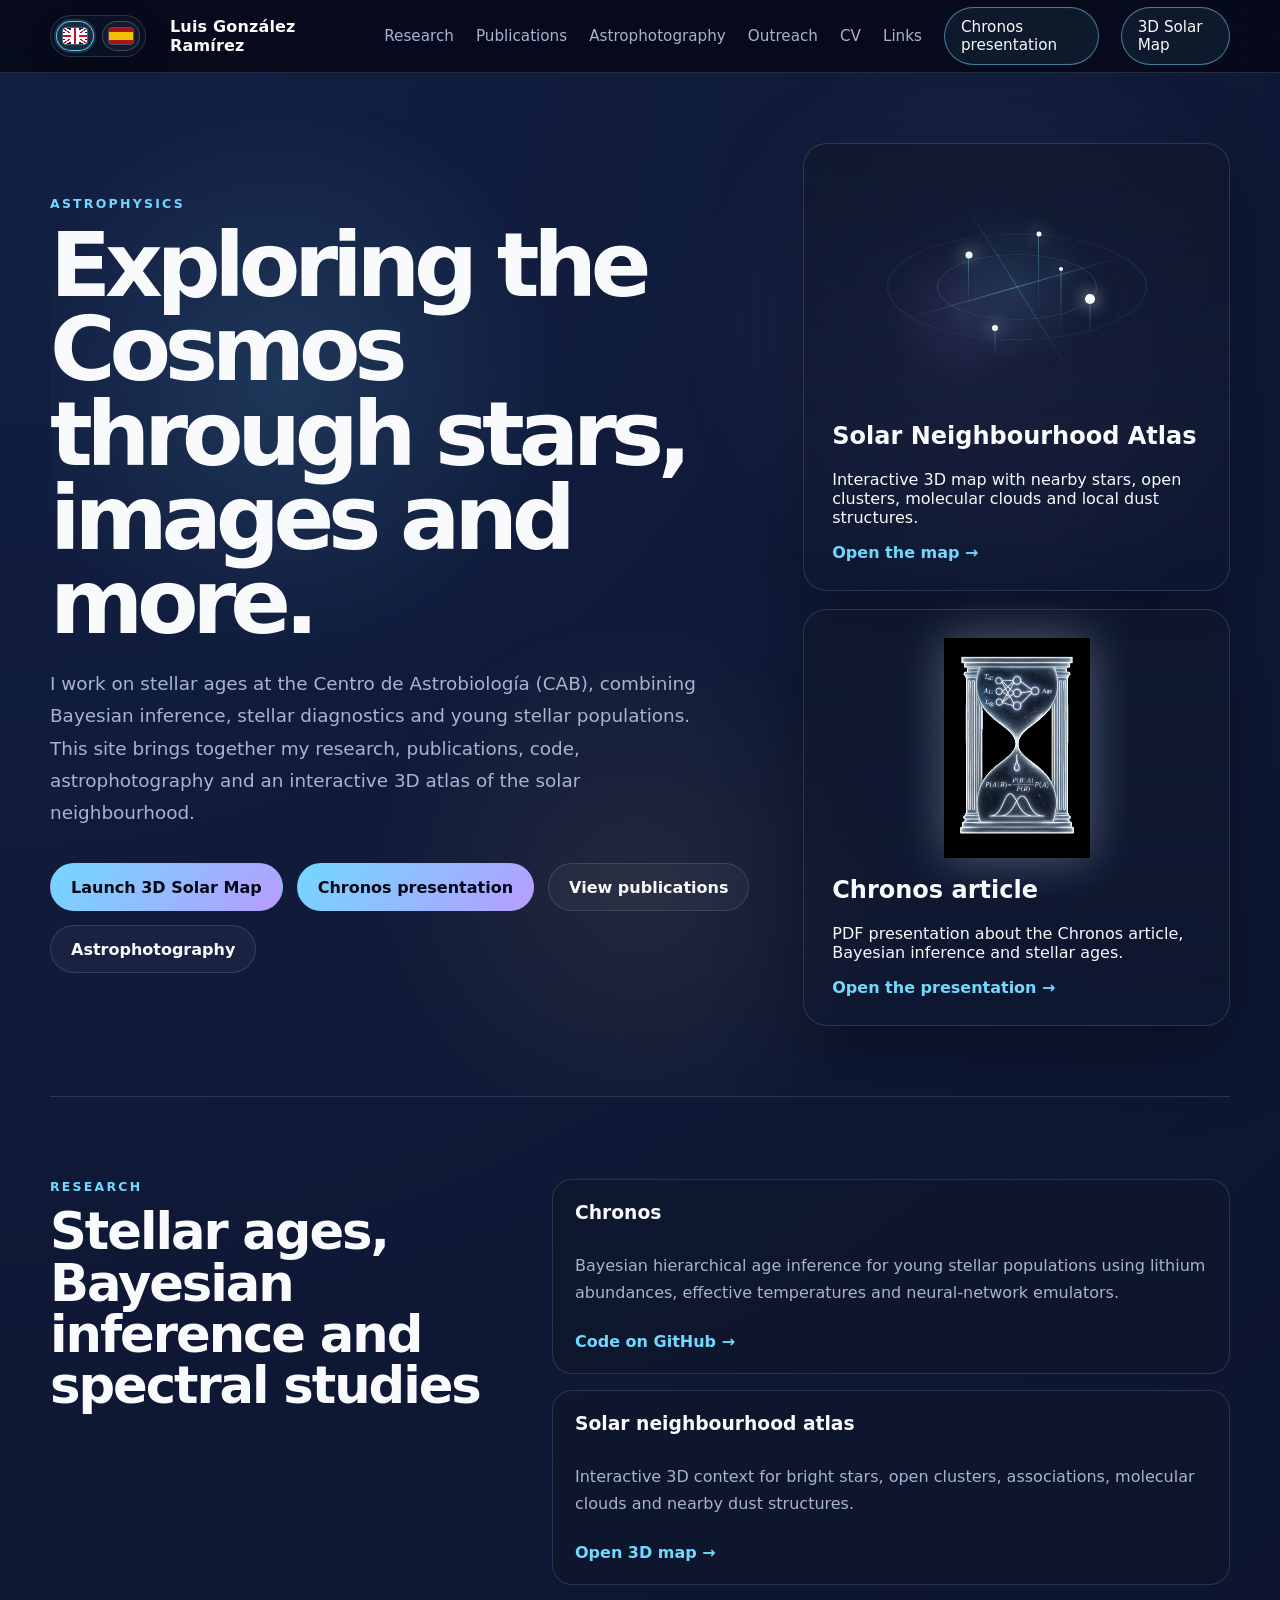
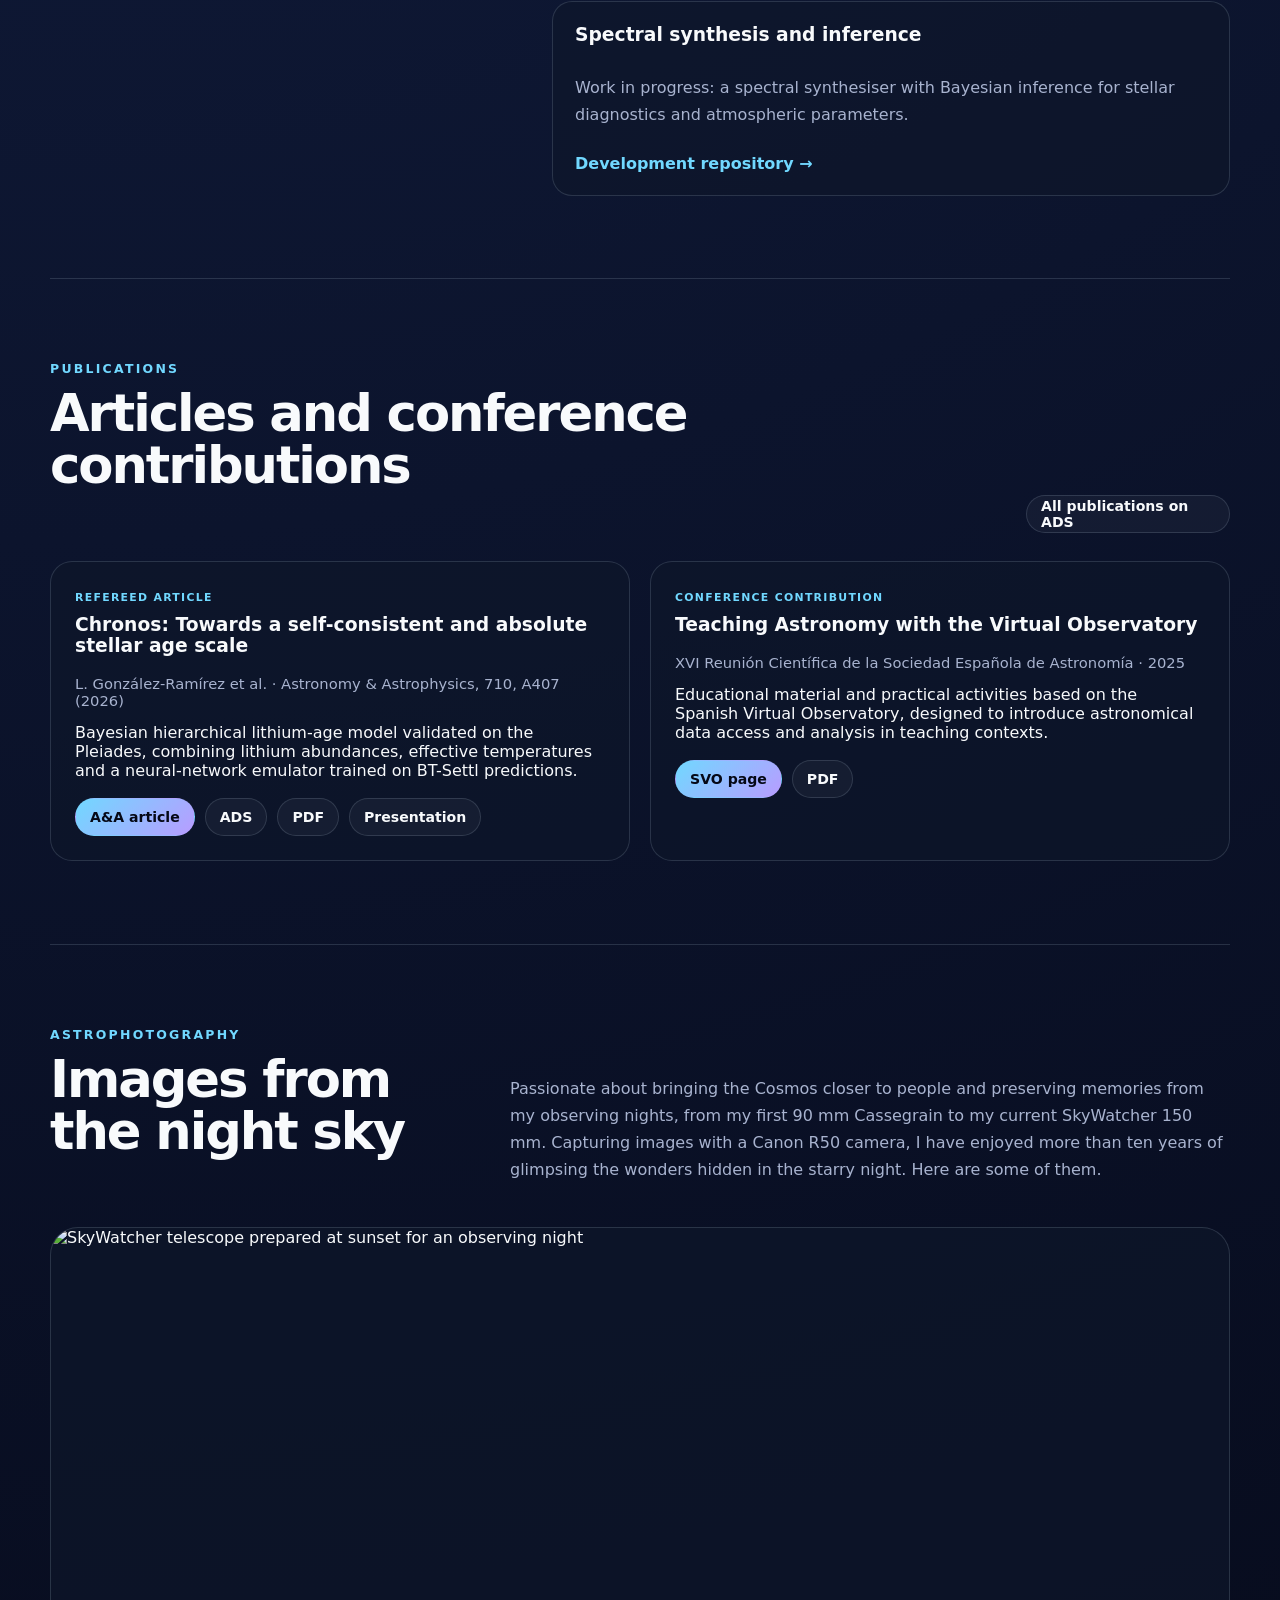
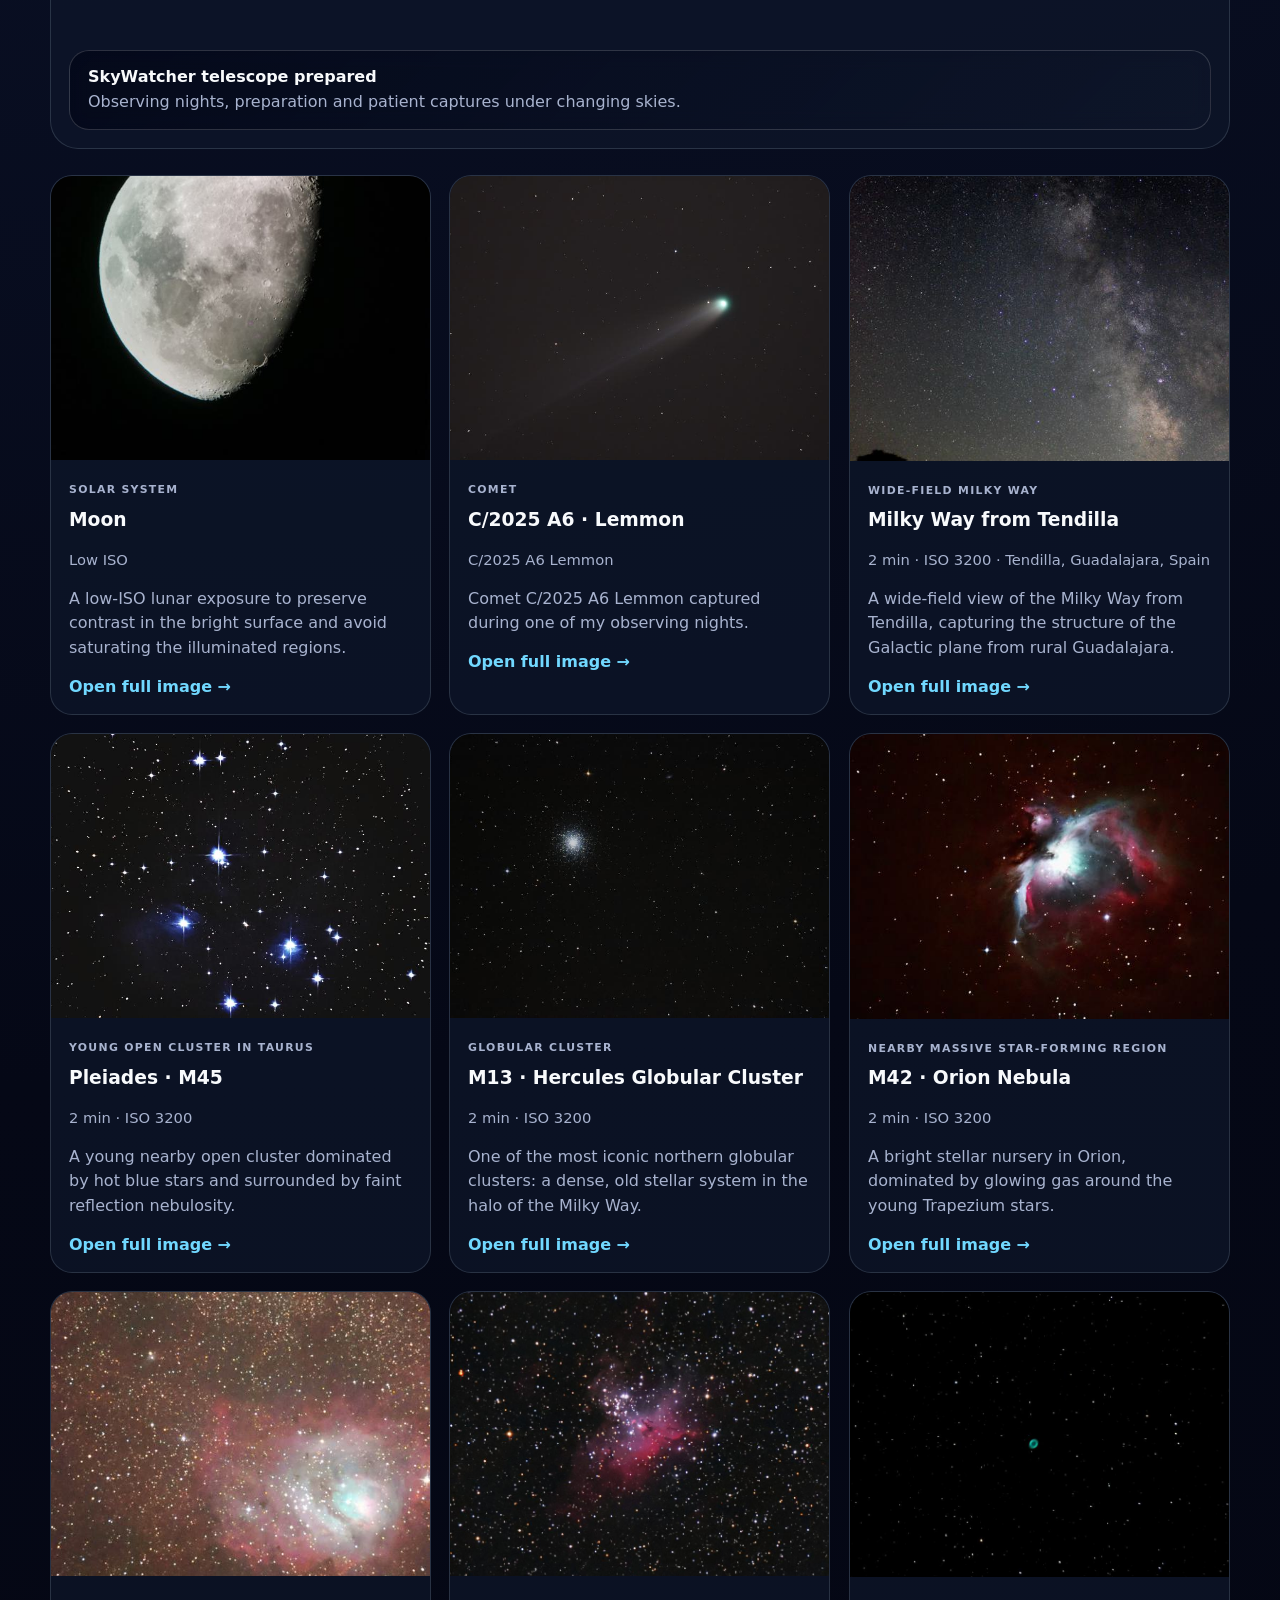
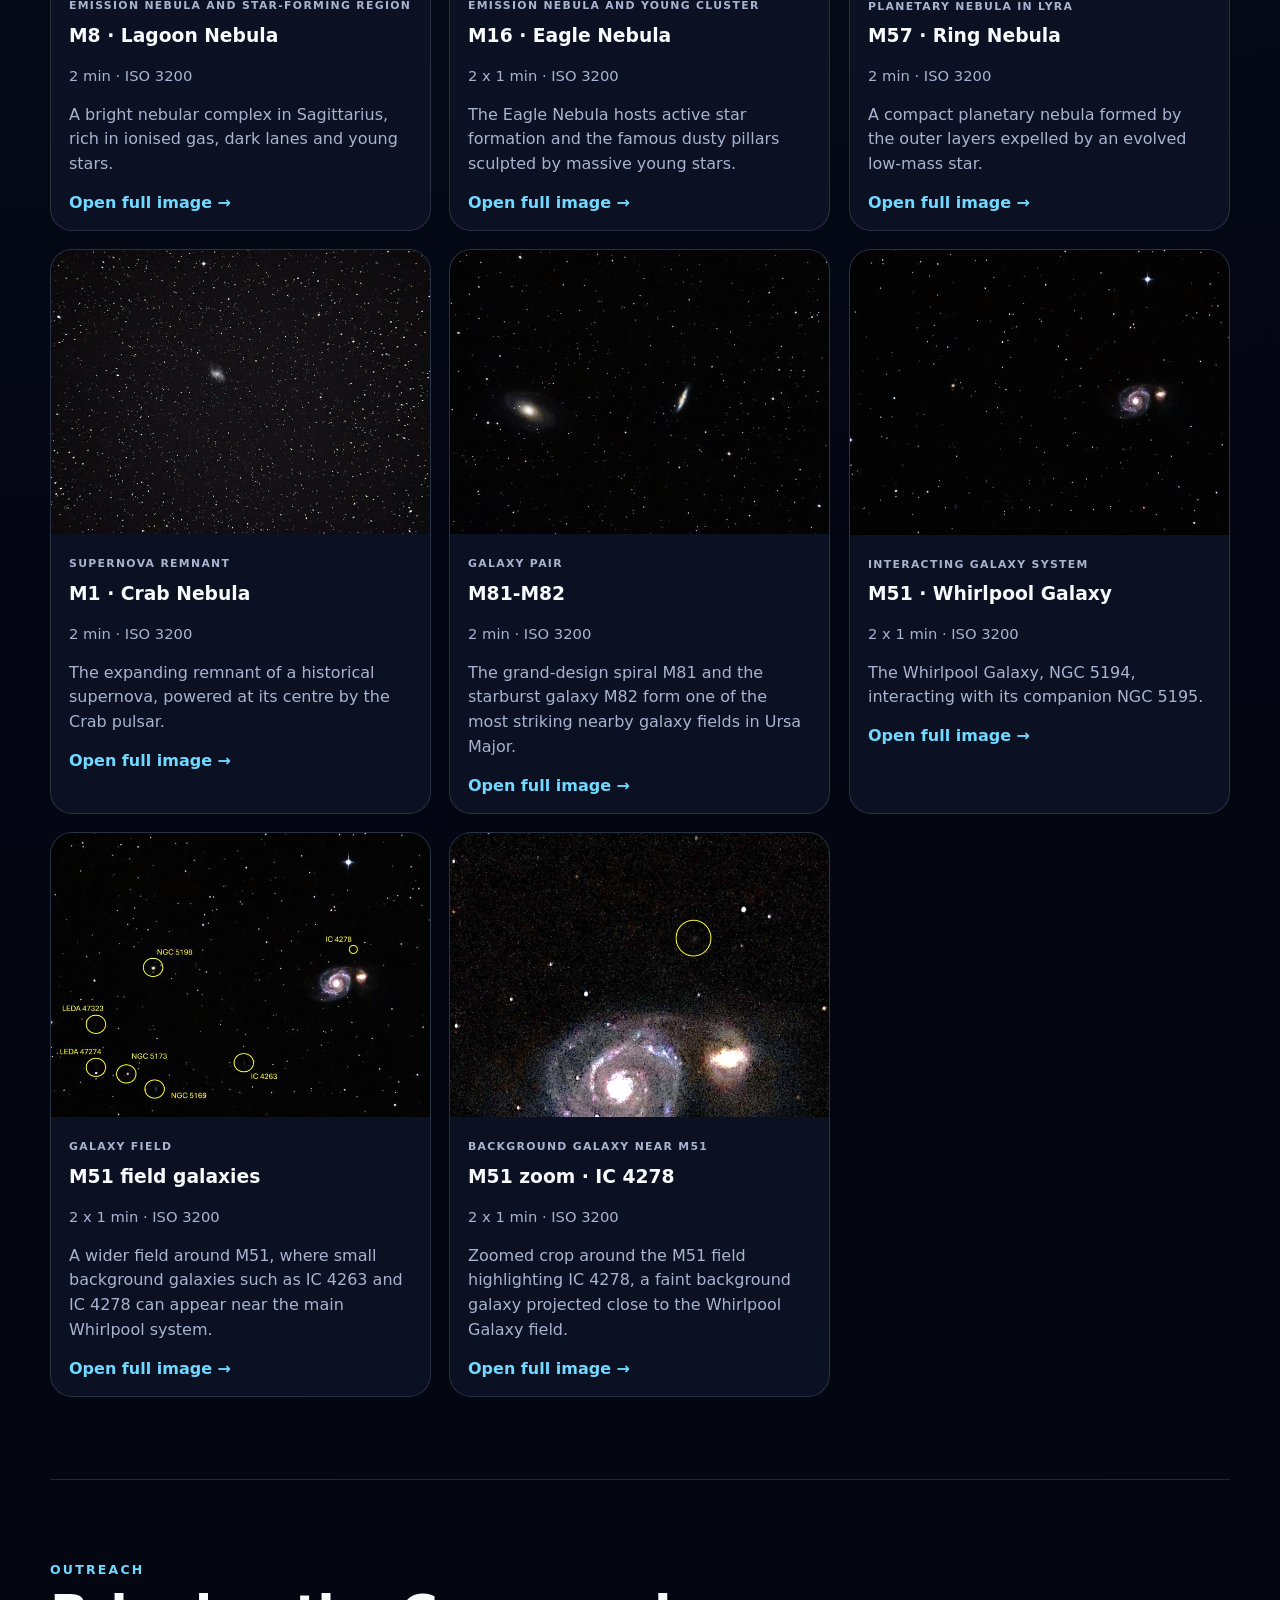
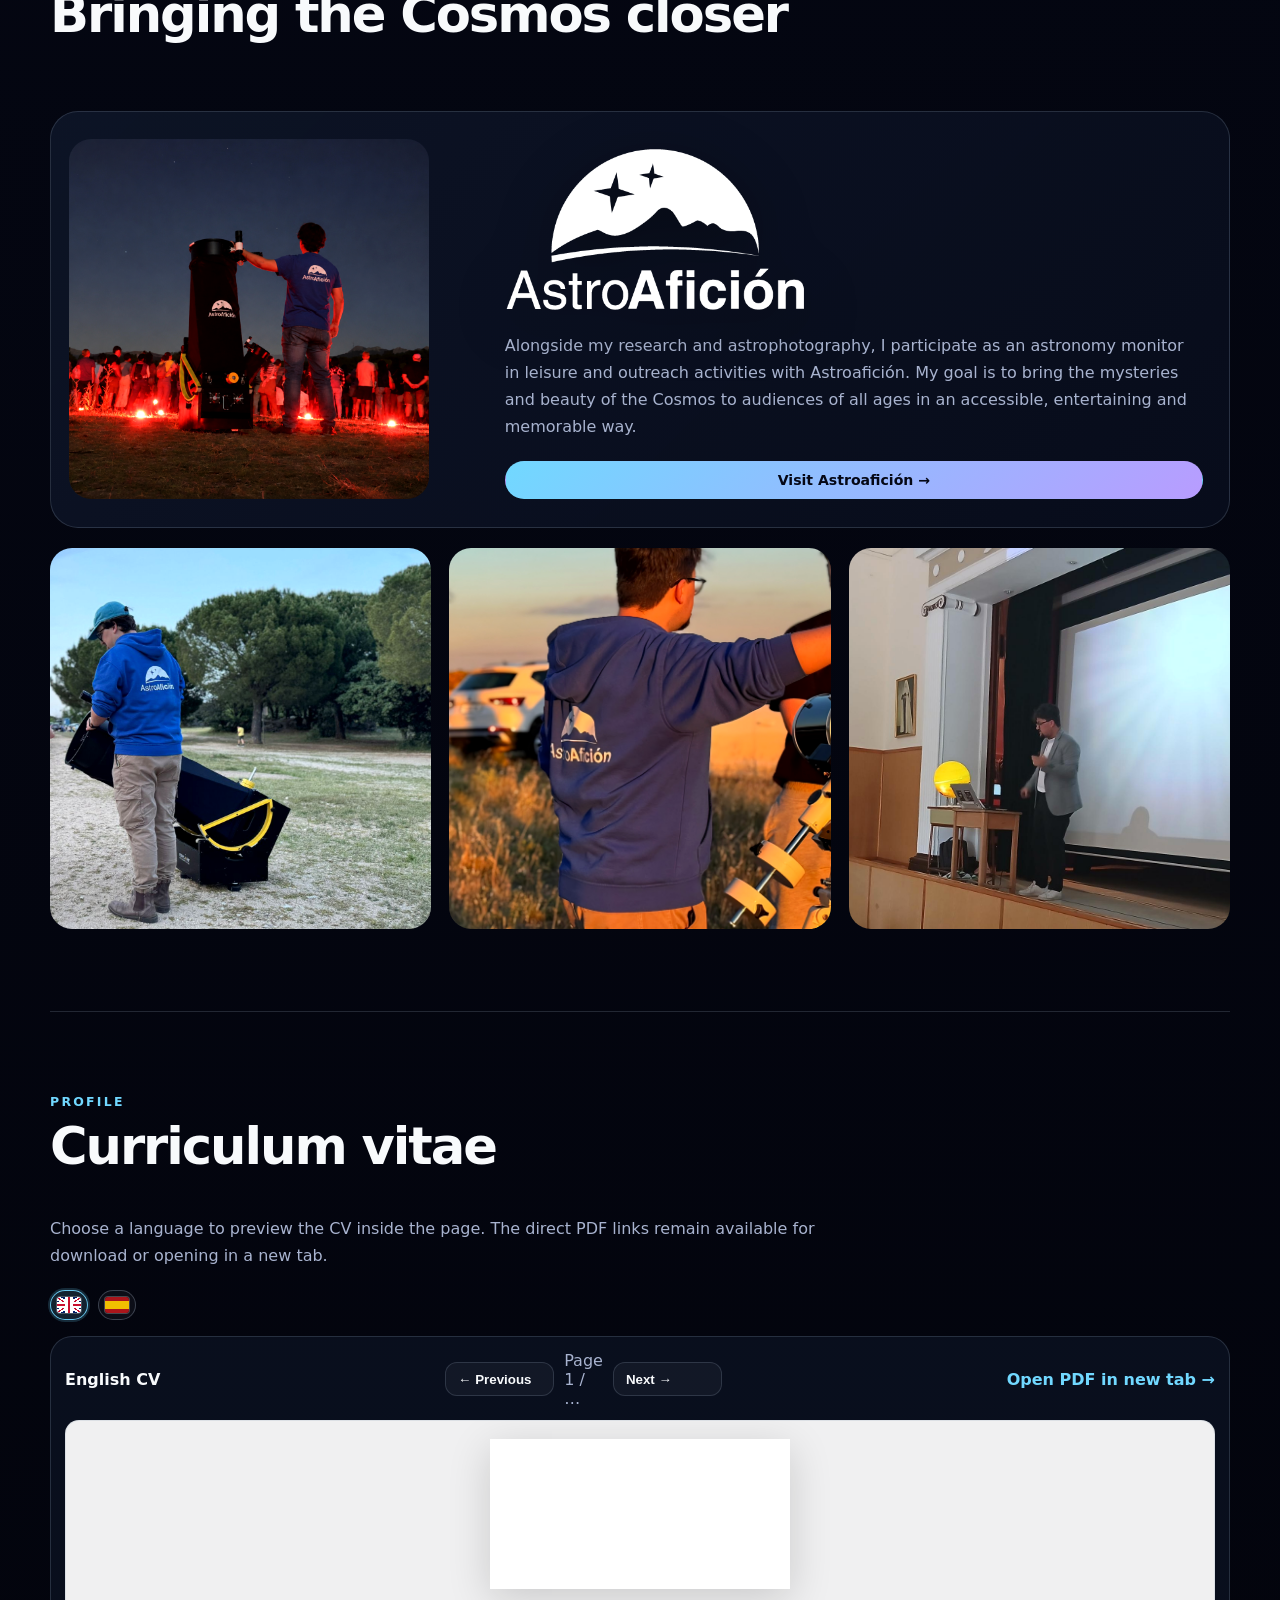
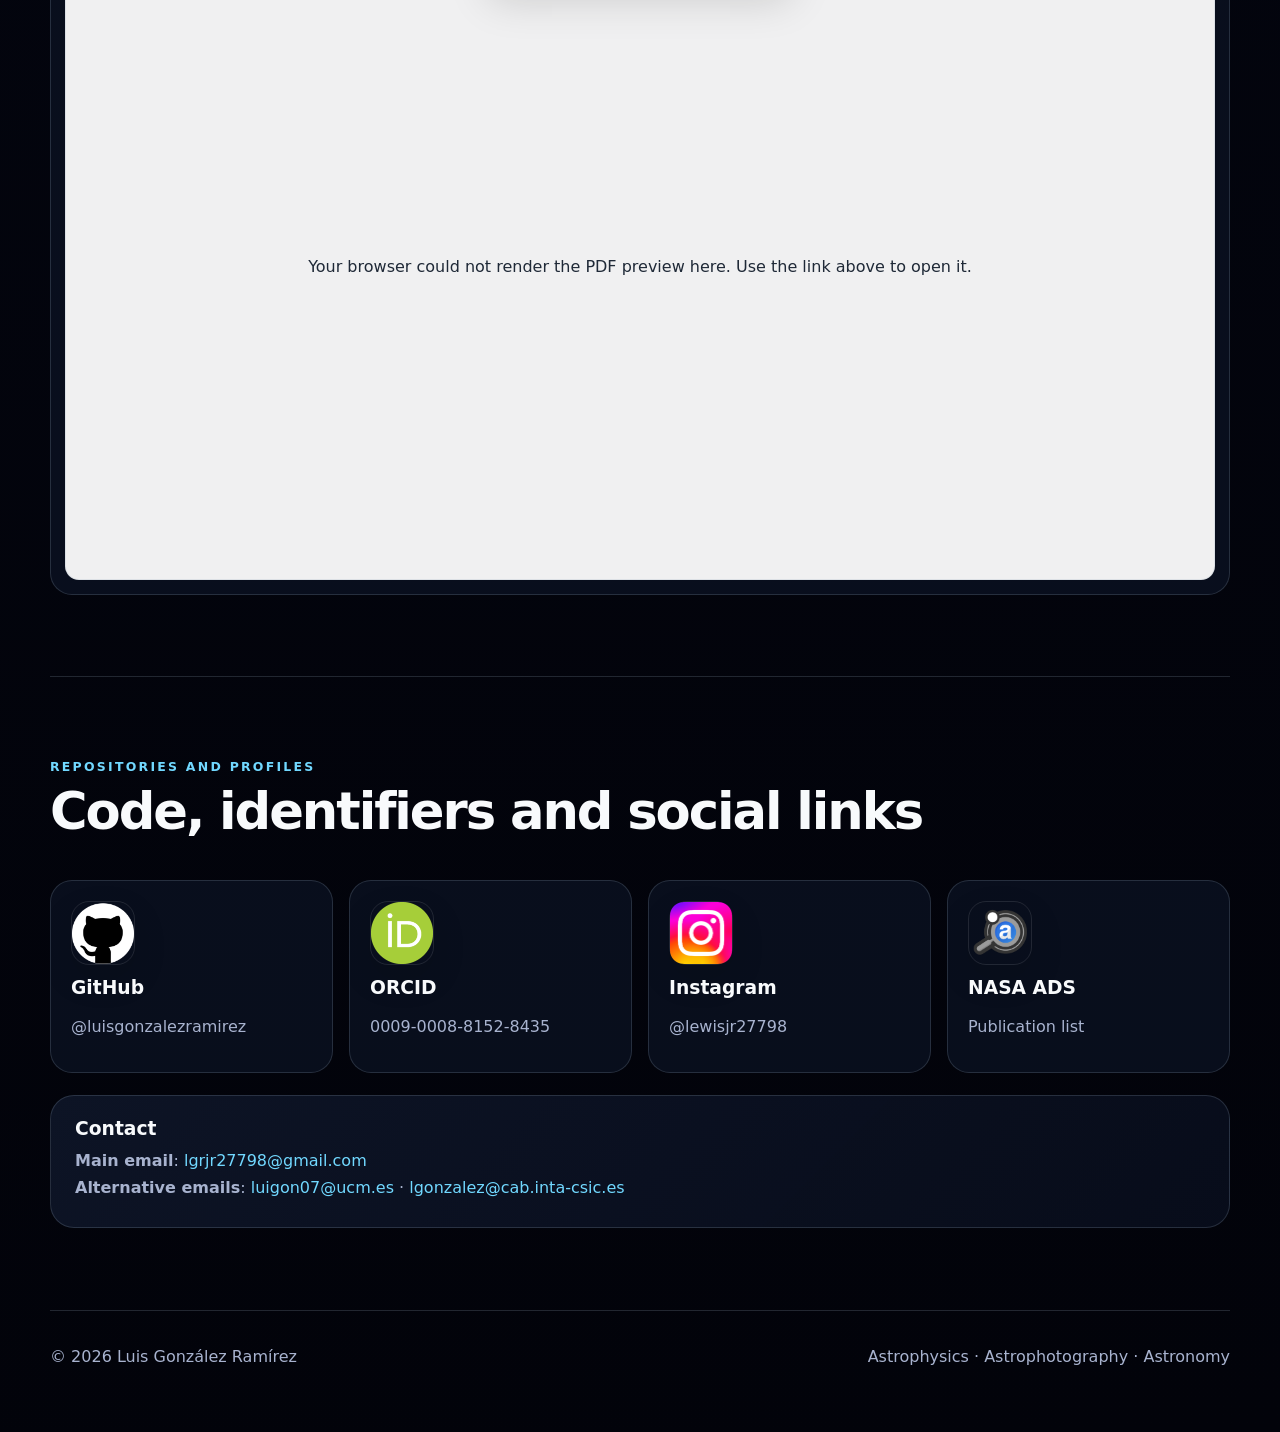
==== commit 4cfc43ff: "Fix Chronos logo path" ====
--- a/index.html
+++ b/index.html
@@ -6,13 +6,13 @@
 <meta content="width=device-width, initial-scale=1.0" name="viewport"/>
 <title>Luis González Ramírez | Astrophysics</title>
 <meta content="Astrophysics, stellar ages, Bayesian inference, spectral studies, astrophotography and an interactive 3D map of the solar neighbourhood." name="description"/>
-<link href="assets/css/styles.css?v=1.2" rel="stylesheet"/>
+<link href="assets/css/styles.css?v=1.2.1" rel="stylesheet"/>
 </head>
 <body class="home-page">
 <header class="site-header">
 <nav class="navbar"><div aria-label="Language selector" class="language-switcher">
-<button aria-label="English" aria-pressed="true" class="lang-button active" data-lang="en" title="English" type="button">🇬🇧</button>
-<button aria-label="Español" aria-pressed="false" class="lang-button" data-lang="es" title="Español" type="button">🇪🇸</button>
+<button aria-label="English" aria-pressed="true" class="lang-button flag-button active" data-lang="en" title="English" type="button"><span class="flag flag-en" aria-hidden="true"></span></button>
+<button aria-label="Español" aria-pressed="false" class="lang-button flag-button" data-lang="es" title="Español" type="button"><span class="flag flag-es" aria-hidden="true"></span></button>
 </div>
 <a aria-label="Home" class="brand" href="index.html">
 <span>Luis González Ramírez</span>
@@ -64,7 +64,7 @@
 <a class="text-link" data-i18n="open-the-map" href="map.html">Open the map →</a>
 </article>
 <article class="hero-card compact-hero-card chronos-card">
-<img alt="Chronos logo" class="chronos-logo" loading="lazy" src="assets/img/logo.png"/>
+<img alt="Chronos logo" class="chronos-logo" loading="lazy" src="assets/img/logo.jpg"/>
 <h2 data-i18n="chronos-article">Chronos article</h2>
 <p data-i18n="pdf-presentation-about-the-chronos-article-ba">PDF presentation about the Chronos article, Bayesian inference and stellar ages.</p>
 <a class="text-link" data-i18n="open-the-presentation" href="talk_chronos.html">Open the presentation →</a>
@@ -170,8 +170,8 @@
 <h2>Curriculum vitae</h2>
 <p class="section-intro" data-i18n="choose-a-language-to-preview-the-cv-inside-th">Choose a language to preview the CV inside the page. The direct PDF links remain available for download or opening in a new tab.</p>
 <div aria-label="CV language selector" class="cv-selector" role="tablist">
-<button class="cv-tab active" data-cv="assets/pdf/CV_Luis_Gonzalez_Ramirez_EN.pdf" data-label="English CV" data-label-es="CV en inglés" type="button">🇬🇧</button>
-<button class="cv-tab" data-cv="assets/pdf/CV_Luis_Gonzalez_Ramirez_ES.pdf" data-label="Spanish CV" data-label-es="CV en español" type="button">🇪🇸</button>
+<button class="cv-tab flag-button active" data-cv="assets/pdf/CV_Luis_Gonzalez_Ramirez_EN.pdf" data-label="English CV" data-label-es="CV en inglés" type="button"><span class="flag flag-en" aria-hidden="true"></span></button>
+<button class="cv-tab flag-button" data-cv="assets/pdf/CV_Luis_Gonzalez_Ramirez_ES.pdf" data-label="Spanish CV" data-label-es="CV en español" type="button"><span class="flag flag-es" aria-hidden="true"></span></button>
 </div>
 <div class="cv-viewer-card">
 <div class="cv-viewer-toolbar">
@@ -498,7 +498,7 @@
     "es": "Astrofísica, edades estelares, inferencia bayesiana, estudios espectrales, astrofotografía y un mapa 3D interactivo del entorno solar."
   }
 }</script><script src="https://cdnjs.cloudflare.com/ajax/libs/pdf.js/3.11.174/pdf.min.js"></script>
-<script src="assets/js/gallery.js?v=1.2"></script>
-<script src="assets/js/main.js?v=1.2"></script>
+<script src="assets/js/gallery.js?v=1.2.1"></script>
+<script src="assets/js/main.js?v=1.2.1"></script>
 </body>
 </html>
--- a/assets/css/styles.css
+++ b/assets/css/styles.css
@@ -1446,3 +1446,77 @@
 @media(max-width:760px){
   .language-switcher{order:-3}
 }
+
+
+/* v1.2.1 CSS-drawn language flags: no emoji/font dependency ------------- */
+.language-switcher {
+  flex: 0 0 auto;
+  display: inline-flex;
+  align-items: center;
+  gap: 8px;
+  padding: 5px;
+  border: 1px solid var(--line);
+  border-radius: 999px;
+  background: rgba(15, 23, 42, 0.72);
+  backdrop-filter: blur(12px);
+  box-shadow: 0 12px 28px rgba(0,0,0,.20);
+}
+.lang-button.flag-button,
+.cv-selector .cv-tab.flag-button {
+  width: 38px;
+  height: 30px;
+  min-width: 38px;
+  min-height: 30px;
+  padding: 0;
+  border-radius: 999px;
+  border: 1px solid rgba(148, 163, 184, 0.35);
+  background: rgba(255,255,255,0.04);
+  display: inline-grid;
+  place-items: center;
+  cursor: pointer;
+  line-height: 1;
+  font-size: 0;
+}
+.lang-button.flag-button.active,
+.lang-button.flag-button[aria-pressed="true"],
+.cv-selector .cv-tab.flag-button.active {
+  border-color: rgba(113, 216, 255, 0.9);
+  background: rgba(113,216,255,.14);
+  box-shadow: 0 0 0 2px rgba(113, 216, 255, 0.18);
+}
+.flag {
+  display: block;
+  width: 24px;
+  height: 16px;
+  border-radius: 3px;
+  overflow: hidden;
+  box-shadow: 0 0 0 1px rgba(255,255,255,0.24);
+}
+.flag-es {
+  background: linear-gradient(
+    to bottom,
+    #aa151b 0 25%,
+    #f1bf00 25% 75%,
+    #aa151b 75% 100%
+  );
+}
+.flag-en {
+  position: relative;
+  background: #012169;
+}
+.flag-en::before {
+  content: "";
+  position: absolute;
+  inset: 0;
+  background:
+    linear-gradient(32deg, transparent 41%, #fff 41% 48%, #c8102e 48% 52%, #fff 52% 59%, transparent 59%),
+    linear-gradient(-32deg, transparent 41%, #fff 41% 48%, #c8102e 48% 52%, #fff 52% 59%, transparent 59%);
+}
+.flag-en::after {
+  content: "";
+  position: absolute;
+  inset: 0;
+  background:
+    linear-gradient(to right, transparent 34%, #fff 34% 44%, #c8102e 44% 56%, #fff 56% 66%, transparent 66%),
+    linear-gradient(to bottom, transparent 29%, #fff 29% 41%, #c8102e 41% 59%, #fff 59% 71%, transparent 71%);
+}
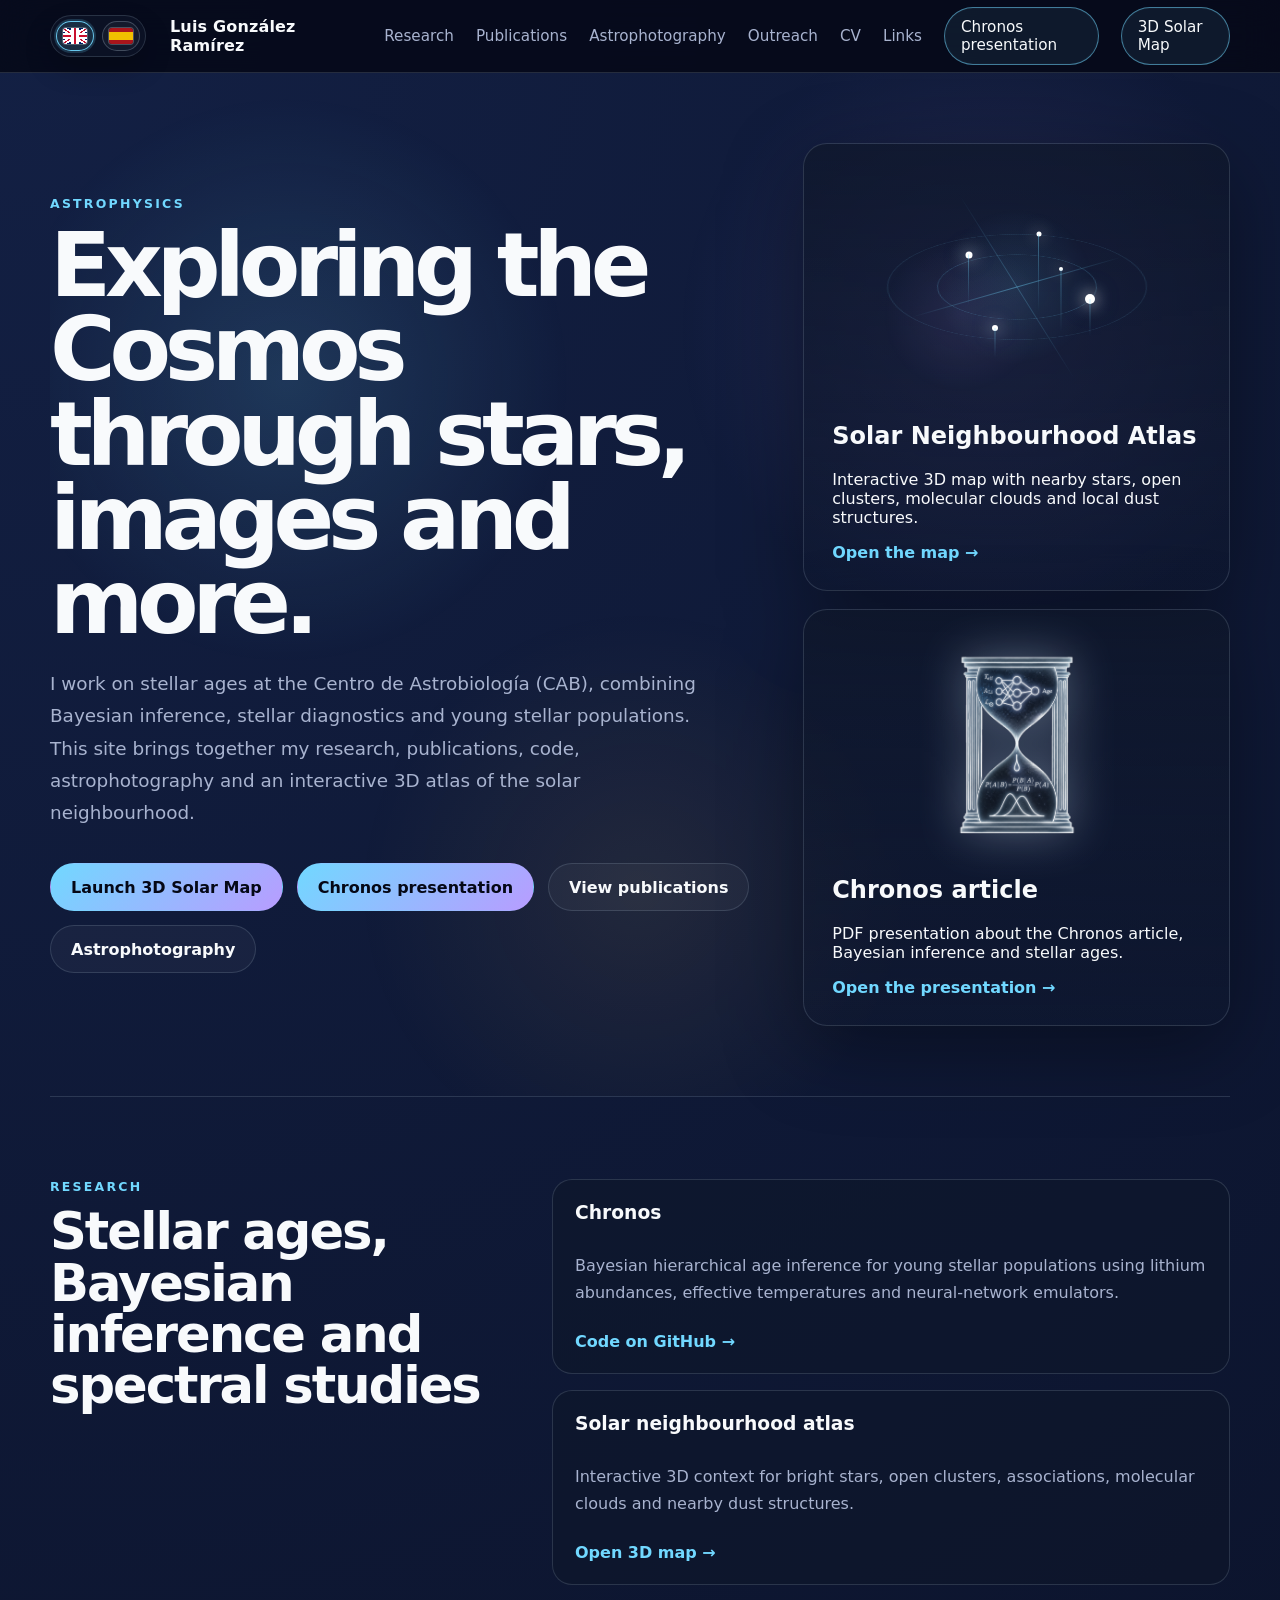
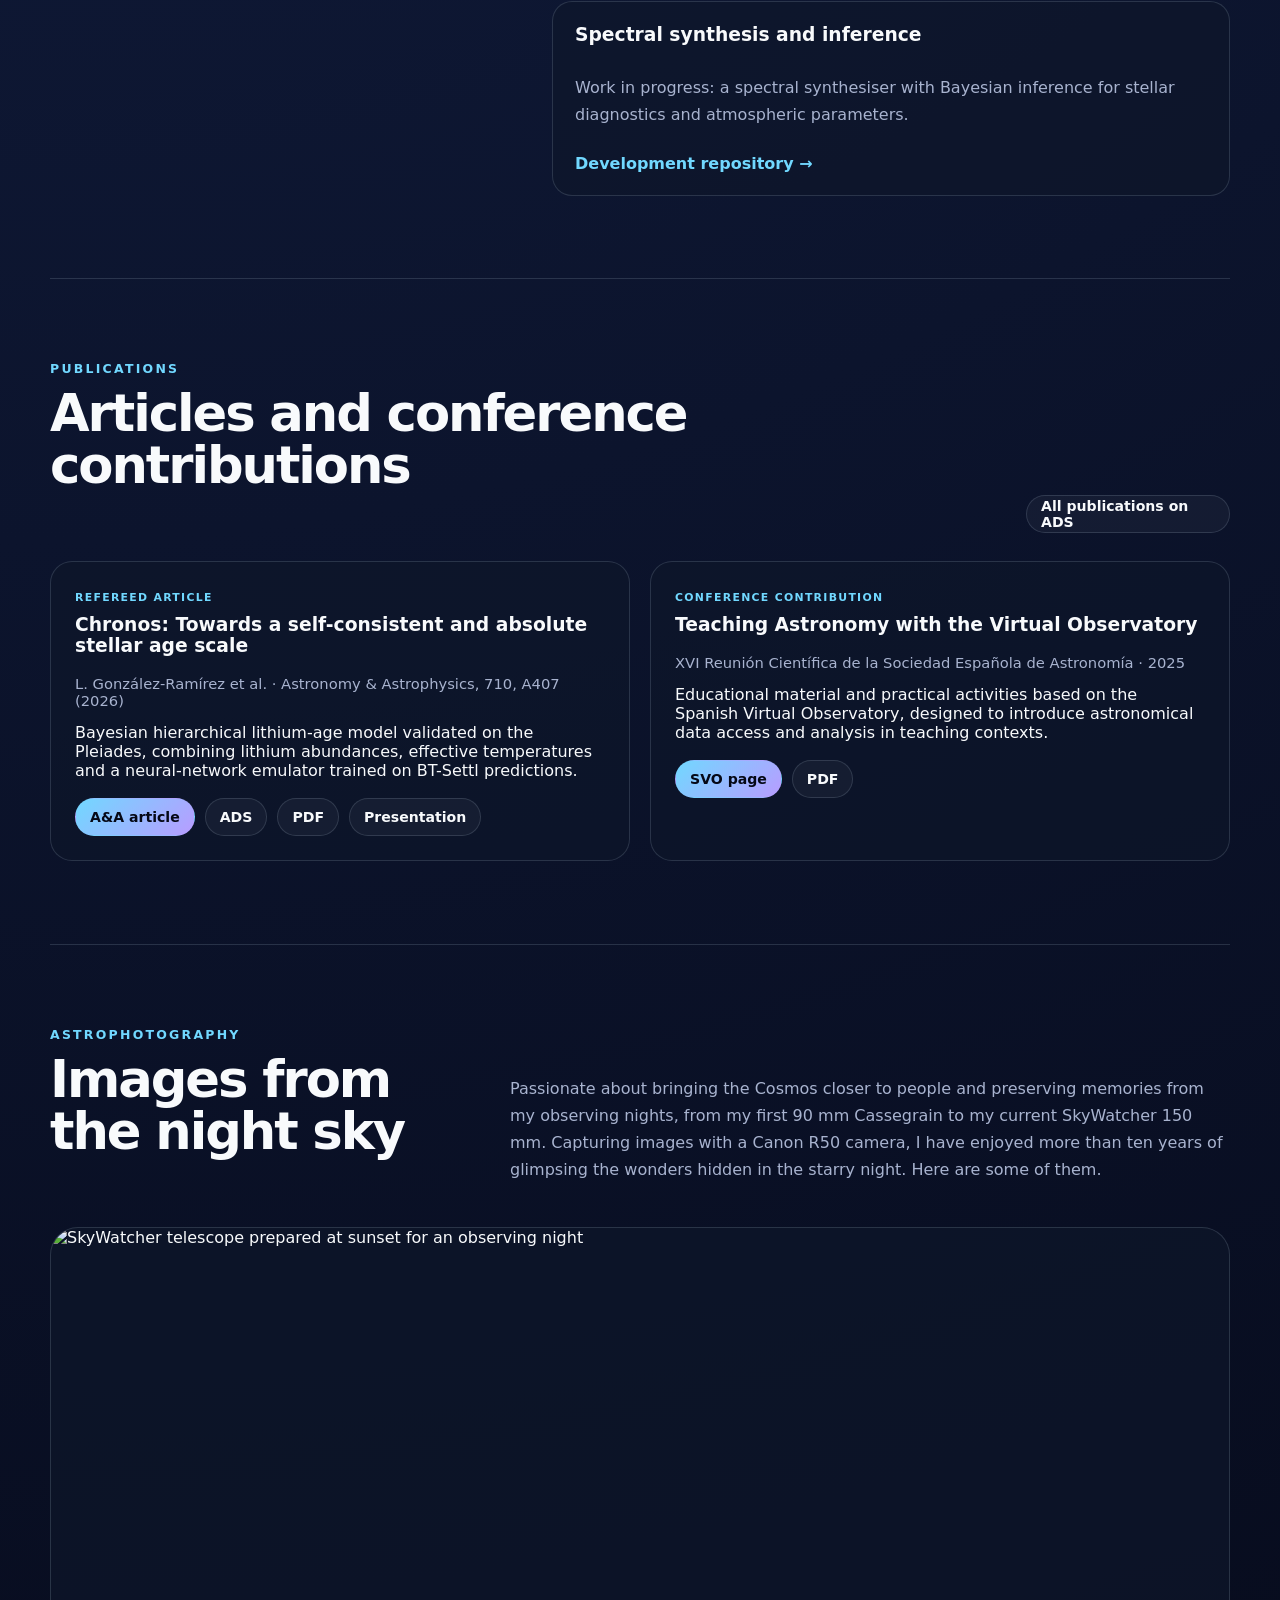
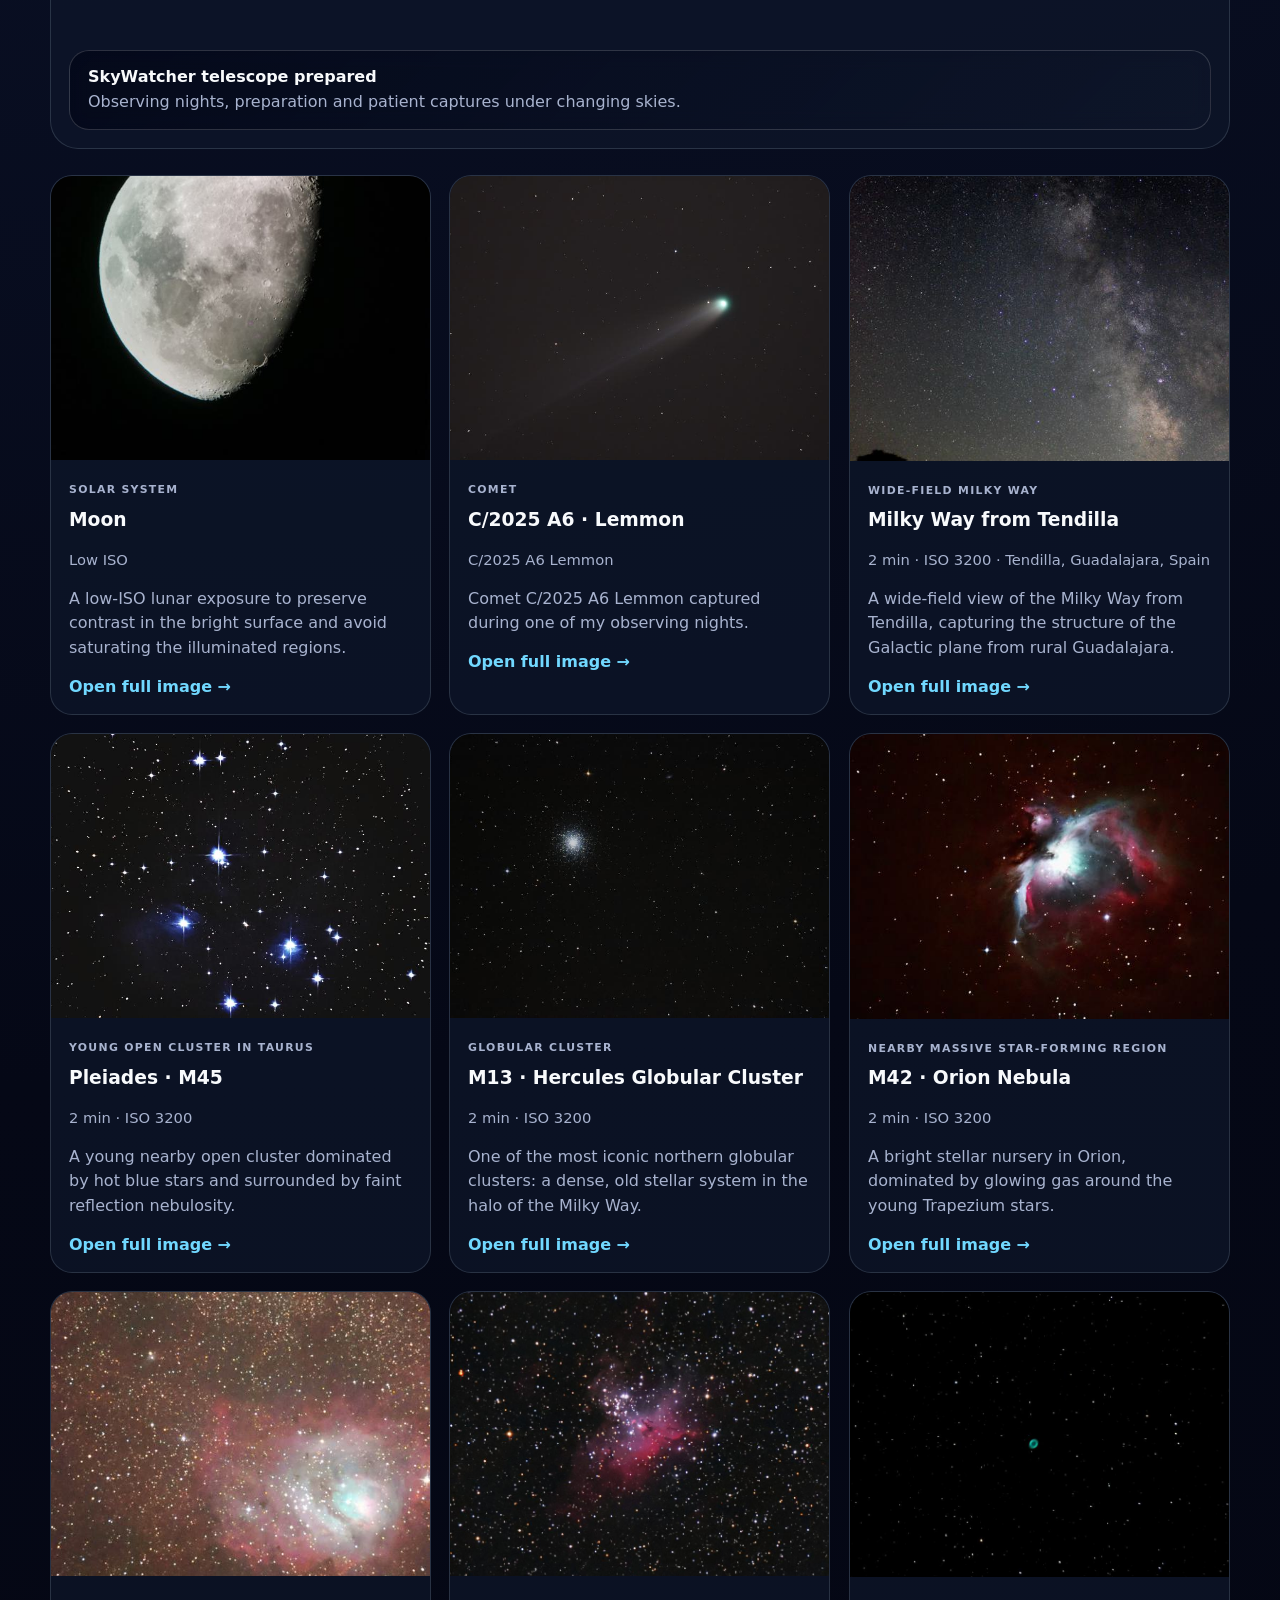
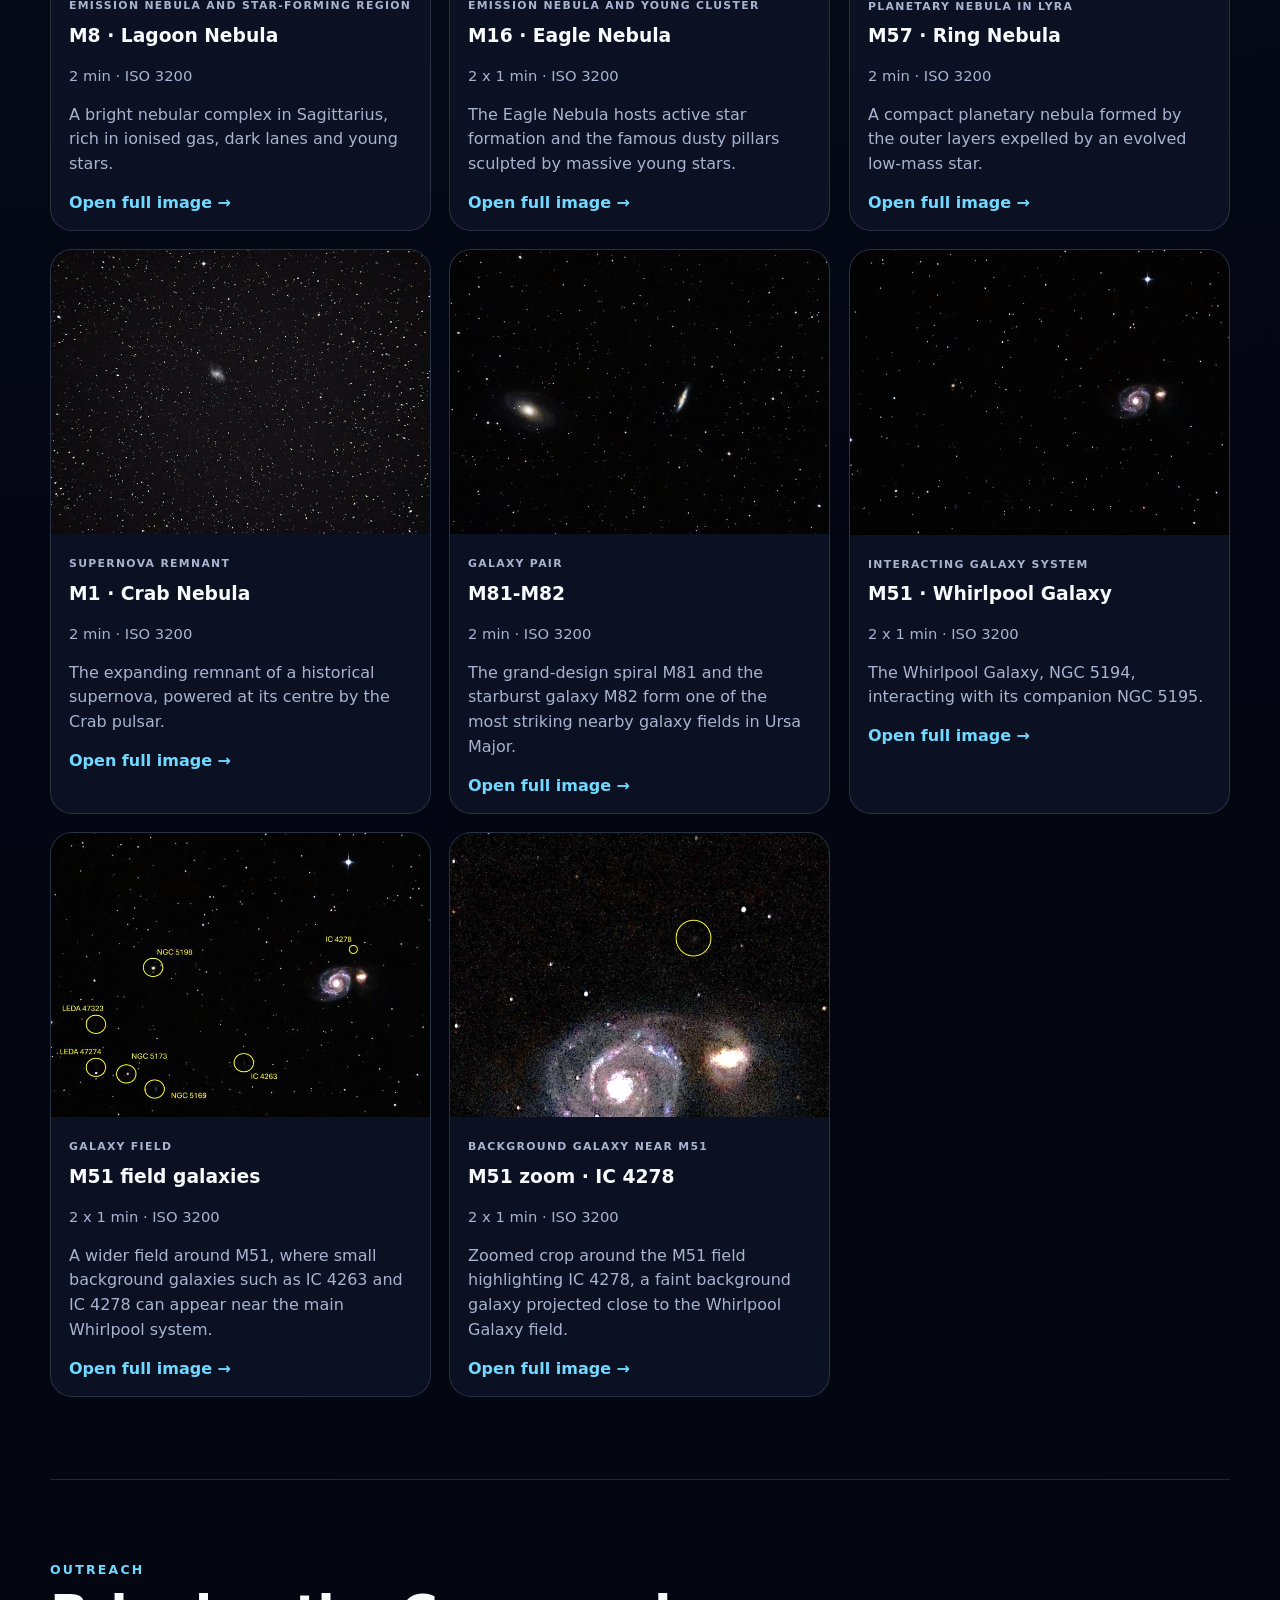
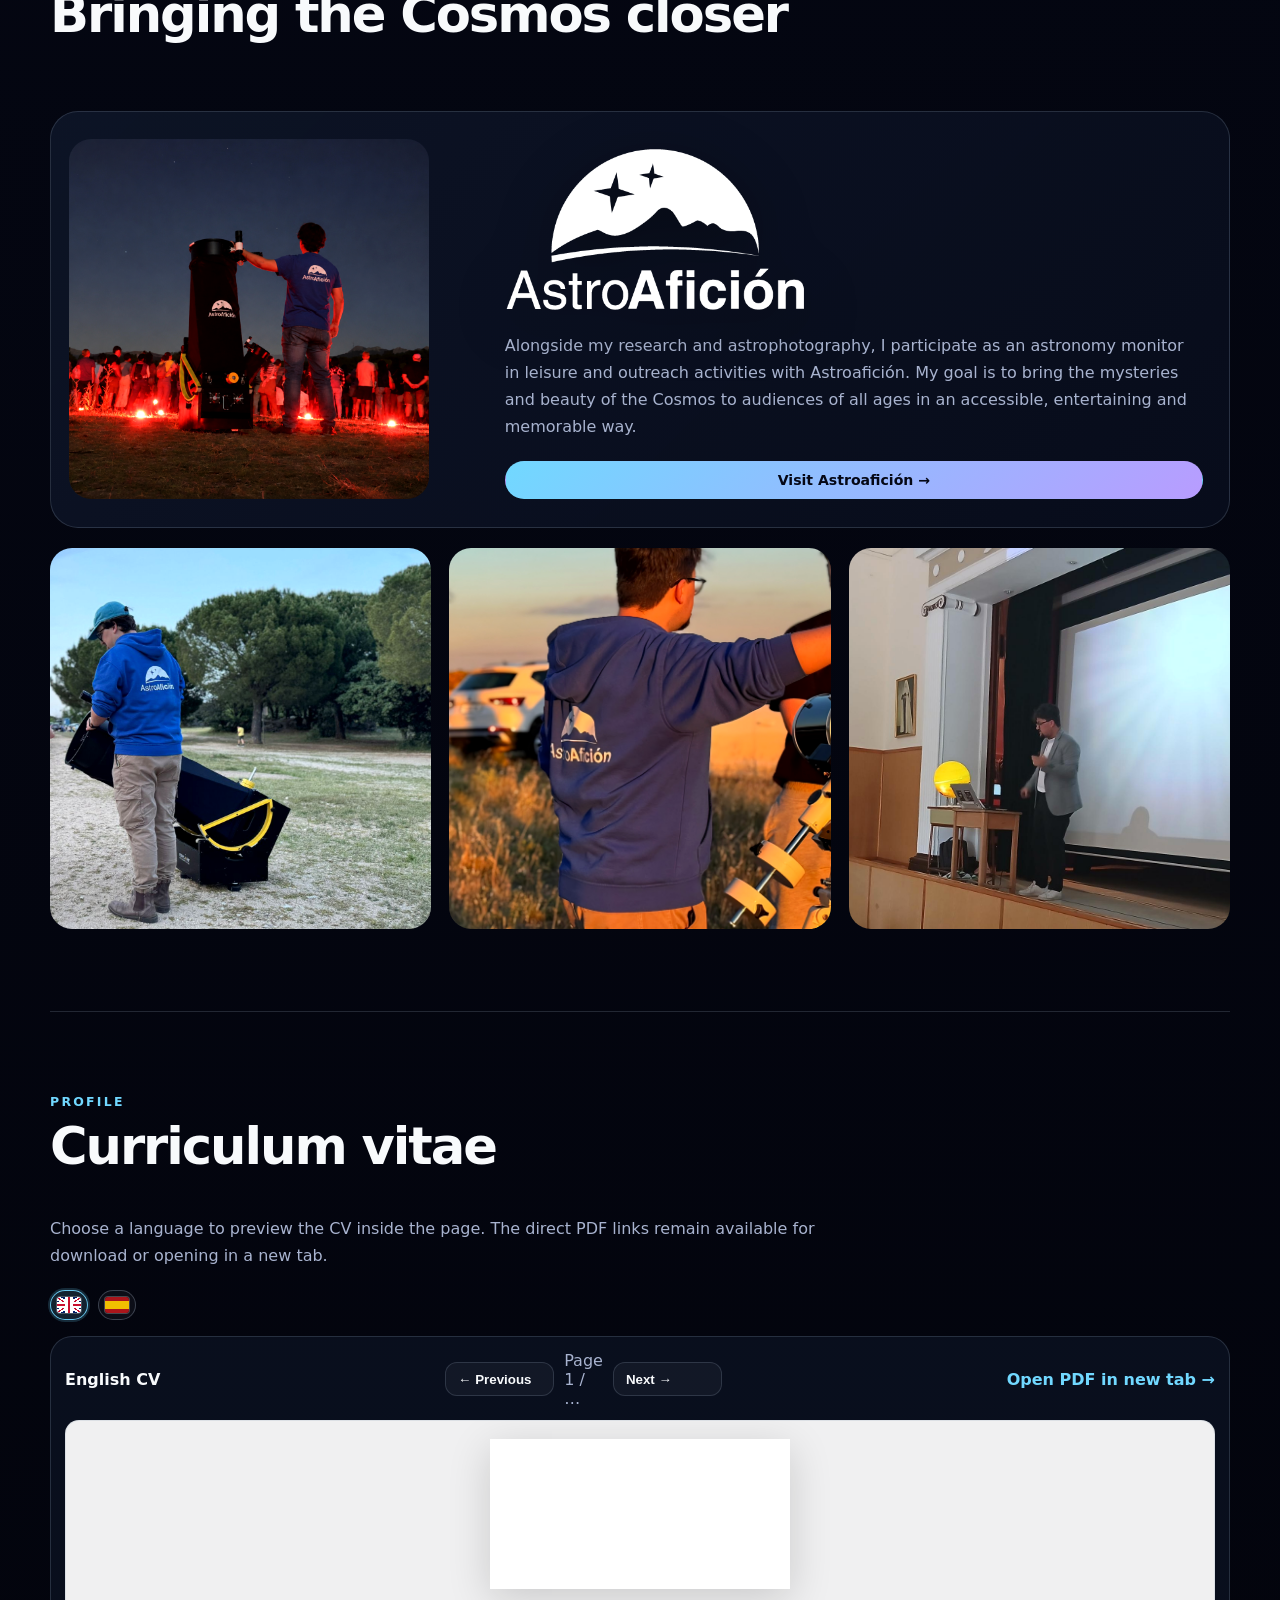
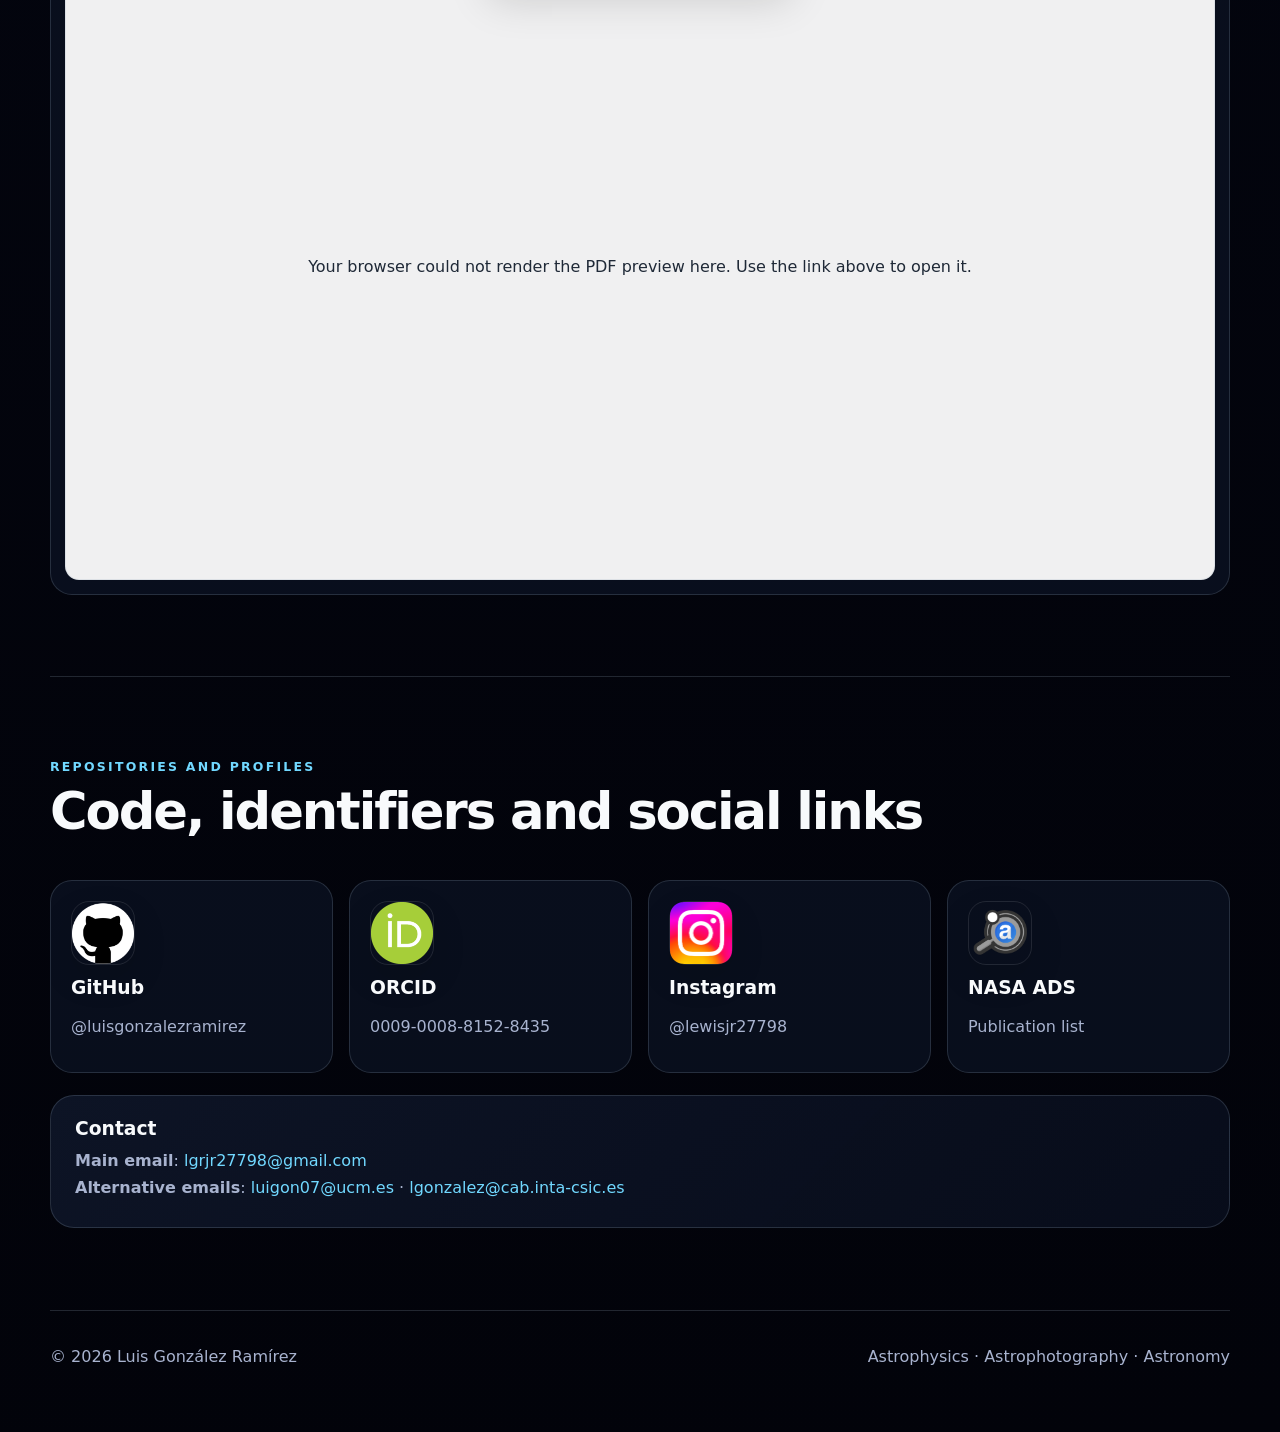
==== commit 8e99244f: "Fix logo format and language flags" ====
--- a/index.html
+++ b/index.html
@@ -64,7 +64,7 @@
 <a class="text-link" data-i18n="open-the-map" href="map.html">Open the map →</a>
 </article>
 <article class="hero-card compact-hero-card chronos-card">
-<img alt="Chronos logo" class="chronos-logo" loading="lazy" src="assets/img/logo.jpg"/>
+<img alt="Chronos logo" class="chronos-logo" loading="lazy" src="assets/img/logo.png"/>
 <h2 data-i18n="chronos-article">Chronos article</h2>
 <p data-i18n="pdf-presentation-about-the-chronos-article-ba">PDF presentation about the Chronos article, Bayesian inference and stellar ages.</p>
 <a class="text-link" data-i18n="open-the-presentation" href="talk_chronos.html">Open the presentation →</a>
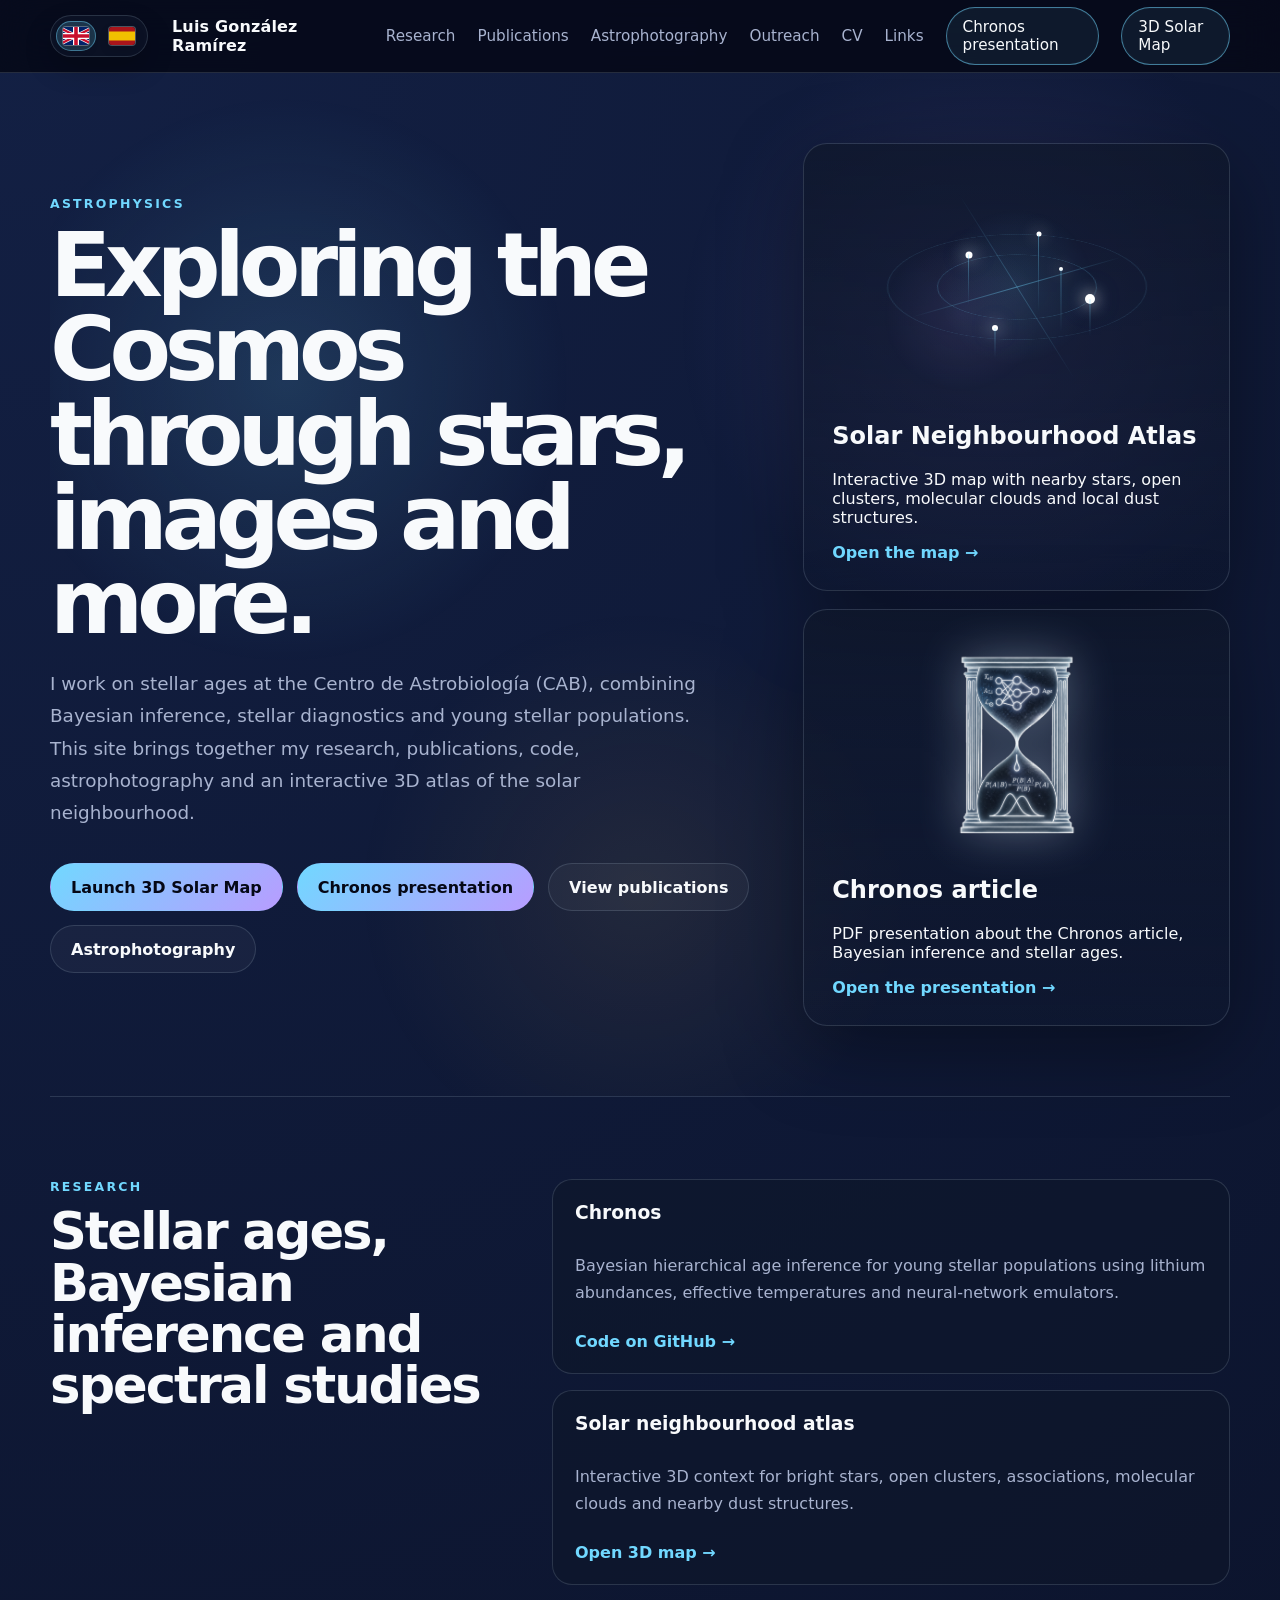
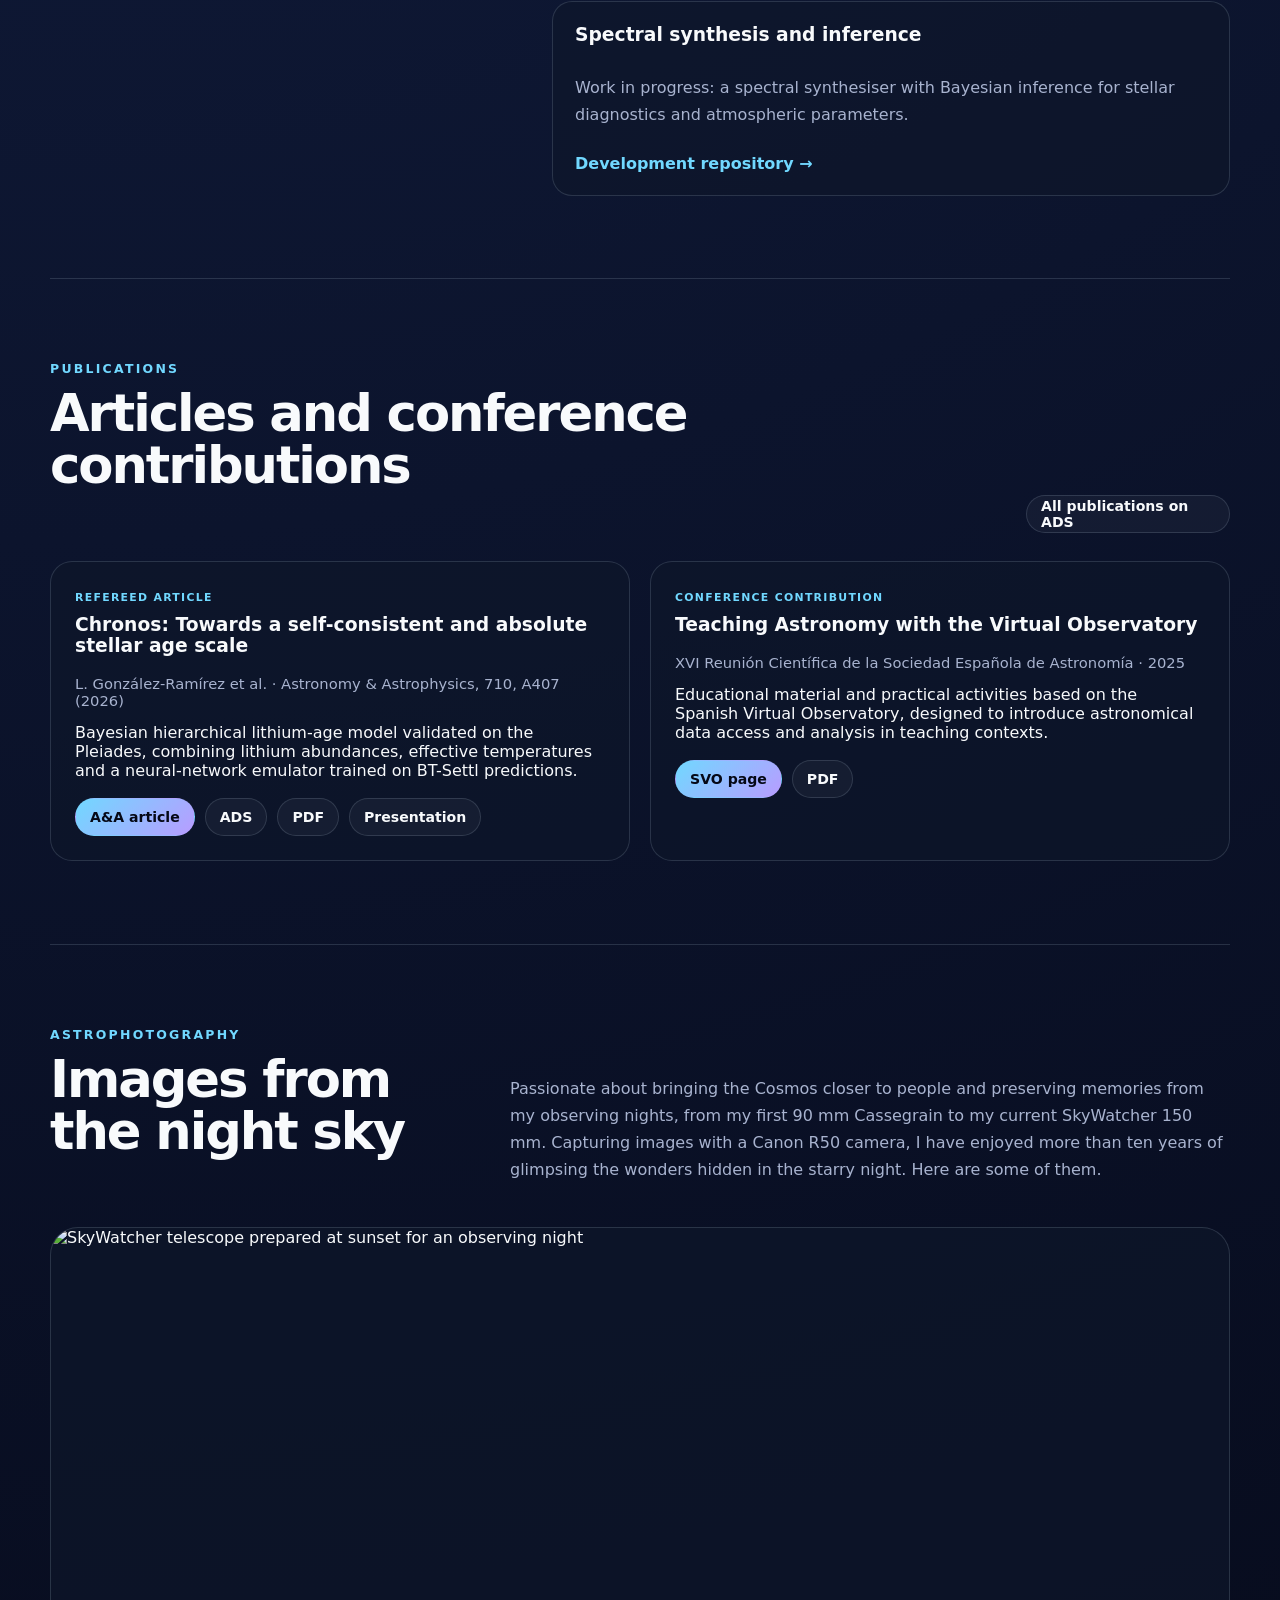
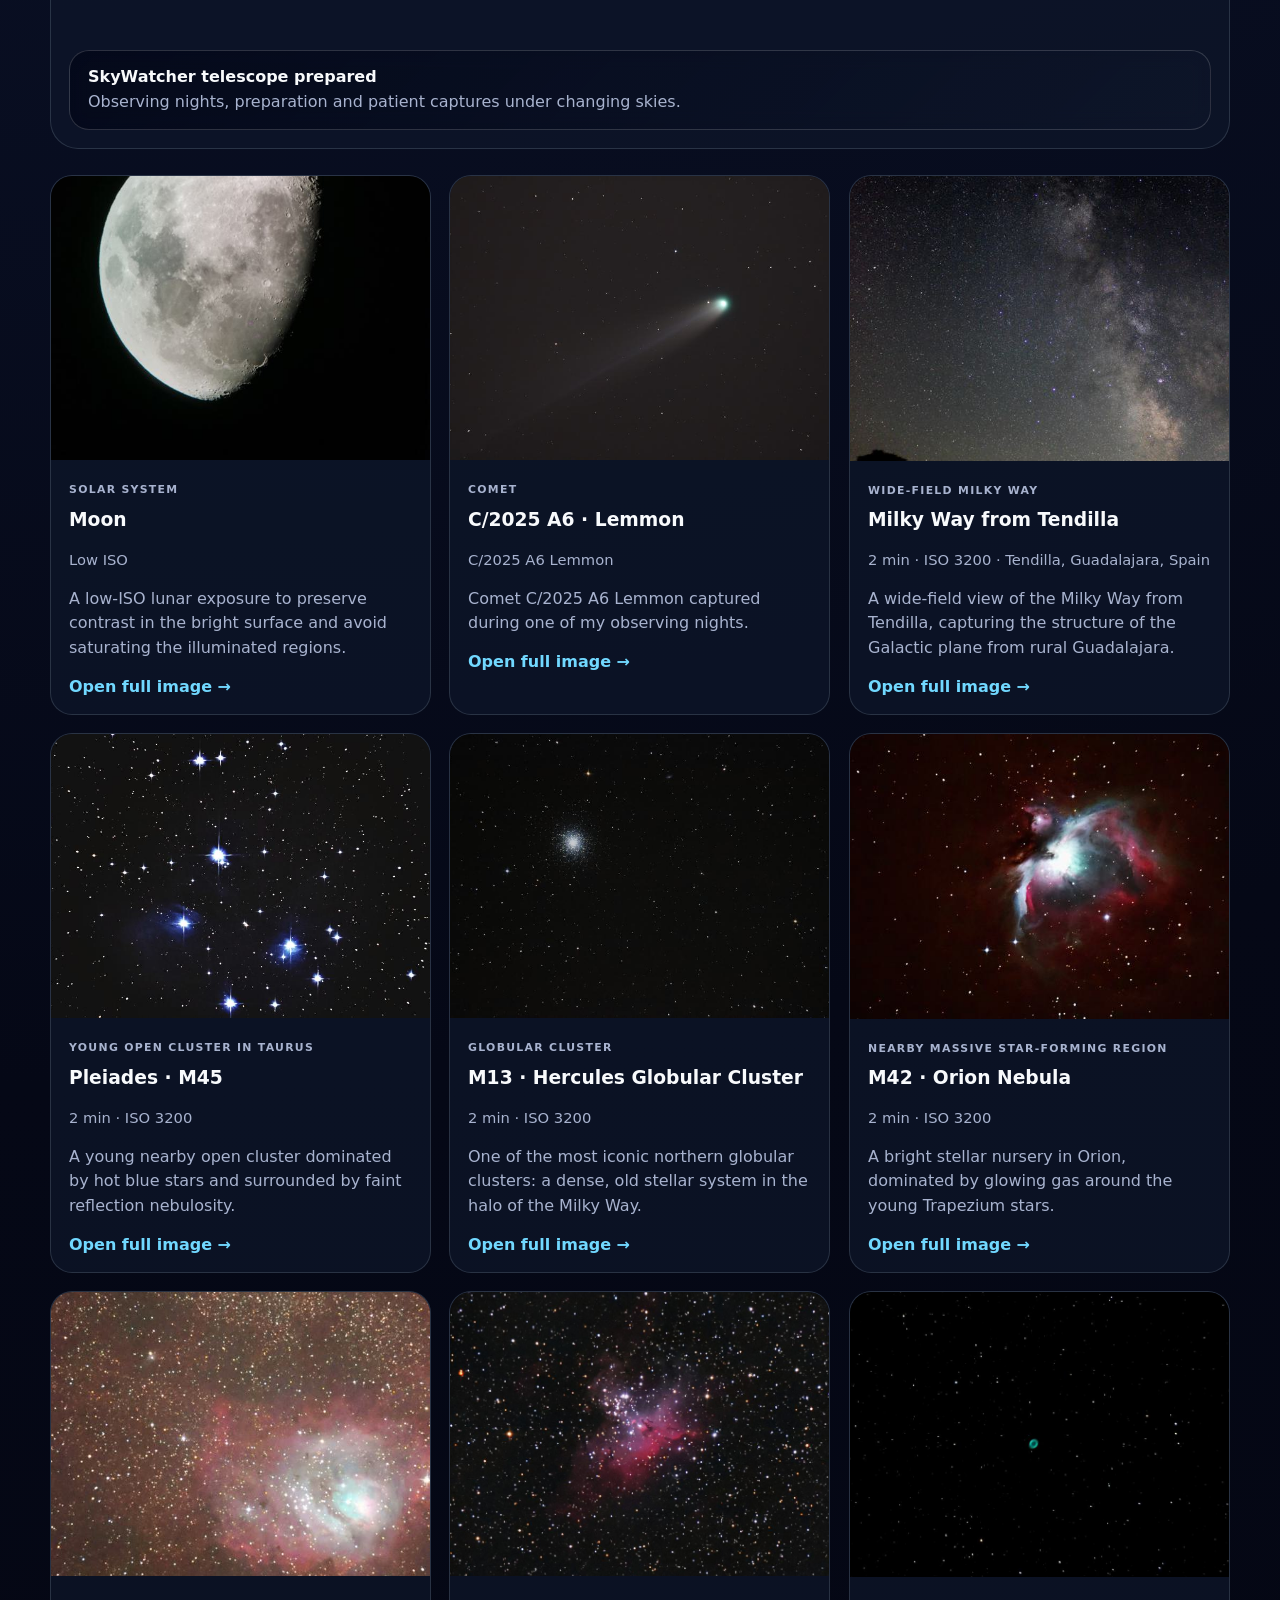
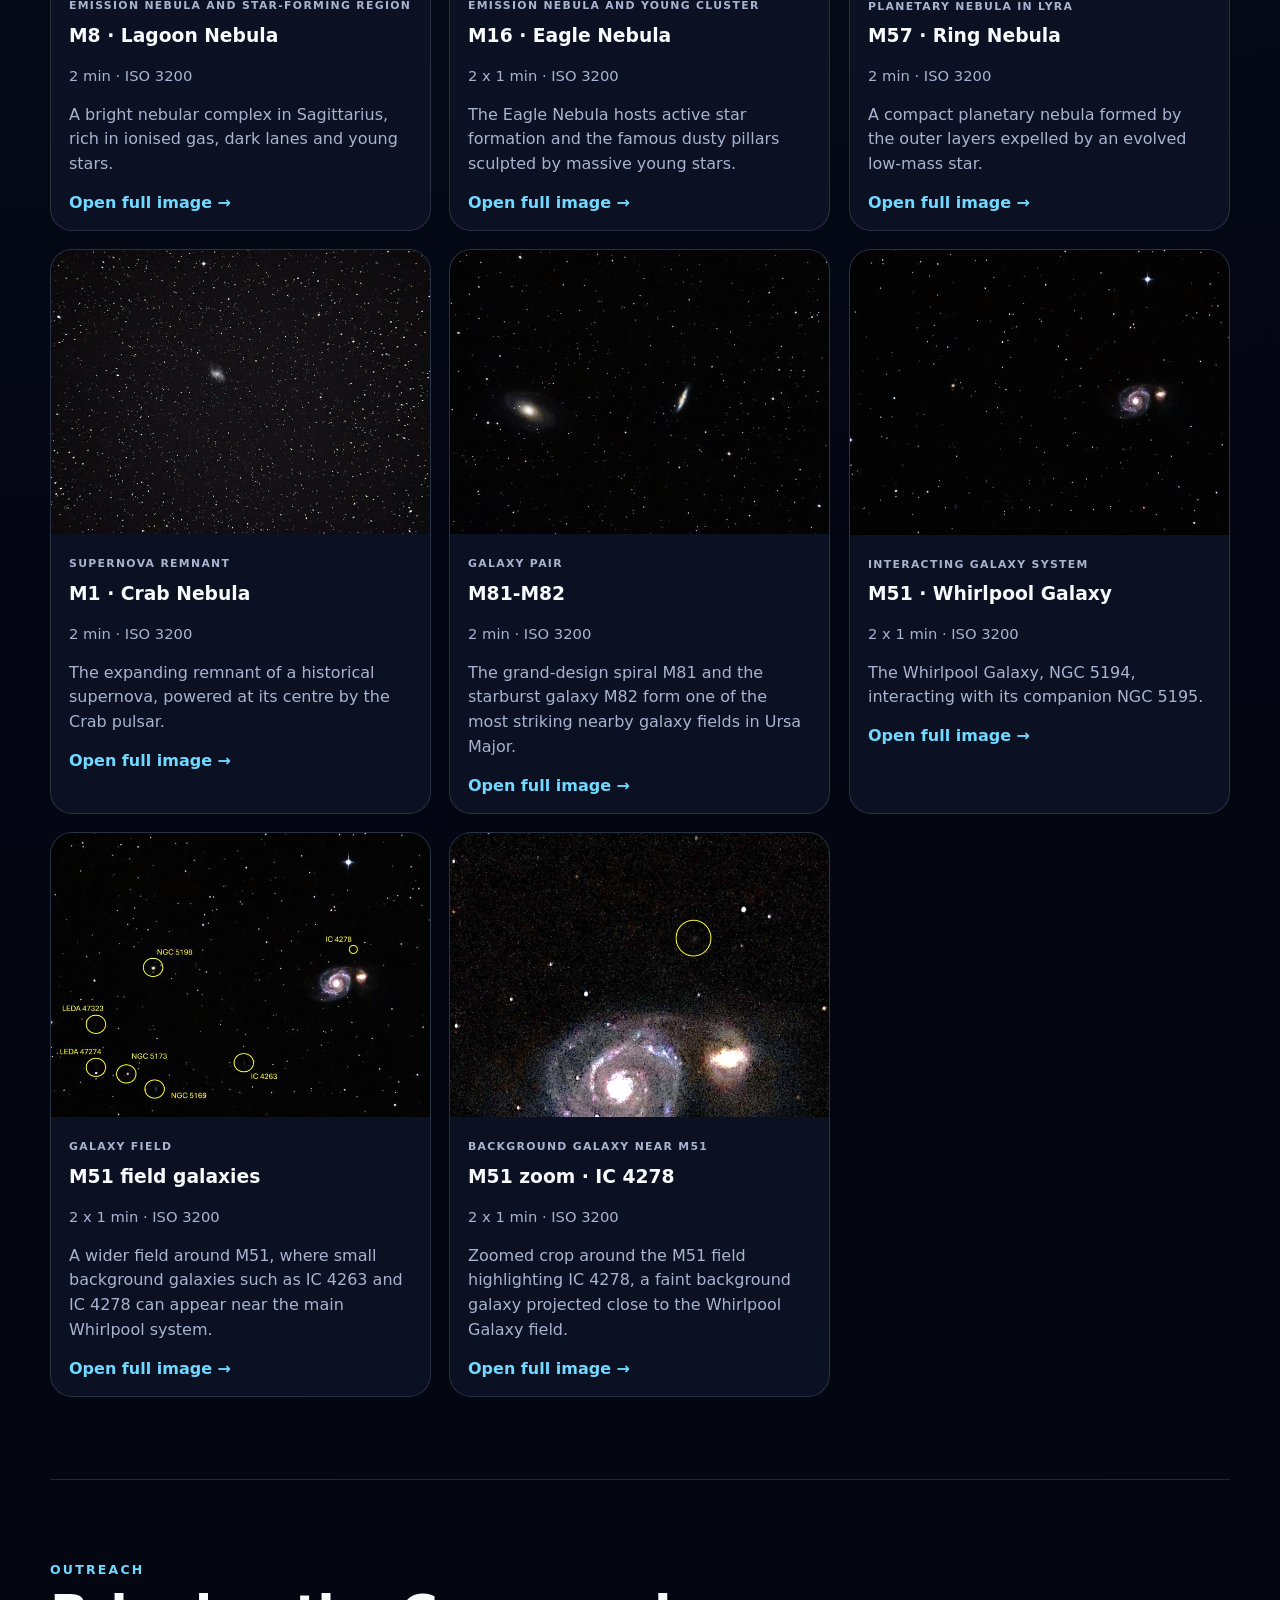
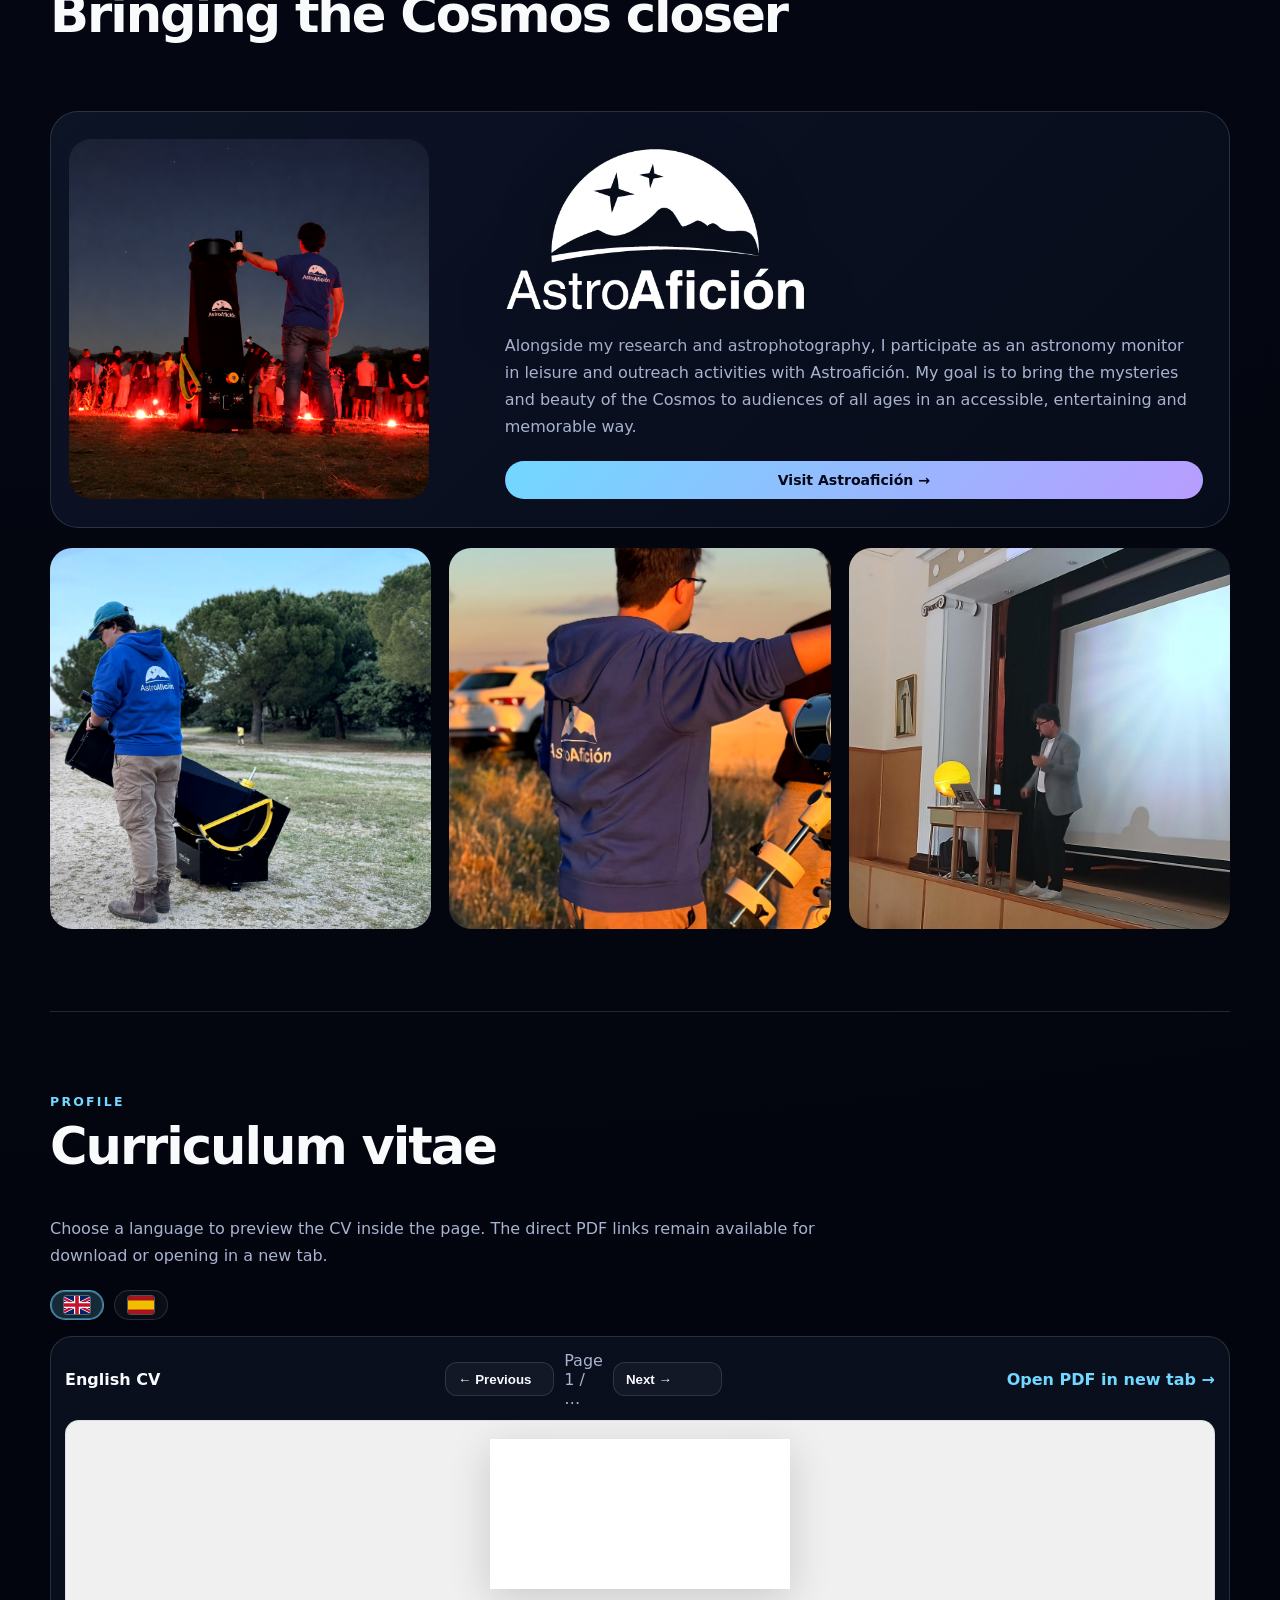
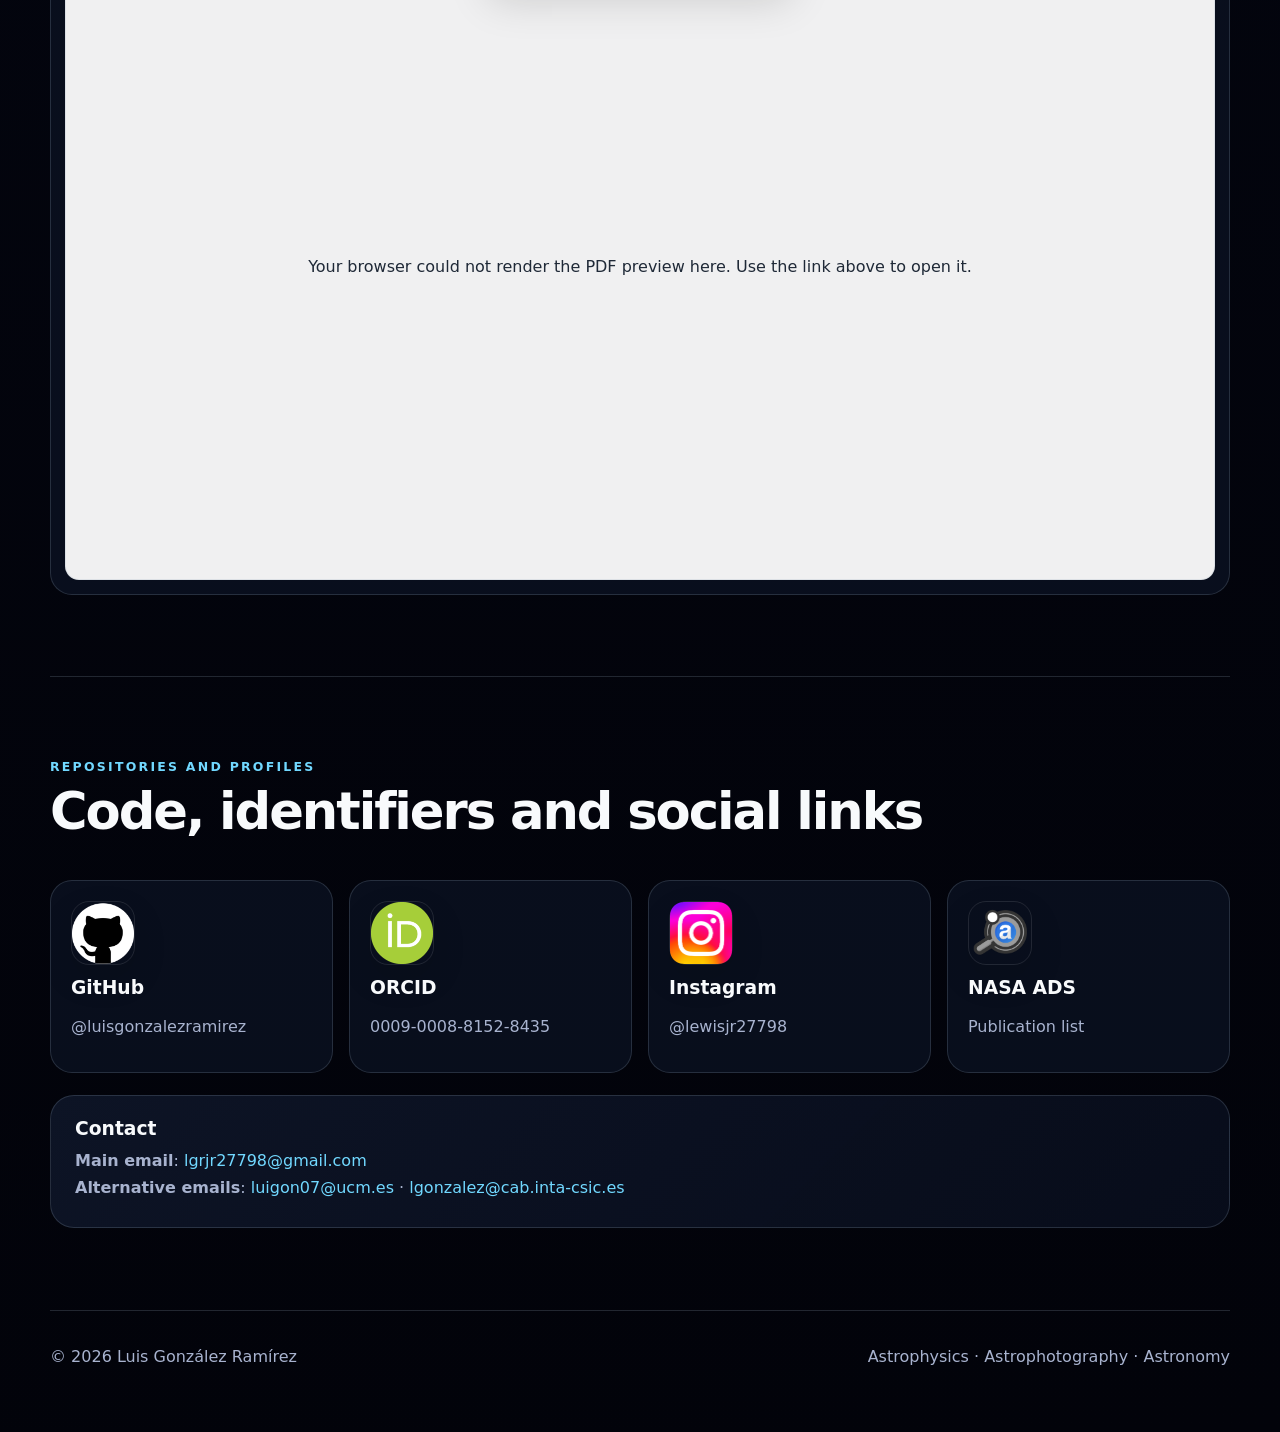
==== commit 487460ff: "Use SVG flags for language selector" ====
--- a/index.html
+++ b/index.html
@@ -6,13 +6,13 @@
 <meta content="width=device-width, initial-scale=1.0" name="viewport"/>
 <title>Luis González Ramírez | Astrophysics</title>
 <meta content="Astrophysics, stellar ages, Bayesian inference, spectral studies, astrophotography and an interactive 3D map of the solar neighbourhood." name="description"/>
-<link href="assets/css/styles.css?v=1.2.1" rel="stylesheet"/>
+<link href="assets/css/styles.css?v=1.2.2" rel="stylesheet"/>
 </head>
 <body class="home-page">
 <header class="site-header">
 <nav class="navbar"><div aria-label="Language selector" class="language-switcher">
-<button aria-label="English" aria-pressed="true" class="lang-button flag-button active" data-lang="en" title="English" type="button"><span class="flag flag-en" aria-hidden="true"></span></button>
-<button aria-label="Español" aria-pressed="false" class="lang-button flag-button" data-lang="es" title="Español" type="button"><span class="flag flag-es" aria-hidden="true"></span></button>
+<button aria-label="English" aria-pressed="true" class="lang-button flag-button active" data-lang="en" title="English" type="button"><img src="assets/img/flags/en.svg" alt="English"></button>
+<button aria-label="Español" aria-pressed="false" class="lang-button flag-button" data-lang="es" title="Español" type="button"><img src="assets/img/flags/es.svg" alt="Español"></button>
 </div>
 <a aria-label="Home" class="brand" href="index.html">
 <span>Luis González Ramírez</span>
@@ -170,8 +170,8 @@
 <h2>Curriculum vitae</h2>
 <p class="section-intro" data-i18n="choose-a-language-to-preview-the-cv-inside-th">Choose a language to preview the CV inside the page. The direct PDF links remain available for download or opening in a new tab.</p>
 <div aria-label="CV language selector" class="cv-selector" role="tablist">
-<button class="cv-tab flag-button active" data-cv="assets/pdf/CV_Luis_Gonzalez_Ramirez_EN.pdf" data-label="English CV" data-label-es="CV en inglés" type="button"><span class="flag flag-en" aria-hidden="true"></span></button>
-<button class="cv-tab flag-button" data-cv="assets/pdf/CV_Luis_Gonzalez_Ramirez_ES.pdf" data-label="Spanish CV" data-label-es="CV en español" type="button"><span class="flag flag-es" aria-hidden="true"></span></button>
+<button class="cv-tab flag-button active" data-cv="assets/pdf/CV_Luis_Gonzalez_Ramirez_EN.pdf" data-label="English CV" data-label-es="CV en inglés" type="button"><img src="assets/img/flags/en.svg" alt="English CV"></button>
+<button class="cv-tab flag-button" data-cv="assets/pdf/CV_Luis_Gonzalez_Ramirez_ES.pdf" data-label="Spanish CV" data-label-es="CV en español" type="button"><img src="assets/img/flags/es.svg" alt="CV en español"></button>
 </div>
 <div class="cv-viewer-card">
 <div class="cv-viewer-toolbar">
@@ -498,7 +498,7 @@
     "es": "Astrofísica, edades estelares, inferencia bayesiana, estudios espectrales, astrofotografía y un mapa 3D interactivo del entorno solar."
   }
 }</script><script src="https://cdnjs.cloudflare.com/ajax/libs/pdf.js/3.11.174/pdf.min.js"></script>
-<script src="assets/js/gallery.js?v=1.2.1"></script>
-<script src="assets/js/main.js?v=1.2.1"></script>
+<script src="assets/js/gallery.js?v=1.2.2"></script>
+<script src="assets/js/main.js?v=1.2.2"></script>
 </body>
 </html>
--- a/assets/css/styles.css
+++ b/assets/css/styles.css
@@ -1448,75 +1448,31 @@
 }
 
 
-/* v1.2.1 CSS-drawn language flags: no emoji/font dependency ------------- */
-.language-switcher {
-  flex: 0 0 auto;
-  display: inline-flex;
-  align-items: center;
-  gap: 8px;
-  padding: 5px;
-  border: 1px solid var(--line);
-  border-radius: 999px;
-  background: rgba(15, 23, 42, 0.72);
-  backdrop-filter: blur(12px);
-  box-shadow: 0 12px 28px rgba(0,0,0,.20);
-}
-.lang-button.flag-button,
+/* v1.2.2 — SVG flags for language and CV selectors */
+.language-switcher .flag-button,
 .cv-selector .cv-tab.flag-button {
-  width: 38px;
+  width: 40px;
   height: 30px;
-  min-width: 38px;
-  min-height: 30px;
+  min-height: 0;
   padding: 0;
   border-radius: 999px;
-  border: 1px solid rgba(148, 163, 184, 0.35);
-  background: rgba(255,255,255,0.04);
   display: inline-grid;
   place-items: center;
-  cursor: pointer;
-  line-height: 1;
-  font-size: 0;
-}
-.lang-button.flag-button.active,
-.lang-button.flag-button[aria-pressed="true"],
-.cv-selector .cv-tab.flag-button.active {
-  border-color: rgba(113, 216, 255, 0.9);
-  background: rgba(113,216,255,.14);
-  box-shadow: 0 0 0 2px rgba(113, 216, 255, 0.18);
-}
-.flag {
+}
+
+.language-switcher .flag-button img,
+.cv-selector .cv-tab img {
   display: block;
-  width: 24px;
-  height: 16px;
+  width: 26px;
+  height: 18px;
+  object-fit: cover;
   border-radius: 3px;
-  overflow: hidden;
-  box-shadow: 0 0 0 1px rgba(255,255,255,0.24);
-}
-.flag-es {
-  background: linear-gradient(
-    to bottom,
-    #aa151b 0 25%,
-    #f1bf00 25% 75%,
-    #aa151b 75% 100%
-  );
-}
-.flag-en {
-  position: relative;
-  background: #012169;
-}
-.flag-en::before {
-  content: "";
-  position: absolute;
-  inset: 0;
-  background:
-    linear-gradient(32deg, transparent 41%, #fff 41% 48%, #c8102e 48% 52%, #fff 52% 59%, transparent 59%),
-    linear-gradient(-32deg, transparent 41%, #fff 41% 48%, #c8102e 48% 52%, #fff 52% 59%, transparent 59%);
-}
-.flag-en::after {
-  content: "";
-  position: absolute;
-  inset: 0;
-  background:
-    linear-gradient(to right, transparent 34%, #fff 34% 44%, #c8102e 44% 56%, #fff 56% 66%, transparent 66%),
-    linear-gradient(to bottom, transparent 29%, #fff 29% 41%, #c8102e 41% 59%, #fff 59% 71%, transparent 71%);
-}
+  box-shadow: 0 0 0 1px rgba(255, 255, 255, 0.28), 0 4px 10px rgba(0, 0, 0, 0.18);
+}
+
+.language-switcher .flag-button.active,
+.language-switcher .flag-button[aria-pressed="true"],
+.cv-selector .cv-tab.active {
+  background: rgba(113, 216, 255, 0.18);
+  box-shadow: inset 0 0 0 1px rgba(113, 216, 255, 0.45);
+}
